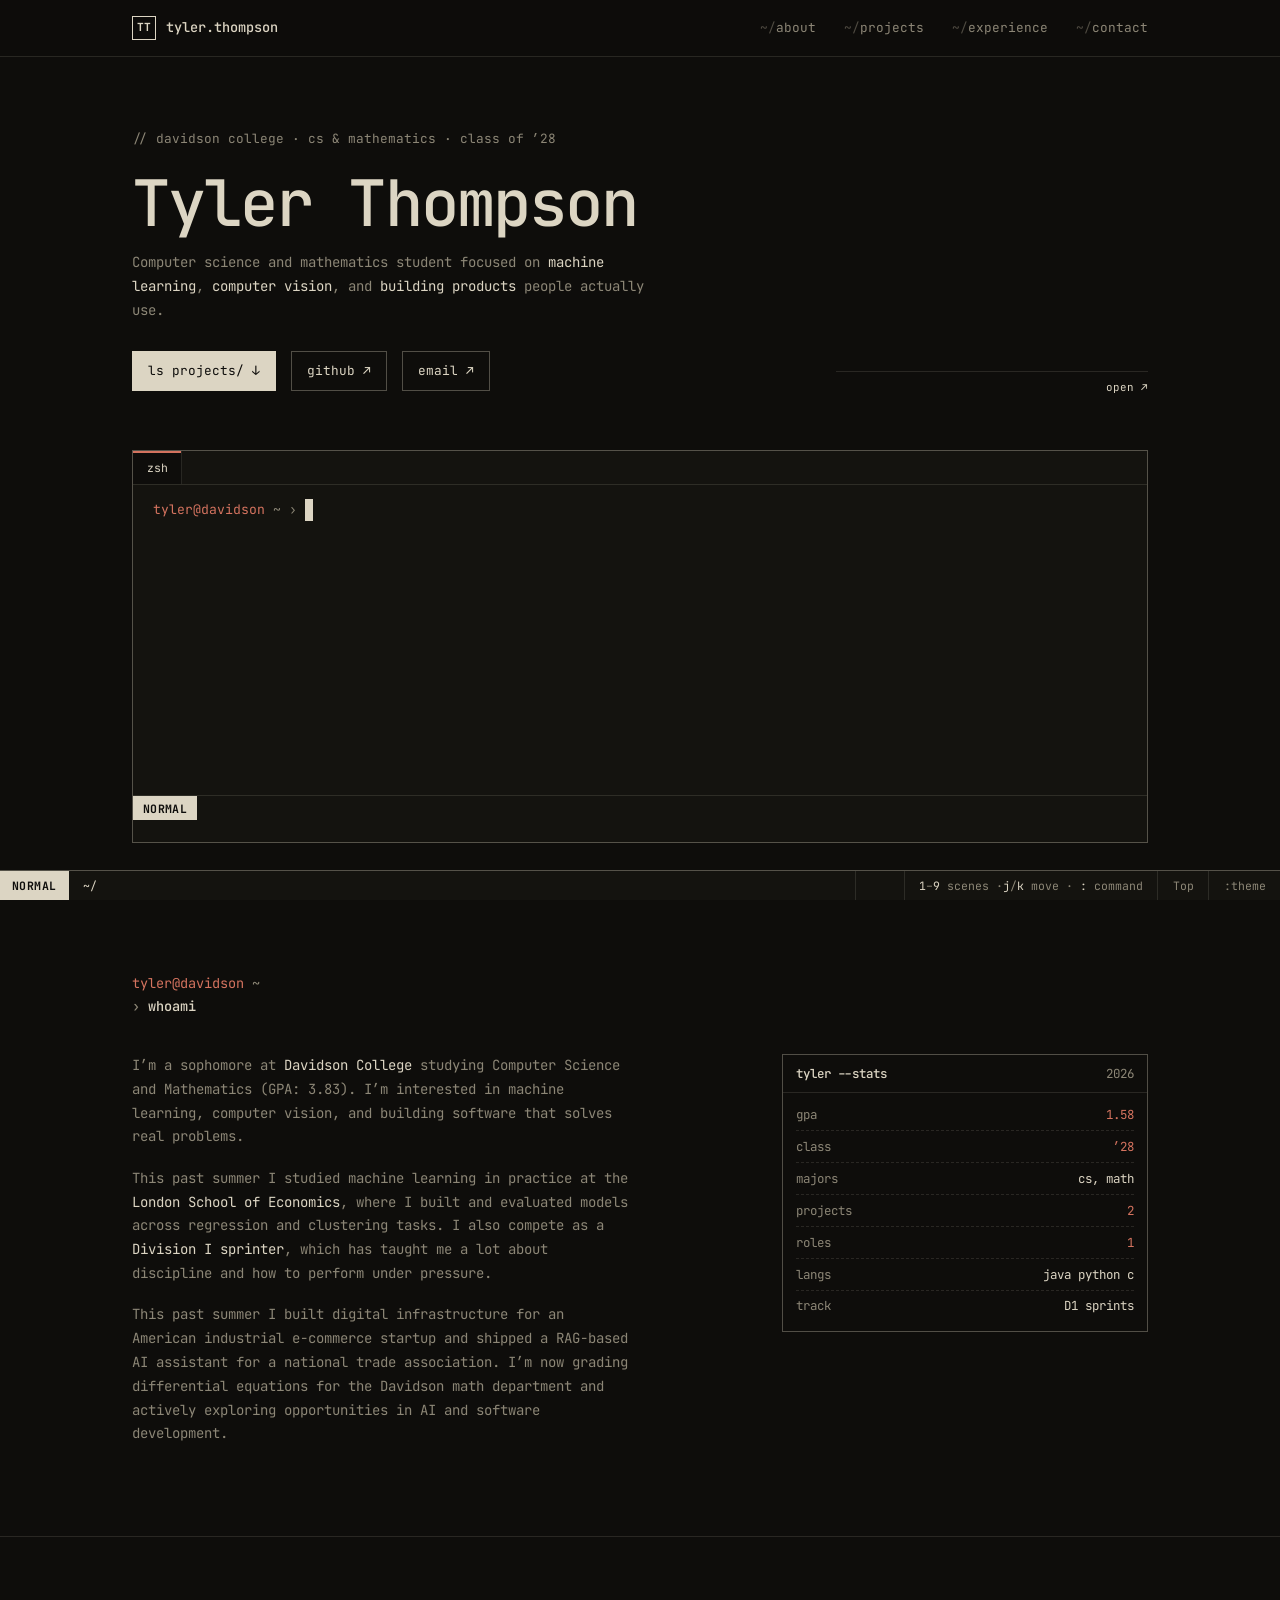
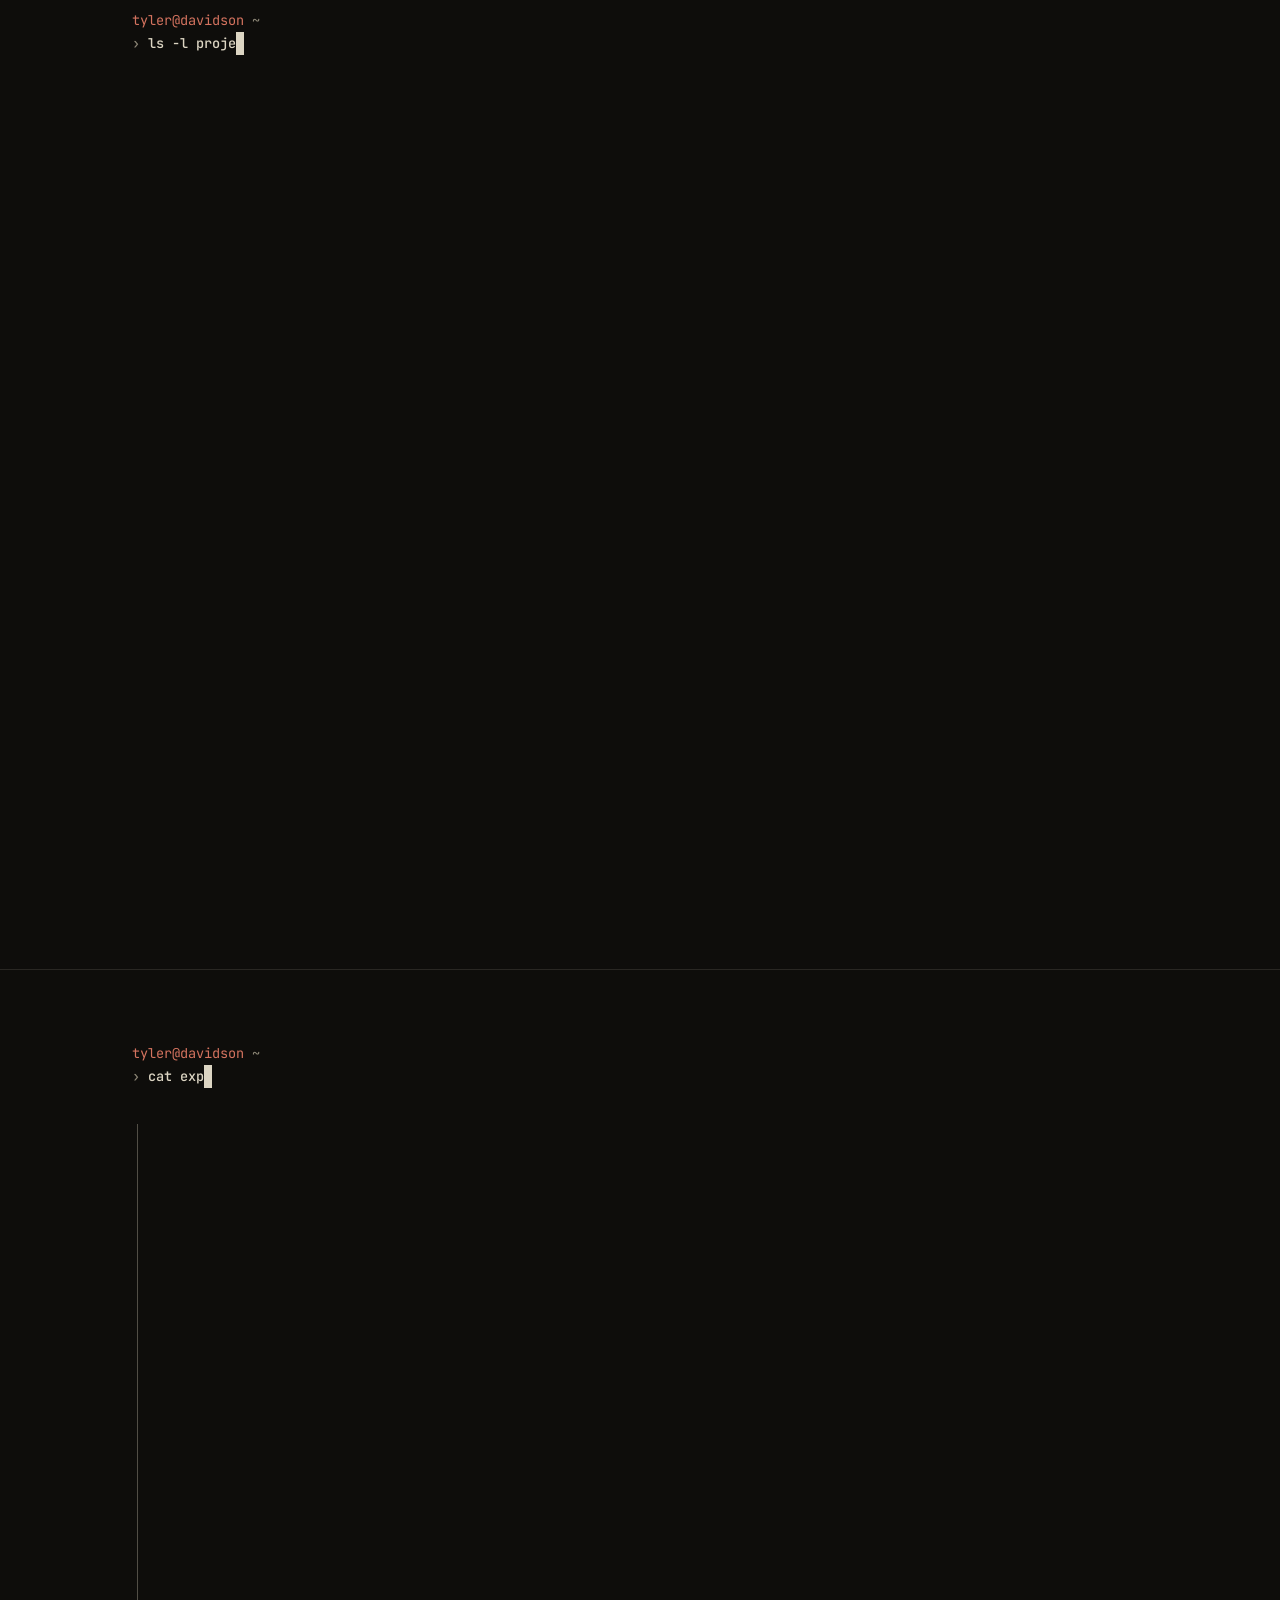
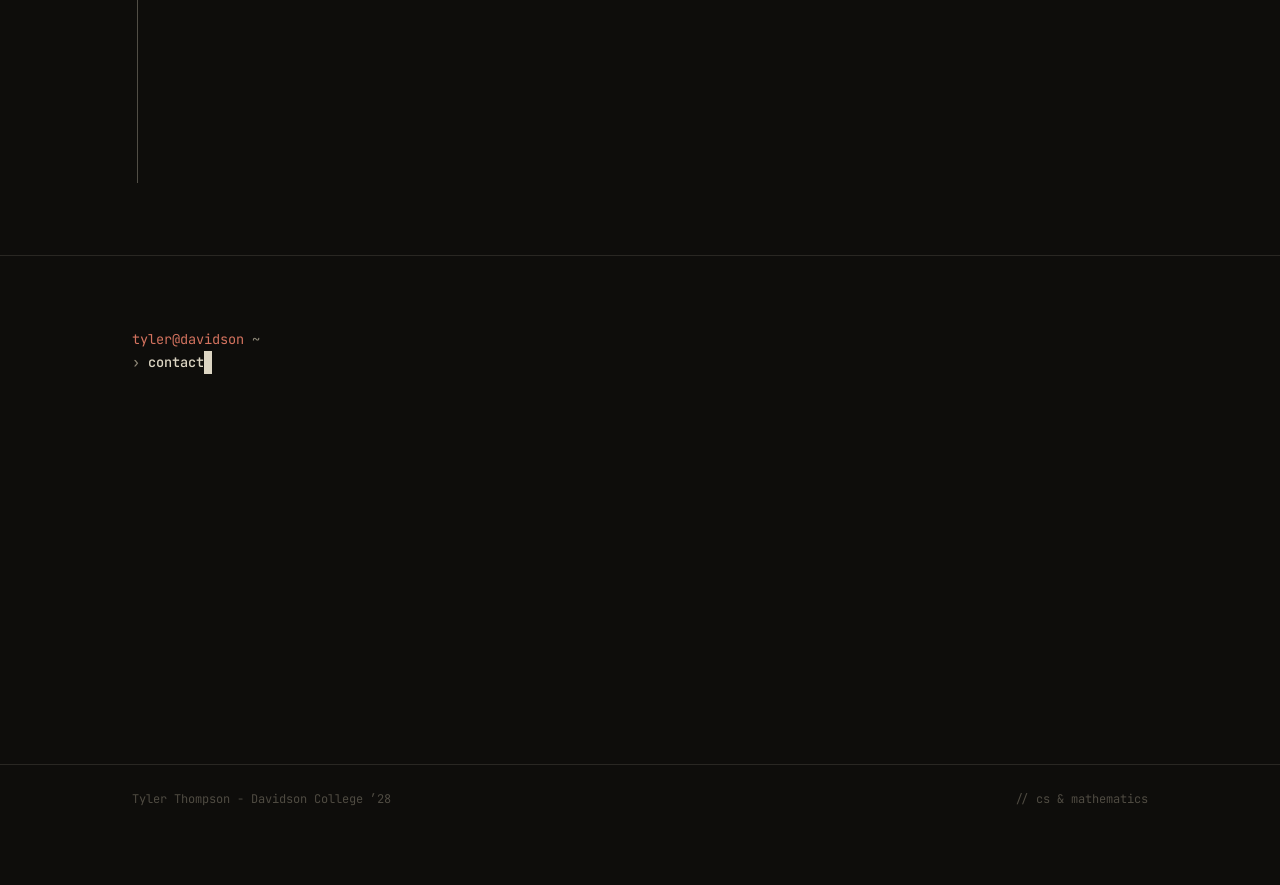
==== index.html @ cea3d59f "Add ASCII Cam: video/webcam to ASCII converter page and homepage scene" ====
<!DOCTYPE html>
<html lang="en">
<head>
<meta charset="UTF-8">
<meta name="viewport" content="width=device-width, initial-scale=1.0">
<title>Tyler Thompson</title>
<meta name="description" content="Tyler Thompson — CS & Mathematics at Davidson College. Machine learning, computer vision, and building products.">
<link rel="preconnect" href="https://fonts.googleapis.com">
<link rel="preconnect" href="https://fonts.gstatic.com" crossorigin>
<link href="https://fonts.googleapis.com/css2?family=JetBrains+Mono:ital,wght@0,300;0,400;0,500;0,700;1,400&display=swap" rel="stylesheet">
<script>
  document.documentElement.classList.add('js');
  // apply saved theme before paint to avoid a flash
  try { const t = localStorage.getItem('theme'); if (t) document.documentElement.dataset.theme = t; } catch (e) {}
</script>
<link rel="stylesheet" href="site.css">
<style>

  /* HERO */
  .hero { padding: 3rem 0 3.5rem; }
  .hero-top {
    display: grid; grid-template-columns: 1fr auto;
    gap: 2rem; align-items: center;
    margin-bottom: 2.25rem;
  }
  .hero-comment { color: var(--muted); font-size: 0.8rem; margin-bottom: 1.25rem; }
  .hero h1 {
    font-size: clamp(2.2rem, 6vw, 4rem);
    font-weight: 500;
    line-height: 1.05;
    letter-spacing: -0.03em;
    margin-bottom: 0.9rem;
    white-space: nowrap;
  }
  .hero h1 .cursor {
    display: inline-block; width: 0.55em; height: 0.9em;
    background: var(--accent); vertical-align: -0.05em; margin-left: 0.08em;
  }
  .hero h1 .cursor.gone { display: none; }
  .hero-sub { color: var(--muted); max-width: 520px; margin-bottom: 1.75rem; }
  .hero-sub b { color: var(--fg); font-weight: 400; }

  /* ASCII SCENE */
  .scene { margin: 0; width: max-content; user-select: none; }
  .scene pre {
    font-family: var(--mono);
    font-size: 10px; line-height: 10px; letter-spacing: 0;
    font-variant-ligatures: none;
    color: var(--faint);
    width: 52ch; height: 260px;
    cursor: crosshair;
  }
  .scene pre b { font-weight: 400; color: var(--muted); }
  .scene pre i { font-style: normal; color: var(--fg); }
  .scene pre u { text-decoration: none; color: var(--accent); }
  .scene figcaption {
    border-top: 1px solid var(--rule); padding-top: 0.4rem; margin-top: 0.4rem;
    font-size: 0.68rem; color: var(--muted); line-height: 1.6;
  }
  .scene .cap-top { display: flex; justify-content: space-between; gap: 1rem; }
  .scene #cap-tag { color: var(--accent); }
  .scene #cap-link { color: var(--fg); text-decoration: none; }
  .scene #cap-link:hover { color: var(--accent); }
  .scene #cap-read { color: var(--muted); white-space: pre; min-height: 1.6em; }

  /* EDITOR */
  .editor {
    border: 1px solid var(--rule-strong);
    background: var(--panel);
    font-size: 0.82rem;
    line-height: 1.65;
  }
  .editor-tabs {
    display: flex; overflow-x: auto; scrollbar-width: none;
    border-bottom: 1px solid var(--rule);
    font-size: 0.72rem; color: var(--muted);
  }
  .editor-tabs::-webkit-scrollbar { display: none; }
  .tab {
    font: inherit; color: var(--muted); background: none; border: 0;
    border-right: 1px solid var(--rule);
    padding: 0.45rem 0.85rem; white-space: nowrap; cursor: pointer;
    transition: color 0.15s;
  }
  .tab .ix { color: var(--faint); margin-right: 0.45rem; }
  .tab:hover { color: var(--fg); }
  .tab.active { color: var(--fg); background: var(--bg); box-shadow: inset 0 2px 0 var(--accent); }
  .tab.active .ix { color: var(--accent); }
  .editor-body { padding: 0.9rem 0; overflow-x: auto; min-height: calc(13 * 1.65em + 1.8rem); }
  .ln { display: flex; white-space: pre; }
  .ln .n { width: 3.5rem; flex: none; text-align: right; padding-right: 1.25rem; color: var(--faint); user-select: none; }
  .ln.cur { background: var(--sel); }
  .ln.cur .n { color: var(--fg); }
  .ln.hidden { visibility: hidden; }
  .ln.shell { padding-left: 1.25rem; }
  .ln.shell .who { color: var(--accent); }
  .ln.shell .path { color: var(--muted); }
  .c { color: var(--faint); font-style: italic; }
  .k { color: var(--kw); }
  .s { color: var(--str); }
  .d { color: var(--accent); }
  .statusline {
    display: flex; align-items: center; gap: 0.9rem;
    border-top: 1px solid var(--rule);
    font-size: 0.72rem; color: var(--muted);
  }
  .statusline.off { visibility: hidden; }
  .statusline .grow { flex: 1; overflow: hidden; text-overflow: ellipsis; white-space: nowrap; }
  .statusline .pos { padding-right: 0.9rem; }
  .cmdline { font-size: 0.72rem; color: var(--muted); padding: 0.2rem 0.6rem; min-height: 1.9em; white-space: pre; overflow: hidden; }


  /* SECTIONS */
  section.block { padding: 4.5rem 0; border-top: 1px solid var(--rule); }

  /* ABOUT */
  .about-grid { display: grid; grid-template-columns: 1.6fr 1fr; gap: 4rem; align-items: start; }
  .about-text p { color: var(--muted); margin-bottom: 1.1rem; max-width: 62ch; }
  .about-text p b { color: var(--fg); font-weight: 400; }


  /* PROJECTS */
  .projects-grid {
    display: grid;
    grid-template-columns: repeat(auto-fill, minmax(310px, 1fr));
    gap: 1.25rem;
  }
  .card {
    display: flex; flex-direction: column;
    border: 1px solid var(--rule-strong);
    text-decoration: none;
    transition: border-color 0.15s, background 0.15s;
  }
  .card-head {
    display: flex; justify-content: space-between; align-items: center;
    padding: 0.5rem 0.9rem;
    border-bottom: 1px solid var(--rule);
    font-size: 0.75rem; color: var(--muted);
  }
  .card-head .num { color: var(--accent); margin-right: 0.6rem; }
  .card-head .go { transition: transform 0.15s, color 0.15s; }
  .card-body { padding: 1.1rem 0.9rem 1.2rem; display: flex; flex-direction: column; flex: 1; }
  .card h3 { font-size: 1rem; font-weight: 500; margin-bottom: 0.6rem; letter-spacing: -0.01em; }
  .card p { color: var(--muted); font-size: 0.8rem; line-height: 1.7; flex: 1; margin-bottom: 1.1rem; }
  .card:hover { border-color: var(--fg); background: var(--panel); }
  .card:hover .card-head .dir { color: var(--fg); }
  .card:hover .go { color: var(--accent); transform: translate(2px, -2px); }
  .card:hover .tags { color: var(--fg); }

  /* EXPERIENCE */

  /* CONTACT */
  .contact-lead { font-size: clamp(1.5rem, 3.5vw, 2.25rem); font-weight: 500; letter-spacing: -0.02em; margin-bottom: 0.5rem; }
  .contact-lead em { font-style: normal; color: var(--accent); }
  .contact-sub { color: var(--muted); margin-bottom: 2rem; }
  .contact-table { display: grid; grid-template-columns: max-content 1fr; gap: 0.5rem 2rem; font-size: 0.85rem; max-width: 560px; }
  .contact-table dt { color: var(--muted); }
  .contact-table a { text-decoration: none; border-bottom: 1px solid var(--rule-strong); transition: color 0.15s, border-color 0.15s; }
  .contact-table a:hover { color: var(--accent); border-color: var(--accent); }
  .tail { margin-top: 3rem; font-size: 0.85rem; }
  .tail .who { color: var(--accent); }
  .tail .path { color: var(--muted); }
  .tail .caret { height: 1.1em; vertical-align: -0.2em; }



  @media (max-width: 900px) {
    .hero-top { grid-template-columns: 1fr; }
    .scene { justify-self: center; }
  }
  @media (max-width: 820px) {
    .hero { padding: 2.5rem 0 3rem; }
    .hero h1 { white-space: normal; }
    .scene pre { font-size: 7px; line-height: 7px; height: 182px; }
    .about-grid { grid-template-columns: 1fr; gap: 2.5rem; }
    .projects-grid { grid-template-columns: 1fr; }
    .editor { font-size: 0.72rem; }
    .ln .n { width: 2.4rem; padding-right: 0.8rem; }
  }
</style>
</head>
<body>

<nav>
  <div class="wrap">
    <a href="#top" class="brand" aria-label="Tyler Thompson, back to top">
      <span class="brand-mark">TT</span><span class="brand-name">tyler.thompson</span>
    </a>
    <ul class="nav-links">
      <li><a href="#about">about</a></li>
      <li><a href="#projects">projects</a></li>
      <li><a href="#experience">experience</a></li>
      <li><a href="#contact">contact</a></li>
    </ul>
  </div>
</nav>

<main id="top">

<!-- HERO -->
<header class="hero">
  <div class="wrap">
    <div class="hero-top">
      <div>
        <p class="hero-comment">// davidson college &middot; cs &amp; mathematics &middot; class of &rsquo;28</p>
        <h1 aria-label="Tyler Thompson"><span id="name" aria-hidden="true">Tyler Thompson</span><span class="cursor" id="name-cursor" aria-hidden="true"></span></h1>
        <p class="hero-sub">Computer science and mathematics student focused on <b>machine learning</b>, <b>computer vision</b>, and <b>building products</b> people actually use.</p>
        <div class="hero-actions">
          <a href="#projects" class="btn primary">ls projects/ &darr;</a>
          <a href="https://github.com/tylerthompson17" target="_blank" rel="noopener" class="btn">github &nearr;</a>
          <a href="mailto:tythompson@davidson.edu" class="btn">email &nearr;</a>
        </div>
      </div>
      <figure class="scene">
        <pre id="scene" aria-hidden="true"></pre>
        <figcaption>
          <div class="cap-top"><span id="cap-tag" aria-hidden="true"></span><a id="cap-link" href="#about">open &nearr;</a></div>
          <div id="cap-read" aria-hidden="true"></div>
        </figcaption>
      </figure>
    </div>

    <div class="editor" role="region" aria-label="Code editor with one file per project">
      <div class="editor-tabs" id="ed-tabs"></div>
      <div class="editor-body" id="editor-body" aria-hidden="true"></div>
      <div class="statusline" id="ed-status" aria-hidden="true">
        <span class="mode">NORMAL</span>
        <span class="grow" id="ed-path"></span>
        <span id="ed-lang"></span>
        <span class="pos" id="ed-pos"></span>
      </div>
      <div class="cmdline" id="ed-cmd" aria-hidden="true"></div>
    </div>
  </div>
</header>

<!-- ABOUT -->
<section class="block" id="about">
  <div class="wrap">
    <div class="prompt"><span class="who">tyler@davidson</span> <span class="path">~</span><span class="cmd">whoami</span></div>
    <div class="about-grid out">
      <div class="about-text">
        <p>I&rsquo;m a sophomore at <b>Davidson College</b> studying Computer Science and Mathematics (GPA: 3.83). I&rsquo;m interested in machine learning, computer vision, and building software that solves real problems.</p>
        <p>This past summer I studied machine learning in practice at the <b>London School of Economics</b>, where I built and evaluated models across regression and clustering tasks. I also compete as a <b>Division I sprinter</b>, which has taught me a lot about discipline and how to perform under pressure.</p>
        <p>This past summer I built digital infrastructure for an American industrial e-commerce startup and shipped a RAG-based AI assistant for a national trade association. I&rsquo;m now grading differential equations for the Davidson math department and actively exploring opportunities in AI and software development.</p>
      </div>
      <aside class="readout" aria-label="Quick facts">
        <div class="readout-head"><span>tyler --stats</span><span>2026</span></div>
        <dl>
          <div class="row"><dt>gpa</dt><dd data-count="3.83" data-decimals="2">3.83</dd></div>
          <div class="row"><dt>class</dt><dd>&rsquo;28</dd></div>
          <div class="row"><dt>majors</dt><dd class="plain">cs, math</dd></div>
          <div class="row"><dt>projects</dt><dd data-count="6">6</dd></div>
          <div class="row"><dt>roles</dt><dd data-count="3">3</dd></div>
          <div class="row"><dt>langs</dt><dd class="plain">java python c</dd></div>
          <div class="row"><dt>track</dt><dd class="plain">D1 sprints</dd></div>
        </dl>
      </aside>
    </div>
  </div>
</section>

<!-- PROJECTS -->
<section class="block" id="projects">
  <div class="wrap">
    <div class="prompt"><span class="who">tyler@davidson</span> <span class="path">~</span><span class="cmd">ls -l projects/</span></div>
    <div class="projects-grid stagger">

      <a class="card" href="https://askhmma.naamm.org" target="_blank" rel="noopener">
        <div class="card-head"><span><span class="num">01</span><span class="dir">hmma-direct/</span></span><span class="go">&nearr;</span></div>
        <div class="card-body">
          <h3>HMMA Direct</h3>
          <p>RAG-based AI assistant for the National Association of Architectural Metal Manufacturers&rsquo; technical library. Built the full ingestion pipeline - document chunking, Voyage AI embeddings, Supabase/pgvector retrieval - plus a Next.js front end on Vercel, hallucination-prevention safeguards, and a lead-capture flow. Sold under a signed MSA and delivered in production.</p>
          <div class="tags"><span>next.js</span><span>rag</span><span>supabase/pgvector</span><span>voyage-ai</span></div>
        </div>
      </a>

      <a class="card" href="https://github.com/tylerthompson17/Image-Processing-Blackjack-Card-Counting-Project-Public" target="_blank" rel="noopener">
        <div class="card-head"><span><span class="num">02</span><span class="dir">blackjack-vision/</span></span><span class="go">&nearr;</span></div>
        <div class="card-body">
          <h3>Blackjack Card Detection System</h3>
          <p>Full image processing pipeline to detect and classify playing cards using Canny edge detection, contour detection, and perspective transforms. Includes a Hi-Lo card counting algorithm for optimal player decisions. Presented at departmental symposium.</p>
          <div class="tags"><span>python</span><span>opencv</span><span>pil</span><span>computer-vision</span></div>
        </div>
      </a>

      <a class="card" href="https://github.com/tylerthompson17/ml-stock-market-analysis" target="_blank" rel="noopener">
        <div class="card-head"><span><span class="num">03</span><span class="dir">ml-stock-analysis/</span></span><span class="go">&nearr;</span></div>
        <div class="card-body">
          <h3>ML Stock Market Analysis</h3>
          <p>Built and evaluated 7 machine learning models on 750 Dow Jones observations. Applied hyperparameter tuning with grid search and cross-validation. Used Hierarchical, K-Means, and Gaussian Mixture clustering to group stocks by volatility and dividend behavior.</p>
          <div class="tags"><span>python</span><span>scikit-learn</span><span>regression</span><span>clustering</span></div>
        </div>
      </a>

      <a class="card" href="ds3.html">
        <div class="card-head"><span><span class="num">04</span><span class="dir">solar-system-vr/</span></span><span class="go">&rarr;</span></div>
        <div class="card-body">
          <h3>Solar System Explorer</h3>
          <p>VR game built in A-Frame where players navigate the solar system to find a lost alien dog. Features orbiting planets, proximity-based spatial audio, and mobile/PC versions demoed live with Google Cardboard.</p>
          <div class="tags"><span>a-frame</span><span>webvr</span><span>javascript</span><span>spatial-audio</span></div>
        </div>
      </a>

      <a class="card" href="ds2.html">
        <div class="card-head"><span><span class="num">05</span><span class="dir">flight-etiquette-viz/</span></span><span class="go">&rarr;</span></div>
        <div class="card-body">
          <h3>Flight Etiquette Data Viz</h3>
          <p>Analytical and persuasive visualizations of a FiveThirtyEight flight etiquette dataset - choropleth maps, diverging bar charts, and scatter plots arguing that perceptions of rudeness are culturally constructed and geographically distributed.</p>
          <div class="tags"><span>d3.js</span><span>data-viz</span><span>sas</span><span>collaborative</span></div>
        </div>
      </a>

      <a class="card" href="ascii-cam.html">
        <div class="card-head"><span><span class="num">06</span><span class="dir">ascii-cam/</span></span><span class="go">&rarr;</span></div>
        <div class="card-body">
          <h3>ASCII Cam</h3>
          <p>Turns any video, image, or webcam feed into live ASCII art in the browser, in the same glyph style as the scenes up top. Luminance and Sobel-edge modes, auto-levels, switchable glyph ramps, and recording straight to .webm. Nothing is uploaded.</p>
          <div class="tags"><span>javascript</span><span>canvas</span><span>mediarecorder</span><span>computer-vision</span></div>
        </div>
      </a>

    </div>
  </div>
</section>

<!-- EXPERIENCE -->
<section class="block" id="experience">
  <div class="wrap">
    <div class="prompt"><span class="who">tyler@davidson</span> <span class="path">~</span><span class="cmd">cat experience.log</span></div>
    <ol class="log stagger">

      <li>
        <div class="date">aug 2026 &rarr; present</div>
        <h4>Davidson College, Mathematics Department</h4>
        <div class="role">Math Grader, MAT 235 (Differential Equations) &middot; Davidson, NC</div>
        <p>Selected on faculty recommendation to grade problem sets and provide feedback for a differential equations course (10 hours/week).</p>
      </li>

      <li>
        <div class="date">summer 2026</div>
        <h4>National Association of Architectural Metal Manufacturers (HMMA Direct)</h4>
        <div class="role">Independent Contractor &middot; Remote</div>
        <p>Designed and built HMMA Direct, a RAG-based AI assistant for NAAMM&rsquo;s technical library (<a href="https://askhmma.naamm.org" target="_blank" rel="noopener">askhmma.naamm.org</a>). Built the RAG pipeline - document ingestion, chunking, Voyage AI embeddings, Supabase/pgvector - and the Next.js app on Vercel. Implemented hallucination-prevention safeguards, a lead-capture flow, and end-to-end DNS/SSL/domain configuration. Sold and delivered under a signed MSA ($7,000 build fee plus $300/month); negotiated technical handover at close.</p>
      </li>

      <li>
        <div class="date">summer 2026</div>
        <h4>American Industrial Solutions</h4>
        <div class="role">Digital Infrastructure Intern &middot; Remote</div>
        <p>Architected a B2B e-commerce storefront on Shopify for a US stainless steel manufacturer and built a custom Liquid theme. Structured a 14-SKU catalog, built automated order routing via Mechanic, configured Klaviyo flows, and set up SEO infrastructure. Met with prospective clients in Little Rock, AR to scope and architect e-commerce solutions for their businesses.</p>
      </li>

    </ol>
  </div>
</section>

<!-- CONTACT -->
<section class="block" id="contact">
  <div class="wrap">
    <div class="prompt"><span class="who">tyler@davidson</span> <span class="path">~</span><span class="cmd">contact --open</span></div>
    <div class="out">
      <p class="contact-lead">Let&rsquo;s <em>talk.</em></p>
      <p class="contact-sub">Open to internships, research, and interesting projects.</p>
      <dl class="contact-table">
        <dt>email</dt><dd><a href="mailto:tythompson@davidson.edu">tythompson@davidson.edu</a></dd>
        <dt>github</dt><dd><a href="https://github.com/tylerthompson17" target="_blank" rel="noopener">github.com/tylerthompson17</a></dd>
        <dt>linkedin</dt><dd><a href="https://www.linkedin.com/in/tyler-thompson-122634292/" target="_blank" rel="noopener">in/tyler-thompson</a></dd>
      </dl>
      <div class="tail" aria-hidden="true"><span class="who">tyler@davidson</span> <span class="path">~ &rsaquo;</span> <span class="caret">&nbsp;</span></div>
    </div>
  </div>
</section>

</main>

<footer>
  <div class="wrap">
    <span>Tyler Thompson - Davidson College &rsquo;28</span>
    <span>// cs &amp; mathematics</span>
  </div>
</footer>

<!-- STATUS BAR -->
<div class="bar" id="bar">
  <span class="mode" id="bar-mode">NORMAL</span>
  <span class="seg grow" id="bar-main"><span id="bar-path">~/</span></span>
  <span class="seg right" id="showcmd" aria-hidden="true"></span>
  <span class="seg right hint"><kbd>1</kbd>&ndash;<kbd>9</kbd>&nbsp;scenes &middot; <kbd>j</kbd>/<kbd>k</kbd>&nbsp;move &middot;&nbsp;<kbd>:</kbd>&nbsp;command</span>
  <span class="seg right pct" id="bar-pct">Top</span>
  <button type="button" id="theme-btn" aria-label="Toggle light and dark theme">:theme</button>
</div>

<!-- Editor files: one per scene. Plain text so nothing needs escaping. -->
<script type="text/plain" id="code-tyler">
# tyler.py

class Tyler(Student):
    school  = "Davidson College"
    majors  = ["Computer Science", "Mathematics"]
    gpa     = 3.83
    track   = "Division I sprinter"
    focus   = ["machine learning", "computer vision",
               "building products", "data analysis"]

    def reach_out(self):
        return "tythompson@davidson.edu"
    # open to internships, research & interesting projects
</script>
<script type="text/plain" id="code-hmma">
// ingest.ts: NAAMM technical library -> pgvector
import { VoyageAIClient } from "voyageai";
import { createClient } from "@supabase/supabase-js";

export async function ingest(doc: LibraryDoc) {
  const chunks = chunk(doc.text, CHUNK_OPTS);
  const { data } = await voyage.embed({ input: chunks, model: EMBED_MODEL });
  await supabase.from("chunks").insert(
    chunks.map((text, i) => ({ text, source: doc.id, embedding: data[i].embedding })),
  );
}
// every answer cites the pages it came from
</script>
<script type="text/plain" id="code-cards">
# detection.py: find cards in a frame
def detection(contours, gray_image):
    cards = []
    for contour in contours:
        # Ramer: simplify contour to corners; 4 corners ~ a card
        approx = cv.approxPolyDP(contour, 0.03 * cv.arcLength(contour, True), True)
        if len(approx) == 4:
            area = cv.contourArea(contour)
            if area > 400:
                cards.append(approx)

    warped_cards = [warp_card(gray_image, c) for c in cards]
    return template_matching(warped_cards), cards
</script>
<script type="text/plain" id="code-kmeans">
# kmeans.py: clustering Dow Jones stocks by dividend behavior
features = ['days_to_next_dividend', 'percent_return_next_dividend']
X_kmeans = X[features].copy()

# Perform K-means clustering with 3 clusters
kmeans_2d = KMeans(n_clusters = 3, random_state = 123, n_init='auto').fit(X_kmeans)

kmeans_labels_2d = kmeans_2d.labels_
kmeans_centers_2d = kmeans_2d.cluster_centers_

gmm = GaussianMixture(n_components=3, random_state=123)
gmm.fit(X_kmeans)
</script>
<script type="text/plain" id="code-solar">
<!-- scene.html: find gog, the lost alien dog -->
<a-scene>
  <a-sphere id="sun" radius="5" color="#FDB813"></a-sphere>
  <a-entity animation="property: rotation; to: 0 360 0; loop: true; dur: 36500">
    <a-sphere id="earth" position="20 0 0" radius="1"></a-sphere>
  </a-entity>
  <!-- gog spawns somewhere random and barks louder as you close in -->
  <a-image id="gog" src="#alien-dog" random-position></a-image>
  <a-sound src="#bark" autoplay="true" loop="true"
           distance-model="inverse" ref-distance="3"></a-sound>
  <a-camera wasd-controls="fly: true"></a-camera>
</a-scene>
</script>
<script type="text/plain" id="code-flight">
// map.js: is it rude? perceptions by census region
const projection = d3.geoAlbersUsa().fitSize([width, height], states);
const color = d3.scaleSequential(d3.interpolateOrRd).domain([0, 1]);

svg.selectAll("path")
  .data(states.features)
  .join("path")
    .attr("d", d3.geoPath(projection))
    .attr("fill", d => color(rudeShare.get(regionOf(d))))
  .append("title")
    .text(d => `${regionOf(d)}: ${pct(rudeShare.get(regionOf(d)))}`);
</script>
<script type="text/plain" id="code-slope">
# grade.py: MAT 235 slope field, sketched for feedback
import numpy as np

def f(x, y):
    return np.sin(x) - 0.4 * y     # y' = sin(x) - 0.4y

def euler(y0, h=0.05, steps=240):
    xs, ys = [0.0], [y0]
    for _ in range(steps):
        ys.append(ys[-1] + h * f(xs[-1], ys[-1]))
        xs.append(xs[-1] + h)
    return np.array(xs), np.array(ys)
</script>
<script type="text/plain" id="code-sprint">
# sprint.py: a toy 100m model (not my actual splits)
import math

V_MAX, TAU = 11.5, 1.3      # top speed m/s, time constant s

def velocity(t):
    return V_MAX * (1 - math.exp(-t / TAU))

def distance(t):
    return V_MAX * (t - TAU * (1 - math.exp(-t / TAU)))

t = 0.0
while distance(t) < 100: t += 0.01
print(f"100m in {t:.2f}s")
</script>

<script type="text/plain" id="code-cam">
// render.js: every frame becomes a grid of glyphs, all in-browser
const RAMP = " .,-~:;=!*#$@";

function frame(video, cols, rows) {
  ctx.drawImage(video, 0, 0, cols, rows);        // one pixel per cell
  const px = ctx.getImageData(0, 0, cols, rows).data;
  let out = "";
  for (let i = 0; i < cols * rows; i++) {
    const y = (0.2126 * px[i * 4] + 0.7152 * px[i * 4 + 1] + 0.0722 * px[i * 4 + 2]) / 255;
    out += RAMP[Math.round(y * (RAMP.length - 1))];
    if (i % cols === cols - 1) out += "\n";
  }
  return out;   // frames never leave the tab
}
</script>

<script src="ascii.js"></script>
<script>
const reduceMotion = window.matchMedia('(prefers-reduced-motion: reduce)').matches;
const sleep = ms => new Promise(r => setTimeout(r, ms));
const rand = s => s[Math.floor(Math.random() * s.length)];
const esc = s => s.replace(/&/g, '&amp;').replace(/</g, '&lt;');
const clamp = (v, a, b) => Math.max(a, Math.min(b, v));
const lerp = (a, b, k) => a + (b - a) * k;
const ease = k => k < 0.5 ? 2 * k * k : 1 - Math.pow(-2 * k + 2, 2) / 2;
const gauss = () => Math.sqrt(-2 * Math.log(1 - Math.random())) * Math.cos(2 * Math.PI * Math.random());
const GLYPHS = '░▒▓/\\<>+=*#%&@$0123456789ABCDEFGHIJKLMNOPQRSTUVWXYZ';

/* ---------- SCRAMBLE DECODE ----------
   Resolves text left-to-right through random glyphs.
   fill: unresolved chars are glyphs (vs. a short glyph band sweeping in). */
function decode(targets, ms, { band = 6, fill = false } = {}) {
  const total = targets.reduce((n, t) => n + t.text.length, 0);
  const span = total + (fill ? 0 : band);
  return new Promise(resolve => {
    const t0 = performance.now();
    (function tick() {
      const p = Math.min(1, (performance.now() - t0) / ms);
      const head = p * span;
      const done = fill ? head : head - band;
      let offset = 0;
      for (const t of targets) {
        let out = '';
        for (let i = 0; i < t.text.length; i++) {
          const g = offset + i, ch = t.text[i];
          if (ch === ' ' || g < done) out += ch;
          else if (fill || g < head) out += rand(GLYPHS);
          else out += ' ';
        }
        t.el.textContent = out;
        offset += t.text.length;
      }
      if (p < 1) setTimeout(tick, 40);
      else { targets.forEach(t => { t.el.textContent = t.text; }); resolve(); }
    })();
  });
}

function scrambleOnHover(el, ms = 320) {
  const text = el.textContent;
  let busy = false;
  el.closest('a').addEventListener('mouseenter', async () => {
    if (busy || reduceMotion) return;
    busy = true;
    await decode([{ el, text }], ms, { fill: true });
    busy = false;
  });
}
document.querySelectorAll('.card-head .dir, .nav-links a').forEach(el => scrambleOnHover(el));

/* ---------- ASCII GRID ----------
   tones: 0 faint, 1 muted, 2 fg, 3 accent */
const GW = 52, GH = 26;
const TAG = ['', 'b', 'i', 'u'];
function slopeChar(dx, dy) {
  // cells are ~6px wide and 10px tall
  const a = ((Math.atan2(-dy * 10, dx * 6) * 180 / Math.PI) % 180 + 180) % 180;
  return a < 22.5 || a >= 157.5 ? '-' : a < 67.5 ? '/' : a < 112.5 ? '|' : '\\';
}
const grid = {
  ch: new Array(GW * GH).fill(' '),
  tone: new Uint8Array(GW * GH),
  clear() { this.ch.fill(' '); this.tone.fill(0); },
  put(x, y, c, t = 1) {
    x = Math.round(x); y = Math.round(y);
    if (x < 0 || x >= GW || y < 0 || y >= GH) return;
    this.ch[x + GW * y] = c; this.tone[x + GW * y] = t;
  },
  empty(x, y) {
    x = Math.round(x); y = Math.round(y);
    return x >= 0 && x < GW && y >= 0 && y < GH && this.ch[x + GW * y] === ' ';
  },
  text(x, y, s, t = 1) { for (let i = 0; i < s.length; i++) this.put(x + i, y, s[i], t); },
  line(x0, y0, x1, y1, t = 1, c = null) {
    const ch = c || slopeChar(x1 - x0, y1 - y0);
    x0 = Math.round(x0); y0 = Math.round(y0); x1 = Math.round(x1); y1 = Math.round(y1);
    const dx = Math.abs(x1 - x0), dy = -Math.abs(y1 - y0);
    const sx = x0 < x1 ? 1 : -1, sy = y0 < y1 ? 1 : -1;
    let err = dx + dy;
    for (let i = 0; i < 200; i++) {
      this.put(x0, y0, ch, t);
      if (x0 === x1 && y0 === y1) break;
      const e2 = 2 * err;
      if (e2 >= dy) { err += dy; x0 += sx; }
      if (e2 <= dx) { err += dx; y0 += sy; }
    }
  },
  box(x0, y0, x1, y1, t = 1) {
    for (let x = x0 + 1; x < x1; x++) { this.put(x, y0, '─', t); this.put(x, y1, '─', t); }
    for (let y = y0 + 1; y < y1; y++) { this.put(x0, y, '│', t); this.put(x1, y, '│', t); }
    this.put(x0, y0, '┌', t); this.put(x1, y0, '┐', t); this.put(x0, y1, '└', t); this.put(x1, y1, '┘', t);
  },
  html() {
    let h = '';
    for (let r = 0; r < GH; r++) {
      let cur = 0;
      for (let c = 0; c < GW; c++) {
        const o = c + GW * r, t = this.tone[o], ch = this.ch[o];
        if (t !== cur) {
          if (cur) h += `</${TAG[cur]}>`;
          if (t) h += `<${TAG[t]}>`;
          cur = t;
        }
        h += ch === '<' ? '&lt;' : ch === '&' ? '&amp;' : ch;
      }
      if (cur) h += `</${TAG[cur]}>`;
      h += '\n';
    }
    return h;
  },
};

// pointer in grid cells (scenes) and normalized to the window (torus steering)
const ptr = { x: -99, y: -99, inside: false };
let gmx = 0, gmy = 0;

/* ---------- SCENES ---------- */

// 1. classic ASCII donut, steered by the mouse
function torusScene() {
  let A = 0.9, B = 0.3, vA = 0.04, vB = 0.02, spin = 0;
  const RAMP = '.,-~:;=!*#$@';
  const zbuf = new Float32Array(GW * GH);
  return {
    tag: 'torus',
    poke() { spin += 0.35; },
    frame(t, dt) {
      const f = dt * 30;
      vA += ((0.03 + gmy * 0.05) - vA) * 0.05;
      vB += ((0.015 + gmx * 0.05) - vB) * 0.05;
      spin *= Math.pow(0.94, f);
      A += (vA + spin) * f; B += (vB + spin * 0.5) * f;
      zbuf.fill(0);
      const cA = Math.cos(A), sA = Math.sin(A), cB = Math.cos(B), sB = Math.sin(B);
      const R1 = 1, R2 = 2, K2 = 5, K1 = GW * K2 * 3 / (8 * (R1 + R2));
      for (let th = 0; th < 6.283; th += 0.08) {
        const ct = Math.cos(th), st = Math.sin(th);
        for (let ph = 0; ph < 6.283; ph += 0.025) {
          const cp = Math.cos(ph), sp = Math.sin(ph);
          const cx = R2 + R1 * ct, cy = R1 * st;
          const x = cx * (cB * cp + sA * sB * sp) - cy * cA * sB;
          const y = cx * (sB * cp - sA * cB * sp) + cy * cA * cB;
          const ooz = 1 / (K2 + cA * cx * sp + cy * sA);
          const xp = Math.floor(GW / 2 + K1 * ooz * x);
          const yp = Math.floor(GH / 2 - K1 * ooz * y * 0.5);
          const L = cp * ct * sB - cA * ct * sp - sA * st + cB * (cA * st - ct * sA * sp);
          if (L > 0 && xp >= 0 && xp < GW && yp >= 0 && yp < GH) {
            const o = xp + GW * yp;
            if (ooz > zbuf[o]) {
              zbuf[o] = ooz;
              const lvl = Math.min(11, Math.floor(L * 8));
              grid.ch[o] = RAMP[lvl];
              grid.tone[o] = lvl >= 10 ? 3 : lvl >= 7 ? 2 : lvl >= 4 ? 1 : 0;
            }
          }
        }
      }
      const tau = Math.PI * 2, m = v => ((v % tau) + tau) % tau;
      this.readout = `θ ${m(A).toFixed(4)}  φ ${m(B).toFixed(4)}  · click to spin`;
    },
  };
}

// 2. RAG: library pages chunk off, embed into clusters, a query retrieves top-3
function ragScene() {
  const CL = [{ x: 37, y: 6, name: 'frames' }, { x: 45, y: 14, name: 'hardware' }, { x: 34, y: 19, name: 'doors' }];
  const N = 36, CYCLE = 9;
  let pts = [], cycle = -1;
  function reset() {
    pts = [];
    for (let k = 0; k < N; k++) {
      const c = CL[k % 3];
      pts.push({
        sx: 15, sy: 7 + (k * 5) % 12,
        tx: clamp(c.x + gauss() * 2.6, 19, 50), ty: clamp(c.y + gauss() * 1.3, 2, 22),
        born: 0.4 + k * 0.12,
      });
    }
  }
  return {
    tag: 'rag',
    frame(t) {
      const n = Math.floor(t / CYCLE), T = t % CYCLE;
      if (n !== cycle) { cycle = n; reset(); }
      grid.box(2, 5, 14, 20, 1);
      grid.text(3, 4, 'library.pdf', 1);
      for (let r = 7; r <= 18; r++) grid.text(4, r, '─'.repeat(4 + (r * 7) % 6), 0);
      if (T < 5) grid.put(3, 7 + Math.floor(T * 6) % 12, '▸', 3);
      let landed = 0;
      const done = [];
      const q = { x: 42, y: 11 };
      for (const p of pts) {
        const age = T - p.born;
        if (age < 0) continue;
        const k = Math.min(1, age / 0.9), e = ease(k);
        if (k < 1) grid.put(lerp(p.sx, p.tx, e), lerp(p.sy, p.ty, e) - Math.sin(k * Math.PI) * 3, '▪', 2);
        else { landed++; done.push(p); }
      }
      let near = [];
      if (T > 5.5) {
        near = done.map(p => ({ p, d: Math.hypot((p.tx - q.x) * 0.6, p.ty - q.y) })).sort((a, b) => a.d - b.d).slice(0, 3).map(o => o.p);
        near.forEach(p => grid.line(q.x, q.y, p.tx, p.ty, 3, '·'));
      }
      done.forEach(p => grid.put(p.tx, p.ty, near.includes(p) ? '●' : '•', near.includes(p) ? 3 : 1));
      if (T > 2) CL.forEach(c => grid.text(Math.round(c.x - c.name.length / 2), c.y + (c.y > 12 ? 4 : -4), c.name, 0));
      if (T > 5.5) { grid.put(q.x, q.y, '◆', 3); grid.text(q.x + 2, q.y, 'query', 2); }
      if (T > 7) grid.text(17, 24, '→ grounded answer + citations', 2);
      this.readout = T < 5.5 ? `chunk → embed → pgvector  ${landed}/${N}` : 'retrieve top-3 → answer w/ sources';
    },
  };
}

// 3. blackjack: frame → canny edges → 4 corners → warp → template match → hi-lo
function cardScene() {
  const DECK = ['KS', '5H', '9D', '2C', 'AS', '6H', '10D', 'QC', '3S', '8H', 'JD', '4C'];
  const SUIT = { S: 'spades', H: 'hearts', D: 'diamonds', C: 'clubs' };
  const hilo = c => { const r = c.slice(0, -1); return '23456'.includes(r) ? 1 : ['10', 'J', 'Q', 'K', 'A'].includes(r) ? -1 : 0; };
  const fmt = v => (v > 0 ? '+' : '') + v;
  const X0 = 5, Y0 = 6, X1 = 18, Y1 = 17, L = 6.5;
  const perim = [];
  for (let x = X0; x <= X1; x++) perim.push([x, Y0]);
  for (let y = Y0 + 1; y <= Y1; y++) perim.push([X1, y]);
  for (let x = X1 - 1; x >= X0; x--) perim.push([x, Y1]);
  for (let y = Y1 - 1; y > Y0; y--) perim.push([X0, y]);
  let idx = -1, cyc = -1, count = 0, counted = false;
  const hist = [];
  return {
    tag: 'cv.detect',
    frame(t) {
      const n = Math.floor(t / L), T = t % L;
      if (n !== cyc) { cyc = n; idx = (idx + 1) % DECK.length; counted = false; }
      const card = DECK[idx], rank = card.slice(0, -1), suit = card.slice(-1);
      grid.text(0, 0, '┌ cam0', 0); grid.put(GW - 1, 0, '┐', 0); grid.put(0, 22, '└', 0); grid.put(GW - 1, 22, '┘', 0);
      let stage;
      if (T < 1.4) {
        stage = 'raw frame';
        for (let k = 0; k < 160; k++) grid.put(Math.random() * GW, 1 + Math.random() * 20, rand('.:░'), 0);
        for (let y = Y0; y <= Y1; y++) for (let x = X0; x <= X1; x++) grid.put(x, y, '▒', 0);
      } else if (T < 2.8) {
        stage = 'canny edges';
        for (let k = 0; k < 40; k++) grid.put(Math.random() * GW, 1 + Math.random() * 20, '.', 0);
        const upto = Math.floor((T - 1.4) / 1.4 * perim.length);
        perim.slice(0, upto).forEach(([x, y]) => grid.put(x, y, '#', 2));
        if (perim[upto]) grid.put(perim[upto][0], perim[upto][1], '#', 3);
      } else {
        grid.box(X0, Y0, X1, Y1, 2);
        if (T < 3.8) {
          stage = 'approxPolyDP';
          [[X0, Y0], [X1, Y0], [X0, Y1], [X1, Y1]].forEach(([x, y]) => grid.put(x, y, '◆', 3));
          grid.text(22, 9, 'len(approx) == 4', 1);
          grid.text(22, 10, '→ likely a card', 2);
        } else {
          grid.text(X0 + 1, Y0 + 1, rank, 2);
          grid.text(X1 - rank.length, Y1 - 1, rank, 2);
          grid.text(Math.round((X0 + X1) / 2 - rank.length / 2), 11, rank, 3);
          grid.text(Math.round((X0 + X1) / 2 - SUIT[suit].length / 2), 12, SUIT[suit], 1);
          if (T < 4.8) {
            stage = 'warp_card';
            const sy = Y0 + 1 + Math.floor((T - 3.8) * 10) % (Y1 - Y0 - 1);
            for (let x = X0 + 1; x < X1; x++) grid.put(x, sy, '─', 3);
            grid.text(22, 9, 'warpPerspective', 1);
            grid.text(22, 10, '→ 200 × 300 flat', 2);
          } else {
            stage = 'template match';
            const d = hilo(card);
            if (!counted && T > 5.2) { counted = true; count += d; hist.push(`${card} ${fmt(d)}`); if (hist.length > 4) hist.shift(); }
            grid.text(22, 8, 'template_matching', 1);
            grid.text(22, 10, `→ ${card}`, 2);
            if (T > 5.2) grid.text(22, 12, `hi-lo ${fmt(d)}`, 3);
          }
        }
      }
      grid.text(1, 24, hist.join('   '), 1);
      grid.text(GW - 13, 20, `count ${fmt(count)}`.padStart(12), 3);
      this.readout = `${stage}  · running count ${fmt(count)}`;
    },
  };
}

// 4. k-means on dividend features, iteration by iteration
function kmeansScene() {
  const PX0 = 6, PX1 = 49, PY0 = 2, PY1 = 20, K = 3, GLY = ['•', '+', 'x'];
  let pts, cents, targ, iter, next, done, holdUntil, inertia;
  function reset(t) {
    const centers = Array.from({ length: K }, () => ({ x: lerp(PX0 + 6, PX1 - 6, Math.random()), y: lerp(PY0 + 3, PY1 - 3, Math.random()) }));
    pts = Array.from({ length: 66 }, (_, i) => {
      const c = centers[i % K];
      return { x: clamp(c.x + gauss() * 3.4, PX0, PX1), y: clamp(c.y + gauss() * 1.9, PY0, PY1), l: -1 };
    });
    cents = Array.from({ length: K }, () => { const p = rand(pts); return { x: p.x, y: p.y }; });
    targ = cents.map(c => ({ ...c }));
    iter = 0; next = t + 0.9; done = false; holdUntil = Infinity; inertia = 0;
  }
  const d2 = (a, b) => ((a.x - b.x) * 0.6) ** 2 + (a.y - b.y) ** 2;
  return {
    tag: 'kmeans k=3',
    frame(t, dt) {
      if (!pts) reset(t);
      if (!done && t >= next) {
        inertia = 0;
        pts.forEach(p => {
          let best = 0;
          for (let k = 1; k < K; k++) if (d2(p, targ[k]) < d2(p, targ[best])) best = k;
          p.l = best; inertia += d2(p, targ[best]);
        });
        let moved = 0;
        targ = targ.map((c, k) => {
          const mine = pts.filter(p => p.l === k);
          if (!mine.length) return c;
          const nc = { x: mine.reduce((s, p) => s + p.x, 0) / mine.length, y: mine.reduce((s, p) => s + p.y, 0) / mine.length };
          moved = Math.max(moved, Math.hypot(nc.x - c.x, nc.y - c.y));
          return nc;
        });
        iter++; next = t + 0.9;
        if (moved < 0.05 || iter >= 10) { done = true; holdUntil = t + 2.6; }
      }
      if (done && t > holdUntil) reset(t);
      cents.forEach((c, k) => { c.x = lerp(c.x, targ[k].x, Math.min(1, dt * 6)); c.y = lerp(c.y, targ[k].y, Math.min(1, dt * 6)); });
      for (let y = PY0 - 1; y <= PY1 + 1; y++) grid.put(PX0 - 2, y, '│', 0);
      for (let x = PX0 - 1; x <= PX1 + 1; x++) grid.put(x, PY1 + 2, '─', 0);
      grid.put(PX0 - 2, PY1 + 2, '└', 0);
      grid.text(PX0 - 2, 0, 'pct_return ↑', 0);
      grid.text(PX1 - 22, PY1 + 3, 'days_to_next_dividend →', 0);
      pts.forEach(p => grid.put(p.x, p.y, p.l < 0 ? '·' : GLY[p.l], 1));
      cents.forEach(c => grid.put(c.x, c.y, '@', 3));
      this.readout = iter ? `iter ${iter}  · inertia ${inertia.toFixed(1)}${done ? '  · converged' : ''}` : 'random init';
    },
  };
}

// 5. solar system: steer a ship with the mouse and follow the barking to find gog
function solarScene() {
  const C = { x: 26, y: 12 };
  const PL = [[3.5, '·'], [5, 'o'], [6.8, 'o'], [8.6, 'o'], [12, 'O'], [15.5, 'O'], [19, 'o'], [22.5, 'o']]
    .map(([r, g], i) => ({ r, g, a: i * 2.1, w: 6 / Math.pow(r, 1.5) }));
  const pos = (r, a) => ({ x: C.x + r * Math.cos(a), y: C.y + r * Math.sin(a) * 0.45 });
  const px = (a, b) => Math.hypot((a.x - b.x) * 6, (a.y - b.y) * 10) / 10;
  let dog, ship = { x: 8, y: 20, vx: 0, vy: 0 }, foundAt = -1, found = 0, burnAt = -9;
  const spawn = () => { dog = pos(9 + Math.random() * 13, Math.random() * 6.283); };
  spawn();
  return {
    tag: 'find gog',
    frame(t, dt) {
      PL.forEach(p => { for (let a = 0; a < 6.283; a += 6.283 / (p.r * 2.6)) { const q = pos(p.r, a); if (grid.empty(q.x, q.y)) grid.put(q.x, q.y, '·', 0); } });
      for (let dy = -1; dy <= 1; dy++) for (let dx = -2; dx <= 2; dx++) if (Math.abs(dx) + Math.abs(dy) < 3) grid.put(C.x + dx, C.y + dy, '*', 3);
      grid.put(C.x, C.y, '@', 3);
      PL.forEach((p, i) => { const q = pos(p.r, p.a + p.w * t); grid.put(q.x, q.y, p.g, i === 2 ? 2 : 1); });

      const tx = ptr.inside ? ptr.x : C.x + 21 * Math.cos(t * 0.23), ty = ptr.inside ? ptr.y : C.y + 9 * Math.sin(t * 0.37);
      const k = Math.min(1, dt * (ptr.inside ? 5 : 1.5));
      ship.vx = (tx - ship.x) * k; ship.vy = (ty - ship.y) * k;
      ship.x += ship.vx; ship.y += ship.vy;
      if (px(ship, C) < 3) { burnAt = t; const a = Math.atan2(ship.y - C.y, ship.x - C.x); ship.x = C.x + Math.cos(a) * 9; ship.y = C.y + Math.sin(a) * 4; }

      const d = px(ship, dog), vol = clamp(1 - d / 22, 0, 1);
      if (foundAt < 0 && d < 2.2) { foundAt = t; found++; }
      if (foundAt >= 0) {
        grid.text(dog.x - 2, dog.y, 'U•w•U', 3);
        grid.text(dog.x - 4, dog.y - 1, 'found gog!', 2);
        if (t - foundAt > 2.5) { foundAt = -1; spawn(); }
      } else if (vol > 0.45) {
        // sonar: bark rings around gog, visible only near the ship
        const R = ((t * 7) % 6) + 1;
        for (let a = 0; a < 6.283; a += 0.15) {
          const q = { x: dog.x + R * Math.cos(a) * 1.67, y: dog.y + R * Math.sin(a) };
          if (px(q, ship) < 9 && grid.empty(q.x, q.y)) grid.put(q.x, q.y, '·', 3);
        }
      }
      const sg = Math.abs(ship.vx) > Math.abs(ship.vy) * 1.67 ? (ship.vx > 0 ? '>' : '<') : (ship.vy > 0 ? 'v' : '^');
      grid.put(ship.x, ship.y, sg, 2);
      if (t - burnAt < 1.2) grid.text(14, 24, 'too close to the sun!', 3);
      const bars = Math.round(vol * 8);
      this.readout = `bark ${'█'.repeat(bars)}${'░'.repeat(8 - bars)} ${String(Math.round(vol * 100)).padStart(3)}%  · found ${found}${ptr.inside ? '' : '  · hover to steer'}`;
    },
  };
}

// 6. flight etiquette: census-region choropleth sweeps in, a flight arcs SEA → NYC
function flightScene() {
  const US = [[-124.7, 48.4], [-123, 49], [-95, 49], [-89.5, 48], [-84.5, 46.5], [-82.5, 45.3], [-82.4, 43], [-79, 43.4], [-76, 44], [-75, 45], [-71.5, 45], [-70, 47.4], [-67.8, 47.1], [-67, 44.8], [-70.6, 43], [-70, 41.7], [-73.7, 40.6], [-74.5, 39.5], [-75.5, 38.5], [-76, 37], [-75.7, 35.2], [-77.9, 33.9], [-80.8, 32], [-81.4, 30.3], [-80, 26.8], [-80.4, 25.2], [-81.8, 26.1], [-82.8, 27.9], [-84.3, 30], [-86.5, 30.4], [-89.6, 30.2], [-90, 29.1], [-93.8, 29.7], [-97.2, 27.7], [-97.4, 25.9], [-99.2, 26.6], [-101.4, 29.8], [-103.3, 29], [-104.7, 29.9], [-106.6, 31.8], [-111, 31.3], [-114.8, 32.5], [-117.1, 32.5], [-118.5, 34], [-120.6, 34.6], [-122.4, 37.2], [-123.8, 39.5], [-124.2, 42], [-124, 46.3]];
  const inside = (x, y) => { let c = false; for (let i = 0, j = US.length - 1; i < US.length; j = i++) { const [xi, yi] = US[i], [xj, yj] = US[j]; if ((yi > y) !== (yj > y) && x < (xj - xi) * (y - yi) / (yj - yi) + xi) c = !c; } return c; };
  const col = lon => 1 + (lon + 125) / 58.5 * 49, row = lat => 3 + (49.5 - lat) / 25 * 16;
  const region = (lon, lat) =>
    lon < -114 ? 'pacific' : lon < -103 ? 'mountain' :
    lon < -89.5 ? (lat > 36.5 ? 'w-n-central' : 'w-s-central') :
    lon > -73.5 && lat > 41 ? 'new-england' :
    lon > -80.5 && lat > 39.5 ? 'mid-atlantic' :
    lon > -84 && lat < 39.5 ? 'south-atlantic' :
    lat > 37 ? 'e-n-central' : 'e-s-central';
  const cells = [];
  for (let r = 3; r <= 19; r++) for (let c = 1; c <= 50; c++) {
    const lon = -125 + (c - 1) / 49 * 58.5, lat = 49.5 - (r - 3) / 16 * 25;
    if (inside(lon, lat)) cells.push({ c, r, reg: region(lon, lat), n: Math.random() * 0.15 });
  }
  const REGIONS = [...new Set(cells.map(x => x.reg))];
  const Q = ['is it rude to recline your seat?', 'is it rude to take both armrests?', 'is it rude to bring a baby aboard?', 'is it rude to wake someone to pee?'];
  const L = 6, SHADE = [['·', 0], ['░', 1], ['▒', 1], ['▓', 2], ['█', 3]];
  const vals = q => Object.fromEntries(REGIONS.map((g, i) => [g, (Math.sin(q * 12.9898 + i * 78.233) * 43758.5453 % 1 + 1) % 1]));
  const A = { x: col(-122.3), y: row(47.6) }, B = { x: col(-74), y: row(40.7) };
  return {
    tag: 'd3 choropleth',
    frame(t) {
      const q = Math.floor(t / L), T = t % L;
      const now = vals(q % Q.length), prev = vals((q + Q.length - 1) % Q.length);
      const sweep = T / 1.4 * 52;
      for (const x of cells) {
        const v = clamp((x.c < sweep ? now : prev)[x.reg] + x.n, 0, 0.999);
        const [ch, tone] = SHADE[Math.floor(v * SHADE.length)];
        grid.put(x.c, x.r, ch, tone);
      }
      grid.text(A.x - 1, A.y - 1, 'SEA', 2); grid.text(B.x - 1, B.y - 1, 'NYC', 2);
      let reg = '';
      if (T > 1 && T < 5.2) {
        const k = (T - 1) / 4.2;
        const at = s => ({ x: lerp(lerp(A.x, (A.x + B.x) / 2, s), lerp((A.x + B.x) / 2, B.x, s), s), y: lerp(lerp(A.y, 0, s), lerp(0, B.y, s), s) });
        for (let s = Math.max(0, k - 0.35); s < k; s += 0.012) { const p = at(s); grid.put(p.x, p.y, '·', 3); }
        const p = at(k); grid.put(p.x, p.y, '>', 3);
        reg = region(-125 + (p.x - 1) / 49 * 58.5, 40);
      }
      grid.text(Math.round(GW / 2 - Q[q % Q.length].length / 2 - 1), 22, `"${Q[q % Q.length]}"`, 2);
      grid.text(10, 24, 'darker = ruder · demo shading', 0);
      this.readout = `q ${(q % Q.length) + 1}/${Q.length}  · 9 census regions${reg ? '  · over ' + reg : ''}`;
    },
  };
}

// 7. slope field for y' = sin(x) - k·y, with Euler solution curves (hover seeds new ones)
function slopeScene() {
  const X0 = 1, X1 = 50, Y0 = 1, Y1 = 22;
  const toC = x => X0 + x / 12 * (X1 - X0), toR = y => Y0 + (3 - y) / 6 * (Y1 - Y0);
  const fromC = c => (c - X0) / (X1 - X0) * 12, fromR = r => 3 - (r - Y0) / (Y1 - Y0) * 6;
  let curves = [], lastAuto = -9, lastHover = -9, k = 0.4;
  const f = (x, y) => Math.sin(x) - k * y;
  function seed(x0, y0, t) {
    const pts = [[x0, y0]];
    let x = x0, y = y0;
    while (x < 12 && Math.abs(y) < 3.3 && pts.length < 400) { y += 0.05 * f(x, y); x += 0.05; pts.push([x, y]); }
    curves.push({ pts, born: t, y0: y0, x0: x0 });
    if (curves.length > 5) curves.shift();
  }
  let now = 0;
  return {
    tag: "y' = f(x, y)",
    poke() { if (ptr.inside) seed(fromC(ptr.x), fromR(ptr.y), now); },
    frame(t) {
      now = t;
      k = 0.4 + 0.15 * Math.sin(t * 0.25);
      if (ptr.inside && t - lastHover > 0.8) { lastHover = t; seed(fromC(ptr.x), fromR(ptr.y), t); }
      else if (!ptr.inside && t - lastAuto > 2.2) { lastAuto = t; seed(0, -2.6 + Math.random() * 5.2, t); }
      for (let r = Y0 + 1; r < Y1; r += 2) for (let c = X0 + 1; c < X1; c += 3) {
        // rows per column the solution moves here
        const s = f(fromC(c), fromR(r)) * ((Y1 - Y0) / 6) / ((X1 - X0) / 12);
        grid.put(c, r, slopeChar(1, -s), 0);
      }
      grid.text(X1 - 1, toR(0), 'x', 1);
      curves.forEach((cv, i) => {
        const upto = Math.min(cv.pts.length - 1, Math.floor((t - cv.born) / 2 * cv.pts.length));
        const tone = i === curves.length - 1 ? 2 : 1;
        for (let j = 1; j <= upto; j++) {
          const [xa, ya] = cv.pts[j - 1], [xb, yb] = cv.pts[j];
          grid.put(toC(xb), toR(yb), slopeChar(toC(xb) - toC(xa), toR(yb) - toR(ya)), tone);
        }
        const [hx, hy] = cv.pts[upto];
        if (upto < cv.pts.length - 1) grid.put(toC(hx), toR(hy), '●', 3);
      });
      const last = curves[curves.length - 1];
      this.readout = `y' = sin(x) − ${k.toFixed(2)}·y` + (last ? `  · y(${last.x0.toFixed(1)}) = ${last.y0.toFixed(2)}` : '') + (ptr.inside ? '' : '  · hover to seed');
    },
  };
}

// 8. sprinter: procedural stick figure driven by a toy 100m velocity model
function sprintScene() {
  const V = 11.5, TAU = 1.3, RX = 16, GROUND = 20, S = 1.67;
  const dist = s => V * (s - TAU * (1 - Math.exp(-s / TAU)));
  const vel = s => V * (1 - Math.exp(-s / TAU));
  let start = null, phase = 0, finish = null, finishWall = 0;
  return {
    tag: 'sprint.sim',
    frame(t, dt) {
      if (start === null) start = t;
      let s = Math.max(0, t - start - 0.6);
      if (finish !== null) { s = finish; if (t - finishWall > 2.6) { start = t; finish = null; phase = 0; s = 0; } }
      const d = dist(s), v = finish !== null ? 0 : vel(s);
      if (finish === null && d >= 100) { finish = s; finishWall = t; }
      phase += dt * (v / 4.4) * 2 * Math.PI;

      for (let x = 0; x < GW; x++) grid.put(x, GROUND + 1, '─', 1);
      for (let x = 0; x < GW; x++) if (((x - RX + Math.floor(d * 2)) % 4 + 4) % 4 < 2) grid.put(x, GROUND + 3, '-', 0);
      for (let m = 0; m <= 100; m += 10) {
        const mx = Math.round(RX + (m - d) * 2);
        if (mx >= 0 && mx < GW) {
          grid.put(mx, GROUND + 2, '|', 1);
          if (m < 100) grid.text(mx - 1, GROUND + 4, m + 'm', 0);
          else { for (let y = 5; y <= GROUND; y++) grid.put(mx, y, '┊', 3); grid.text(mx - 3, 4, 'FINISH', 3); }
        }
      }

      // angles are from straight down, forward positive; x is stretched because cells are tall
      const P = (o, len, a) => ({ x: o.x + Math.sin(a) * len * S, y: o.y + Math.cos(a) * len });
      const bob = 0.4 * Math.abs(Math.cos(phase));
      const hip = { x: RX, y: GROUND - 6.6 - bob };
      const lean = 0.35;
      const sh = { x: hip.x + Math.sin(lean) * 5 * S, y: hip.y - Math.cos(lean) * 5 };
      const head = { x: sh.x + Math.sin(lean) * 1.5 * S, y: sh.y - 1.5 };
      const limbs = [1, 0].map(i => {
        const ph = phase + i * Math.PI;
        const a = 0.2 + 0.75 * Math.sin(ph);                                          // knee drive ↔ push-off
        const bend = 0.2 + 1.5 * Math.max(0, Math.cos(ph)) + 0.6 * Math.max(0, Math.sin(ph)); // heel kicks up on recovery
        const knee = P(hip, 3.4, a), foot = P(knee, 3.4, a - bend);
        foot.y = Math.min(foot.y, GROUND);
        const c = -0.9 * Math.sin(ph);                                                // arm opposite its leg
        const elbow = P(sh, 2.2, c), hand = P(elbow, 1.9, c + 1.3);
        return { i, knee, foot, elbow, hand };
      });
      limbs.forEach(({ i, knee, foot, elbow, hand }) => {
        const tone = i === 0 ? 2 : 1;
        grid.line(hip.x, hip.y, knee.x, knee.y, tone); grid.line(knee.x, knee.y, foot.x, foot.y, tone);
        grid.line(sh.x, sh.y, elbow.x, elbow.y, tone); grid.line(elbow.x, elbow.y, hand.x, hand.y, tone);
      });
      grid.line(hip.x, hip.y, sh.x, sh.y, 2);
      grid.put(head.x, head.y, 'O', 2);
      if (v > 8) for (let k = 0; k < 4; k++) grid.text(RX - 9 - k * 2 - Math.floor(phase) % 2, 9 + k * 2, '--', 0);

      this.readout = finish !== null
        ? `100m in ${finish.toFixed(2)}s  · toy model, not my PR`
        : `t ${s.toFixed(2)}s  · ${Math.min(d, 100).toFixed(1)}m  · ${v.toFixed(1)} m/s`;
    },
  };
}

// 9. ascii-cam: click to run the webcam through the same glyph ramp, live
function camScene() {
  const sampler = AsciiCam.createSampler();
  let video = null, stream = null, state = 'idle';
  return {
    tag: 'ascii.cam',
    poke() {
      if (state === 'asking' || state === 'live') return;
      if (!navigator.mediaDevices || !navigator.mediaDevices.getUserMedia) { state = 'denied'; return; }
      state = 'asking';
      navigator.mediaDevices.getUserMedia({ video: { width: 320, height: 240 }, audio: false }).then(s => {
        if (active !== this) { s.getTracks().forEach(t => t.stop()); return; }
        stream = s;
        video = document.createElement('video');
        video.muted = true; video.playsInline = true; video.srcObject = s;
        video.play();
        state = 'live';
        dissolve = 0.35;
      }).catch(() => { state = 'denied'; });
    },
    stop() {
      if (stream) stream.getTracks().forEach(t => t.stop());
      stream = null; video = null; state = 'idle';
    },
    frame(t) {
      if (state === 'live' && video.readyState >= 2) {
        sampler.sample(video, video.videoWidth, video.videoHeight, GW, GH, grid, {
          cellAspect: 0.6, mirror: true, invert: document.documentElement.dataset.theme === 'light',
        });
        this.readout = `${GW}×${GH} live  · frames never leave this tab`;
        return;
      }
      // idle: a camera body with a lens that slowly looks around
      const cx = 26, cy = 11;
      grid.box(13, 5, 39, 17, 1);
      grid.box(16, 3, 22, 5, 1);
      grid.put(16, 5, '┴', 1); grid.put(22, 5, '┴', 1);
      grid.put(35, 7, '○', 0);
      for (let a = 0; a < 6.283; a += 0.12) {
        const x = cx + Math.cos(a) * 7.5, y = cy + Math.sin(a) * 4.5;
        grid.put(x, y, slopeChar(-Math.sin(a) * 7.5, Math.cos(a) * 4.5), 2);
      }
      const gx = cx + Math.cos(t * 0.9) * 2.5, gy = cy + Math.sin(t * 1.3) * 1.2;
      grid.text(gx - 1, gy, '(@)', 2);
      grid.put(gx - 3, gy - 2, '\'', 3);
      const msg = state === 'denied' ? 'camera blocked or unavailable'
        : state === 'asking' ? 'waiting for permission...'
        : reduceMotion ? 'open ascii-cam to try it' : 'click to start your webcam';
      grid.text(Math.round((GW - msg.length) / 2), 20, msg, state === 'denied' ? 3 : 2);
      grid.text(Math.round((GW - 26) / 2), 22, 'or open \u2197 for video files', 0);
      this.readout = 'nothing is uploaded  · runs in your browser';
    },
  };
}

/* ---------- FILES: editor buffer + scene ---------- */
const FILES = [
  { tab: 'tyler.py', path: '~/tyler/tyler.py', lang: 'python', code: 'tyler', make: torusScene, link: '#about' },
  { tab: 'ingest.ts', path: '~/projects/hmma-direct/ingest.ts', lang: 'ts', code: 'hmma', make: ragScene, link: 'https://askhmma.naamm.org' },
  { tab: 'detection.py', path: '~/projects/blackjack/detection.py', lang: 'python', code: 'cards', make: cardScene, link: 'https://github.com/tylerthompson17/Image-Processing-Blackjack-Card-Counting-Project-Public' },
  { tab: 'kmeans.py', path: '~/projects/ml-stocks/kmeans.py', lang: 'python', code: 'kmeans', make: kmeansScene, link: 'https://github.com/tylerthompson17/ml-stock-market-analysis' },
  { tab: 'scene.html', path: '~/projects/solar-vr/scene.html', lang: 'html', code: 'solar', make: solarScene, link: 'ds3.html' },
  { tab: 'map.js', path: '~/projects/flight-viz/map.js', lang: 'js', code: 'flight', make: flightScene, link: 'ds2.html' },
  { tab: 'grade.py', path: '~/davidson/mat235/grade.py', lang: 'python', code: 'slope', make: slopeScene, link: '#experience' },
  { tab: 'sprint.py', path: '~/track/sprint.py', lang: 'python', code: 'sprint', make: sprintScene, link: '#about' },
  { tab: 'render.js', path: '~/projects/ascii-cam/render.js', lang: 'js', code: 'cam', make: camScene, link: 'ascii-cam.html' },
];

const KEYWORDS = {
  python: 'def return for in if import from as while class not and or None True False lambda with print',
  ts: 'import from export async function const let await return new type interface',
  js: 'const let return new function import from export await',
};
function tokenize(line, lang) {
  const out = [];
  const push = (cls, txt) => {
    const last = out[out.length - 1];
    if (last && last[0] === cls) last[1] += txt; else out.push([cls, txt]);
  };
  if (lang === 'html') {
    const re = /(<!--.*?-->)|("[^"]*")|(<\/?[\w-]+)|([^<"]+|.)/g;
    let m;
    while ((m = re.exec(line))) push(m[1] ? 'c' : m[2] ? 's' : m[3] ? 'k' : '', m[0]);
    return out;
  }
  const kw = new Set(KEYWORDS[lang].split(' '));
  const comment = lang === 'python' ? '#.*$' : '\\/\\/.*$';
  const re = new RegExp(`(${comment})|("(?:[^"\\\\]|\\\\.)*"|'(?:[^'\\\\]|\\\\.)*'|\`[^\`]*\`)|(\\b\\d+(?:\\.\\d+)?\\b)|([A-Za-z_]\\w*)|(\\s+|.)`, 'g');
  let m;
  while ((m = re.exec(line))) push(m[1] ? 'c' : m[2] ? 's' : m[3] ? 'd' : m[4] && kw.has(m[4]) ? 'k' : '', m[0]);
  return out;
}
FILES.forEach(f => {
  const src = document.getElementById('code-' + f.code).textContent.replace(/^\n/, '').replace(/\s+$/, '');
  f.lines = src.split('\n').map(l => tokenize(l, f.lang));
});

/* ---------- SCENE ENGINE ---------- */
const sceneEl = document.getElementById('scene');
const capTag = document.getElementById('cap-tag');
const capRead = document.getElementById('cap-read');
const capLink = document.getElementById('cap-link');
let active = null, sceneT = 0, dissolve = 0, sceneVisible = true, lastFrame = 0;

function setScene(i) {
  const f = FILES[i];
  if (active && active.stop) active.stop();
  active = f.make();
  sceneT = 0;
  dissolve = reduceMotion ? 0 : 0.35;
  capTag.textContent = `['${active.tag}']`;
  capLink.href = f.link;
  const external = f.link.startsWith('http');
  capLink.target = external ? '_blank' : '';
  capLink.rel = external ? 'noopener' : '';
  // reduced motion: settle the simulation offscreen and show one still frame
  const settle = reduceMotion ? 150 : 1;
  for (let k = 0; k < settle; k++) { grid.clear(); active.frame(k / 30, 1 / 30); }
  drawScene();
}
function drawScene() {
  if (dissolve > 0) {
    for (let o = 0; o < grid.ch.length; o++) {
      if ((grid.ch[o] !== ' ' || Math.random() < 0.25) && Math.random() < dissolve * 2.5) { grid.ch[o] = rand(GLYPHS); grid.tone[o] = 0; }
    }
  }
  sceneEl.innerHTML = grid.html();
  capRead.textContent = active.readout || '';
}
function sceneLoop(now) {
  requestAnimationFrame(sceneLoop);
  if (!active || !sceneVisible || document.hidden || now - lastFrame < 33) return;
  const dt = Math.min(0.1, (now - lastFrame) / 1000);
  lastFrame = now;
  sceneT += dt;
  dissolve = Math.max(0, dissolve - dt);
  grid.clear();
  active.frame(sceneT, dt);
  drawScene();
}
if (!reduceMotion) {
  requestAnimationFrame(sceneLoop);
  new IntersectionObserver(([e]) => { sceneVisible = e.isIntersecting; }).observe(sceneEl);
  window.addEventListener('mousemove', e => {
    gmx = e.clientX / window.innerWidth * 2 - 1;
    gmy = e.clientY / window.innerHeight * 2 - 1;
  }, { passive: true });
  sceneEl.addEventListener('mousemove', e => {
    const r = sceneEl.getBoundingClientRect();
    ptr.x = (e.clientX - r.left) / r.width * GW;
    ptr.y = (e.clientY - r.top) / r.height * GH;
    ptr.inside = true;
  });
  sceneEl.addEventListener('mouseleave', () => { ptr.inside = false; });
  sceneEl.addEventListener('click', () => active && active.poke && active.poke());
}

/* ---------- EDITOR ---------- */
const nameEl = document.getElementById('name');
const nameCursor = document.getElementById('name-cursor');
const body = document.getElementById('editor-body');
const tabsEl = document.getElementById('ed-tabs');
const edStatus = document.getElementById('ed-status');
const edPath = document.getElementById('ed-path');
const edLang = document.getElementById('ed-lang');
const edPos = document.getElementById('ed-pos');
const edCmd = document.getElementById('ed-cmd');

const caret = document.createElement('span');
caret.className = 'caret';
caret.innerHTML = '&nbsp;';

function renderTabs(activeIdx) {
  tabsEl.innerHTML = FILES.map((f, i) =>
    `<button type="button" class="tab${i === activeIdx ? ' active' : ''}" data-i="${i}" aria-pressed="${i === activeIdx}"><span class="ix">${i + 1}</span>${f.tab}</button>`
  ).join('');
}
tabsEl.addEventListener('click', e => {
  const b = e.target.closest('.tab[data-i]');
  if (b) openScene(+b.dataset.i);
});

function buildRows(lines) {
  body.innerHTML = '';
  return lines.map((tokens, i) => {
    const el = document.createElement('div');
    el.className = 'ln';
    el.innerHTML = `<span class="n">${i + 1}</span><span class="t">${
      tokens.map(([cls, txt]) => `<span${cls ? ` class="${cls}"` : ''}>${esc(txt)}</span>`).join('')
    }</span>`;
    body.appendChild(el);
    return el;
  });
}
const lineLen = tokens => tokens.reduce((n, [, t]) => n + t.length, 0);
function placeCursor(rows, i) {
  rows.forEach(r => r.classList.remove('cur'));
  rows[i].classList.add('cur');
  rows[i].querySelector('.t').appendChild(caret);
}

let openToken = 0, currentIdx = -1;
async function openScene(i, { boot = false } = {}) {
  const my = ++openToken;
  const f = FILES[i];
  const alive = () => my === openToken;
  if (!boot && !reduceMotion) {
    caret.classList.add('solid');
    const typed = document.createElement('span');
    edCmd.textContent = '';
    edCmd.append(typed, caret);
    for (const ch of `:e ${f.path.slice(2)}`) {
      if (!alive()) return;
      typed.textContent += ch;
      await sleep(12 + Math.random() * 14);
    }
    await sleep(110);
    if (!alive()) return;
  }
  currentIdx = i;
  renderTabs(i);
  edStatus.classList.remove('off');
  edPath.textContent = f.path;
  edLang.textContent = f.lang;
  setScene(i);
  edCmd.textContent = '';
  const rows = buildRows(f.lines);
  const last = rows.length - 1;
  const hint = `-- ${i + 1}/${FILES.length} -- click a tab or press 1–${FILES.length}`;
  if (reduceMotion) {
    placeCursor(rows, last);
    edPos.textContent = `${rows.length}:${lineLen(f.lines[last]) + 1} All`;
    edCmd.textContent = hint;
    return;
  }
  caret.classList.add('solid');
  rows.forEach(r => r.classList.add('hidden'));
  await Promise.all(rows.map((row, j) => sleep(j * (boot ? 70 : 40)).then(() => {
    if (!alive()) return;
    row.classList.remove('hidden');
    placeCursor(rows, j);
    edPos.textContent = `${j + 1}:1 ${Math.round((j + 1) / rows.length * 100)}%`;
    const spans = [...row.querySelectorAll('.t > span')];
    return decode(spans.map(el => ({ el, text: el.textContent })), (boot ? 240 : 160) + lineLen(f.lines[j]) * 3);
  })));
  if (!alive()) return;
  placeCursor(rows, last);
  edPos.textContent = `${rows.length}:${lineLen(f.lines[last]) + 1} All`;
  edCmd.textContent = hint;
  caret.classList.remove('solid');
}

/* ---------- BOOT ---------- */
const first = Math.floor(Math.random() * FILES.length);

async function boot() {
  // 1. name resolves out of noise; the block cursor rides along, then hands off
  await decode([{ el: nameEl, text: 'Tyler Thompson' }], 900, { fill: true });
  await sleep(250);
  nameCursor.classList.add('gone');

  // 2. a shell inside the editor frame types the command that opens today's file
  tabsEl.innerHTML = '<span class="tab active">zsh</span>';
  edStatus.classList.add('off');
  body.innerHTML = '<div class="ln shell"><span><span class="who">tyler@davidson</span> <span class="path">~ ›</span> <span id="sh"></span></span></div>';
  const sh = document.getElementById('sh');
  sh.after(caret);
  await sleep(450);
  caret.classList.add('solid');
  for (const ch of `nvim ${FILES[first].path.slice(2)}`) {
    sh.textContent += ch;
    await sleep(35 + Math.random() * 55);
  }
  await sleep(220);

  // 3. vim opens the file and its scene comes alive
  await openScene(first, { boot: true });
}

if (reduceMotion) {
  nameCursor.classList.add('gone');
  openScene(first);
} else {
  boot();
}

/* ---------- SECTIONS: type the command, then show its output ---------- */
function countUp(el) {
  const target = parseFloat(el.dataset.count);
  const dec = parseInt(el.dataset.decimals || '0', 10);
  const t0 = performance.now();
  (function tick() {
    const p = Math.min(1, (performance.now() - t0) / 900);
    el.textContent = (target * (1 - Math.pow(1 - p, 3))).toFixed(dec);
    if (p < 1) requestAnimationFrame(tick);
  })();
}

async function runSection(section) {
  const cmd = section.querySelector('.cmd');
  const text = cmd.dataset.text;
  const typing = document.createElement('span');
  const c = document.createElement('span');
  c.className = 'caret solid';
  c.innerHTML = '&nbsp;';
  cmd.append(typing, c);
  await sleep(150);
  for (const ch of text) {
    typing.textContent += ch;
    await sleep(30 + Math.random() * 45);
  }
  await sleep(160);
  c.remove();
  section.classList.add('ran');
  section.querySelectorAll('[data-count]').forEach(countUp);
}

const sections = [...document.querySelectorAll('section[id]')];
if (reduceMotion) {
  sections.forEach(s => s.classList.add('ran'));
} else {
  sections.forEach(s => {
    const cmd = s.querySelector('.cmd');
    cmd.dataset.text = cmd.textContent;
    cmd.textContent = '';
    s.querySelectorAll('[data-count]').forEach(el => { el.textContent = (0).toFixed(parseInt(el.dataset.decimals || '0', 10)); });
  });
  const io = new IntersectionObserver(entries => {
    entries.forEach(e => {
      if (e.isIntersecting) { io.unobserve(e.target); runSection(e.target); }
    });
  }, { threshold: 0.2 });
  sections.forEach(s => io.observe(s));
}

/* ---------- STATUS BAR + ACTIVE NAV ---------- */
const navLinks = document.querySelectorAll('.nav-links a');
const barPath = document.getElementById('bar-path');
const barPct = document.getElementById('bar-pct');

function currentSection() {
  if (window.innerHeight + window.scrollY >= document.documentElement.scrollHeight - 8) return 'contact';
  let cur = '';
  sections.forEach(s => { if (window.scrollY >= s.offsetTop - 200) cur = s.id; });
  return cur;
}
function onScroll() {
  const cur = currentSection();
  navLinks.forEach(a => a.classList.toggle('active', a.getAttribute('href') === '#' + cur));
  barPath.textContent = '~/' + cur;
  const max = document.documentElement.scrollHeight - window.innerHeight;
  const pct = max > 0 ? Math.round(window.scrollY / max * 100) : 0;
  barPct.textContent = pct <= 0 ? 'Top' : pct >= 100 ? 'Bot' : pct + '%';
}
window.addEventListener('scroll', onScroll, { passive: true });
onScroll();

/* ---------- THEME ---------- */
function toggleTheme() {
  const root = document.documentElement;
  const next = root.dataset.theme === 'light' ? 'dark' : 'light';
  root.dataset.theme = next;
  try { localStorage.setItem('theme', next); } catch (e) {}
  return next;
}
document.getElementById('theme-btn').addEventListener('click', toggleTheme);

/* ---------- KEYBOARD: 1–9 scenes, j/k sections, g/G, and :commands ---------- */
const bar = document.getElementById('bar');
const barMode = document.getElementById('bar-mode');
const barMain = document.getElementById('bar-main');
const showcmd = document.getElementById('showcmd');
const order = ['top', ...sections.map(s => s.id)];

function goTo(id) {
  if (id === 'top') window.scrollTo({ top: 0 });
  else document.getElementById(id).scrollIntoView();
}
function stepSection(dir) {
  const cur = currentSection() || 'top';
  const idx = Math.max(0, Math.min(order.length - 1, order.indexOf(cur) + dir));
  goTo(order[idx]);
}
function stepScene(dir) {
  openScene(((currentIdx < 0 ? first : currentIdx) + dir + FILES.length) % FILES.length);
}
function flash(text) {
  barMain.innerHTML = `<span class="msg">${esc(text)}</span>`;
  clearTimeout(flash.t);
  flash.t = setTimeout(restoreBar, 2200);
}
function restoreBar() {
  barMain.innerHTML = '';
  barMain.appendChild(barPath);
  bar.classList.remove('cmd-mode');
  barMode.textContent = 'NORMAL';
}

const COMMANDS = {
  theme: () => flash(`theme → ${toggleTheme()}`),
  about: () => goTo('about'), projects: () => goTo('projects'),
  experience: () => goTo('experience'), contact: () => goTo('contact'),
  top: () => goTo('top'), q: () => flash('nice try. there is no escape from vim.'),
  next: () => { goTo('top'); stepScene(1); },
  prev: () => { goTo('top'); stepScene(-1); },
  random: () => { goTo('top'); openScene(Math.floor(Math.random() * FILES.length)); },
  github: () => window.open('https://github.com/tylerthompson17', '_blank', 'noopener'),
  email: () => { location.href = 'mailto:tythompson@davidson.edu'; },
  help: () => flash('try: next prev random about projects experience contact github email theme'),
};

function openCommand() {
  bar.classList.add('cmd-mode');
  barMode.textContent = 'COMMAND';
  barMain.innerHTML = ':<input id="cmd" autocomplete="off" spellcheck="false" aria-label="Command">';
  const input = document.getElementById('cmd');
  input.focus();
  input.addEventListener('keydown', e => {
    if (e.key === 'Escape') { restoreBar(); }
    if (e.key === 'Enter') {
      const name = input.value.trim().toLowerCase();
      restoreBar();
      if (!name) return;
      (COMMANDS[name] || (() => flash(`E492: Not an editor command: ${name}`)))();
    }
    e.stopPropagation();
  });
  input.addEventListener('blur', () => setTimeout(() => { if (bar.classList.contains('cmd-mode')) restoreBar(); }, 100));
}

let showBuf = '';
document.addEventListener('keydown', e => {
  if (e.metaKey || e.ctrlKey || e.altKey) return;
  if (/^(INPUT|TEXTAREA|SELECT)$/.test(document.activeElement.tagName)) return;
  const key = e.code === 'Semicolon' && e.shiftKey ? ':' : e.key;
  if (key.length === 1) {
    showBuf = (showBuf + key).slice(-6);
    showcmd.textContent = showBuf;
    clearTimeout(showcmd._t);
    showcmd._t = setTimeout(() => { showBuf = ''; showcmd.textContent = ''; }, 1200);
  }
  if (/^[1-9]$/.test(key)) { openScene(+key - 1); return; }
  switch (key) {
    case ']': stepScene(1); break;
    case '[': stepScene(-1); break;
    case 'j': stepSection(1); break;
    case 'k': stepSection(-1); break;
    case 'g': goTo('top'); break;
    case 'G': goTo('contact'); break;
    case ':': e.preventDefault(); openCommand(); break;
  }
});
</script>
</body>
</html>
---- site.css ----
/* Shared foundation for every page: tokens, base, nav, buttons, prompt, panels, status bar. */
*, *::before, *::after { box-sizing: border-box; margin: 0; padding: 0; }

:root {
  --bg: #0e0d0b;
  --panel: #14130f;
  --fg: #dcd5c3;
  --muted: #8c8676;
  --faint: #4f4b42;
  --rule: rgba(220,213,195,0.13);
  --rule-strong: rgba(220,213,195,0.32);
  --accent: #d4735f;
  --kw: #c9a66b;
  --str: #a3b07c;
  --sel: rgba(212,115,95,0.16);
  --mono: 'JetBrains Mono', ui-monospace, SFMono-Regular, Menlo, monospace;
  color-scheme: dark;
}
:root[data-theme="light"] {
  --bg: #f2eee4;
  --panel: #ebe6da;
  --fg: #1d1b16;
  --muted: #6b665a;
  --faint: #aaa494;
  --rule: rgba(29,27,22,0.12);
  --rule-strong: rgba(29,27,22,0.35);
  --accent: #b04a39;
  --kw: #8a6420;
  --str: #5c6e2e;
  --sel: rgba(176,74,57,0.12);
  color-scheme: light;
}

html { scroll-behavior: smooth; scroll-padding-top: 72px; }

body {
  background: var(--bg);
  color: var(--fg);
  font-family: var(--mono);
  font-size: 14px;
  font-weight: 400;
  line-height: 1.7;
  -webkit-font-smoothing: antialiased;
  padding-bottom: 44px; /* room for status bar */
  transition: background 0.25s, color 0.25s;
}
::selection { background: var(--accent); color: var(--bg); }

a { color: inherit; }
.wrap { max-width: 1080px; margin: 0 auto; padding: 0 2rem; }

@keyframes blink { 50% { opacity: 0; } }
.caret { display: inline-block; width: 0.6em; background: var(--fg); animation: blink 1.1s steps(1) infinite; }
.caret.solid { animation: none; }

/* NAV */
nav {
  position: sticky; top: 0; z-index: 50;
  background: color-mix(in srgb, var(--bg) 88%, transparent);
  backdrop-filter: blur(10px);
  border-bottom: 1px solid var(--rule);
}
nav .wrap {
  display: flex; align-items: center; justify-content: space-between;
  height: 56px;
}
.brand {
  display: flex; align-items: center; gap: 0.6rem;
  text-decoration: none; font-weight: 500; font-size: 0.85rem;
}
.brand-mark {
  display: grid; place-items: center;
  width: 24px; height: 24px;
  border: 1px solid var(--fg);
  font-size: 0.7rem; font-weight: 700; letter-spacing: -0.04em;
}
.nav-links { display: flex; gap: 1.75rem; list-style: none; font-size: 0.8rem; }
.nav-links a { text-decoration: none; color: var(--muted); transition: color 0.15s; }
.nav-links a::before { content: '~/'; color: var(--faint); }
.nav-links a:hover, .nav-links a.active { color: var(--fg); }
.nav-links a.active::before { color: var(--accent); }

.hero-actions { display: flex; gap: 0.9rem; flex-wrap: wrap; }
.btn {
  display: inline-flex; align-items: center; gap: 0.5rem;
  font: inherit; font-size: 0.8rem;
  padding: 0.5rem 0.95rem;
  text-decoration: none;
  border: 1px solid var(--rule-strong);
  color: var(--fg); background: transparent;
  cursor: pointer;
  transition: background 0.15s, color 0.15s, border-color 0.15s;
}
.btn:hover { border-color: var(--fg); background: var(--fg); color: var(--bg); }
.btn.primary { background: var(--fg); color: var(--bg); border-color: var(--fg); }
.btn.primary:hover { background: var(--accent); border-color: var(--accent); }

/* PROMPT */
.prompt { margin-bottom: 2.25rem; font-size: 0.85rem; }
.prompt .who { color: var(--accent); }
.prompt .path { color: var(--muted); }
.prompt .cmd { display: block; color: var(--fg); font-weight: 500; min-height: 1.7em; }
.prompt .cmd::before { content: '› '; color: var(--muted); }

/* output appears after the command "runs" */
.js .out { opacity: 0; transform: translateY(10px); transition: opacity 0.5s ease, transform 0.5s ease; }
.js .ran .out { opacity: 1; transform: none; }
.js .stagger > * { opacity: 0; transform: translateY(10px); transition: opacity 0.45s ease, transform 0.45s ease; }
.js .ran .stagger > * { opacity: 1; transform: none; }
.js .ran .stagger > *:nth-child(2) { transition-delay: 0.08s; }
.js .ran .stagger > *:nth-child(3) { transition-delay: 0.16s; }
.js .ran .stagger > *:nth-child(4) { transition-delay: 0.24s; }
.js .ran .stagger > *:nth-child(5) { transition-delay: 0.32s; }

/* PANELS */
.readout { border: 1px solid var(--rule-strong); font-size: 0.78rem; }
.readout-head {
  display: flex; justify-content: space-between;
  padding: 0.5rem 0.8rem; border-bottom: 1px solid var(--rule);
  color: var(--fg); font-weight: 500;
}
.readout-head span:last-child { color: var(--muted); font-weight: 400; }
.readout dl { padding: 0.4rem 0.8rem 0.6rem; }
.readout .row {
  display: flex; justify-content: space-between; gap: 1rem;
  padding: 0.3rem 0; border-bottom: 1px dashed var(--rule);
}
.readout .row:last-child { border-bottom: 0; }
.readout dt { color: var(--muted); }
.readout dd { color: var(--accent); text-align: right; font-variant-numeric: tabular-nums; }
.readout dd.plain { color: var(--fg); }

.tags { display: flex; flex-wrap: wrap; gap: 0.35rem 0.9rem; font-size: 0.72rem; color: var(--muted); }
.tags span::before { content: '#'; color: var(--faint); }

/* TIMELINE */
.log { list-style: none; border-left: 1px solid var(--rule-strong); margin-left: 0.3rem; }
.log li { position: relative; padding: 0 0 2.5rem 2rem; }
.log li:last-child { padding-bottom: 0.25rem; }
.log li::before {
  content: ''; position: absolute; left: -5px; top: 0.55em;
  width: 9px; height: 9px; background: var(--bg); border: 1px solid var(--fg);
}
.log li:first-child::before { background: var(--accent); border-color: var(--accent); }
.log .date { font-size: 0.75rem; color: var(--accent); margin-bottom: 0.2rem; }
.log h4 { font-size: 0.95rem; font-weight: 500; }
.log .role { font-size: 0.78rem; color: var(--muted); margin-bottom: 0.6rem; }
.log p { color: var(--muted); font-size: 0.82rem; max-width: 72ch; }
.log p a { color: var(--fg); text-decoration-color: var(--accent); text-underline-offset: 3px; }
.log p a:hover { color: var(--accent); }

footer { border-top: 1px solid var(--rule); padding: 1.5rem 0 2rem; font-size: 0.75rem; color: var(--faint); }
footer .wrap { display: flex; justify-content: space-between; gap: 1rem; flex-wrap: wrap; }

/* BOTTOM STATUS BAR */
.mode {
  background: var(--fg); color: var(--bg);
  padding: 0.15rem 0.6rem; font-weight: 700; letter-spacing: 0.04em;
}
.bar {
  position: fixed; left: 0; right: 0; bottom: 0; z-index: 60;
  display: flex; align-items: stretch;
  height: 30px; font-size: 0.72rem;
  background: var(--panel);
  border-top: 1px solid var(--rule-strong);
  color: var(--muted);
}
.bar .mode { display: flex; align-items: center; padding: 0 0.75rem; transition: background 0.15s; }
.bar.cmd-mode .mode { background: var(--accent); }
.bar .seg { display: flex; align-items: center; padding: 0 0.9rem; border-right: 1px solid var(--rule); white-space: nowrap; }
.bar .seg.grow { flex: 1; border-right: 0; min-width: 0; }
.bar .seg.right { border-right: 0; border-left: 1px solid var(--rule); }
.bar #bar-path { color: var(--fg); min-width: 0; overflow: hidden; text-overflow: ellipsis; white-space: nowrap; }
.bar #showcmd { color: var(--accent); min-width: 7ch; justify-content: flex-end; }
.bar input {
  flex: 1; min-width: 0; font: inherit; color: var(--fg);
  background: transparent; border: 0; outline: 0;
}
.bar button {
  font: inherit; color: var(--muted); background: none; border: 0; cursor: pointer;
  padding: 0 0.9rem; border-left: 1px solid var(--rule);
}
.bar button:hover { color: var(--fg); }
.bar .hint kbd { font: inherit; color: var(--fg); }
.bar .msg { color: var(--fg); }

@media (prefers-reduced-motion: reduce) {
  html { scroll-behavior: auto; }
  .js .out, .js .stagger > * { opacity: 1; transform: none; transition: none; }
  .caret { animation: none; }
}

@media (max-width: 820px) {
  .wrap { padding: 0 1rem; }
  .nav-links { gap: 1rem; font-size: 0.72rem; }
  .nav-links a::before { content: ''; }
  .bar .hint, .bar .pct, .bar #showcmd { display: none; }
}
@media (max-width: 480px) {
  .brand-name { display: none; }
}

/* WRITE-UPS (project pages) */
.wu-head {
  display: grid; grid-template-columns: minmax(0, 1fr) 300px;
  gap: 1.75rem 3rem; align-items: start;
  padding: 3rem 0 2.75rem;
}
.wu-head .prompt { grid-column: 1 / -1; margin-bottom: 0.5rem; }
.wu-comment { color: var(--muted); font-size: 0.8rem; margin-bottom: 1rem; }
.wu-title {
  font-size: clamp(1.9rem, 5vw, 3.2rem); font-weight: 500;
  line-height: 1.08; letter-spacing: -0.03em; margin-bottom: 1.1rem;
}
.wu-title .cursor {
  display: inline-block; width: 0.55em; height: 0.9em;
  background: var(--accent); vertical-align: -0.05em; margin-left: 0.08em;
}
.wu-title .cursor.gone { display: none; }
.wu-lede { color: var(--muted); border-left: 2px solid var(--accent); padding-left: 1rem; max-width: 60ch; margin-bottom: 1.75rem; }
.wu-head .readout dd { color: var(--fg); }

.wu-body {
  display: grid; grid-template-columns: 180px minmax(0, 72ch);
  gap: 3.5rem; padding: 2.5rem 0 4rem;
  border-top: 1px solid var(--rule);
}
.outline {
  position: sticky; top: 80px; align-self: start;
  max-height: calc(100vh - 130px); overflow-y: auto;
  font-size: 0.75rem;
}
.outline-head { font-weight: 500; padding-bottom: 0.4rem; margin-bottom: 0.5rem; border-bottom: 1px solid var(--rule); }
.outline ol { list-style: none; }
.outline a {
  display: block; padding: 0.22rem 0 0.22rem 0.8rem; line-height: 1.45;
  color: var(--muted); text-decoration: none;
  border-left: 1px solid var(--rule);
  transition: color 0.15s, border-color 0.15s;
}
.outline a:hover { color: var(--fg); }
.outline a.active { color: var(--fg); border-left-color: var(--accent); }

.prose > .tags { margin-bottom: 2.5rem; }
.prose h2 { font-size: 1.15rem; font-weight: 500; letter-spacing: -0.01em; margin: 3rem 0 1rem; scroll-margin-top: 80px; }
.prose h2::before { content: '## '; color: var(--accent); }
.prose h3 { font-size: 0.95rem; font-weight: 500; margin: 2.25rem 0 0.75rem; }
.prose h3::before { content: '### '; color: var(--faint); }
.prose h4 { font-size: 0.8rem; font-weight: 500; color: var(--accent); margin: 1.75rem 0 0.5rem; }
.prose h4::before { content: '// '; color: var(--faint); }
.prose p { color: var(--muted); margin-bottom: 1.1rem; }
.prose strong { color: var(--fg); font-weight: 500; }
.prose a { color: var(--fg); text-decoration-color: var(--accent); text-underline-offset: 3px; }
.prose a:hover { color: var(--accent); }
.prose ul { list-style: none; margin: 0 0 1.25rem; }
.prose ul li { position: relative; padding-left: 1.4rem; margin-bottom: 0.45rem; color: var(--muted); }
.prose ul li::before { content: '-'; position: absolute; left: 0.3rem; color: var(--accent); }
.prose hr { border: 0; border-top: 1px dashed var(--rule-strong); margin: 3rem 0; }
.prose .log { margin: 1.5rem 0 2rem 0.3rem; }
.prose .log h4 { color: var(--fg); margin: 0 0 0.3rem; font-size: 0.9rem; }
.prose .log h4::before { content: none; }
.prose .log p { margin: 0; }

.shot { margin: 1.5rem 0; border: 1px solid var(--rule-strong); background: var(--panel); }
.shot.narrow { max-width: 422px; margin-left: auto; margin-right: auto; }
.shot-bar {
  display: flex; justify-content: space-between; gap: 1rem;
  padding: 0.35rem 0.7rem; border-bottom: 1px solid var(--rule);
  font-size: 0.7rem; color: var(--muted);
}
.shot-bar span:first-child { color: var(--accent); }
.shot-bar span:last-child { overflow: hidden; text-overflow: ellipsis; white-space: nowrap; }
.shot img { display: block; width: 100%; height: auto; }
:root:not([data-theme="light"]) .shot img { filter: brightness(0.88); }
.shot figcaption { padding: 0.45rem 0.7rem; border-top: 1px solid var(--rule); font-size: 0.72rem; color: var(--faint); }
.shot figcaption a { color: var(--muted); }
.shot.video { position: relative; aspect-ratio: 16 / 9; }
.shot.video iframe { position: absolute; inset: 0; width: 100%; height: 100%; border: 0; }

@media (max-width: 1000px) {
  .wu-head { grid-template-columns: minmax(0, 1fr); }
  .wu-body { grid-template-columns: minmax(0, 1fr); }
  .outline { display: none; }
}
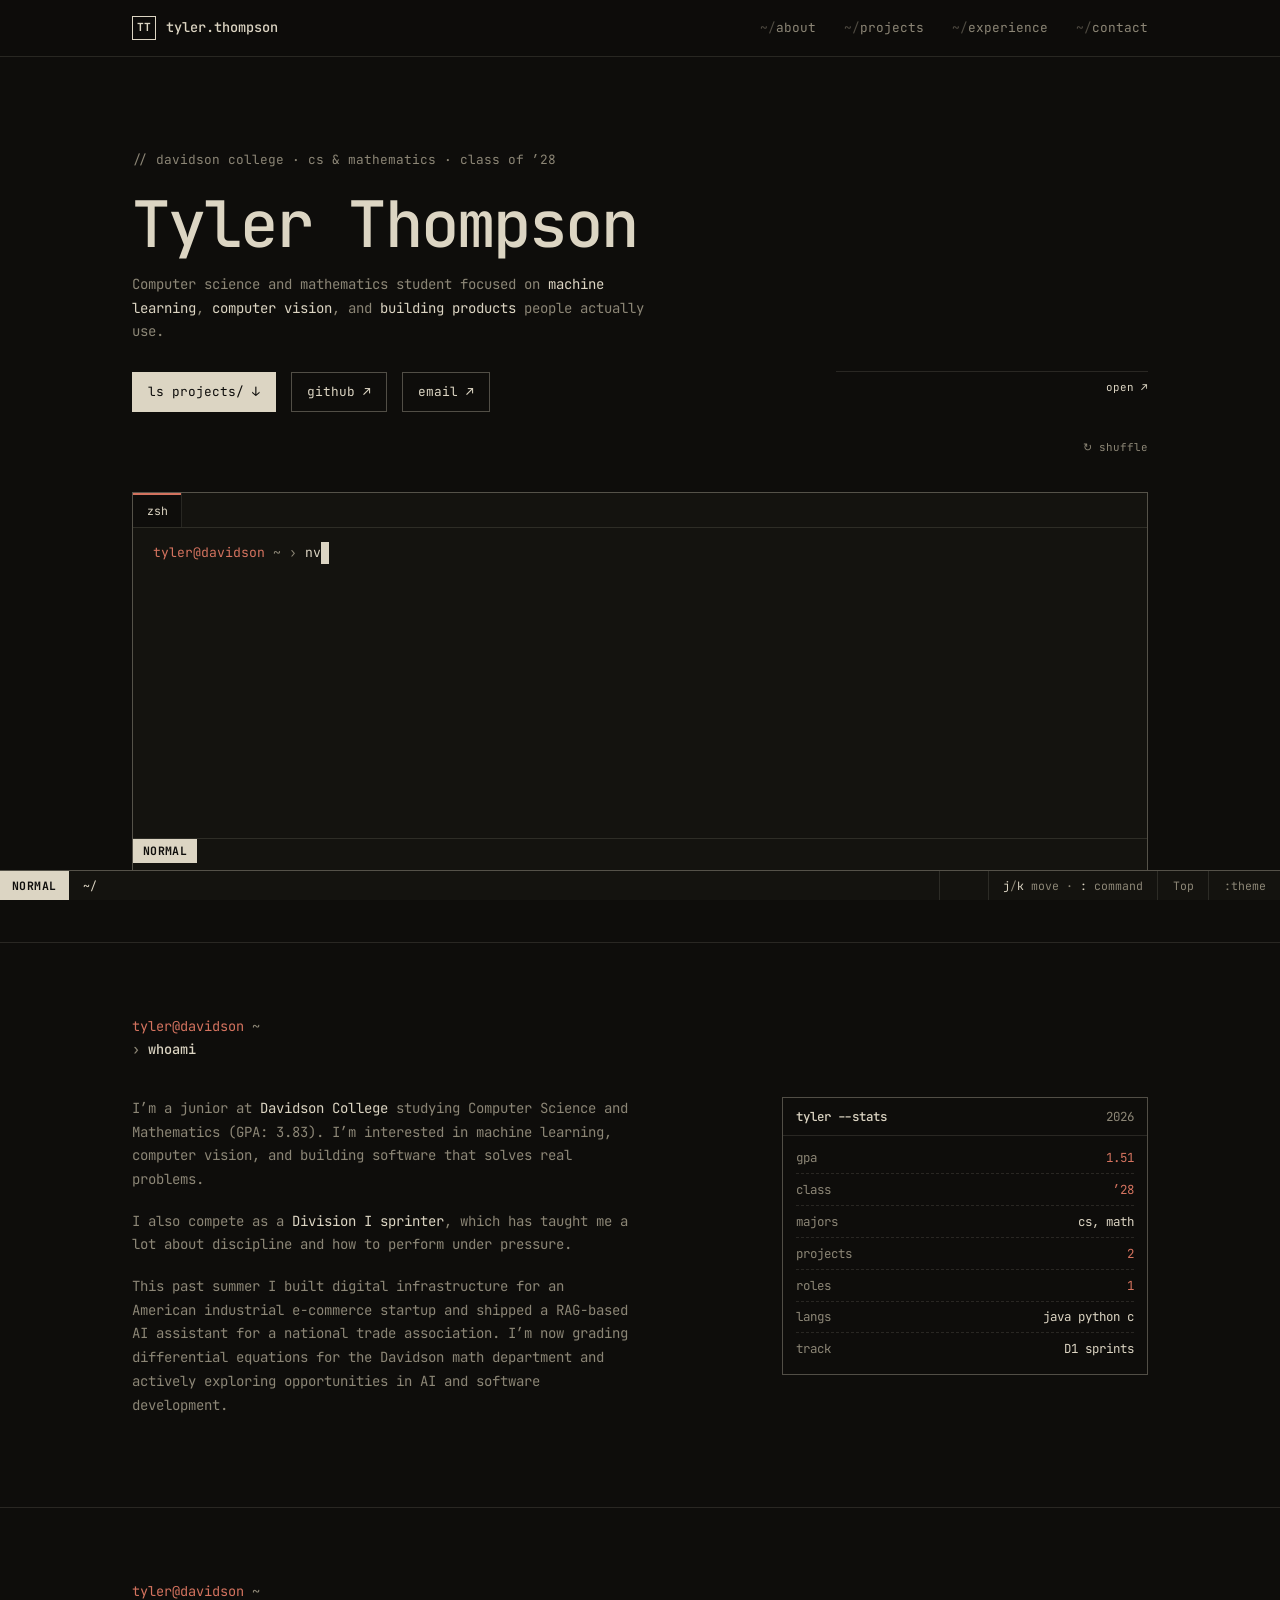
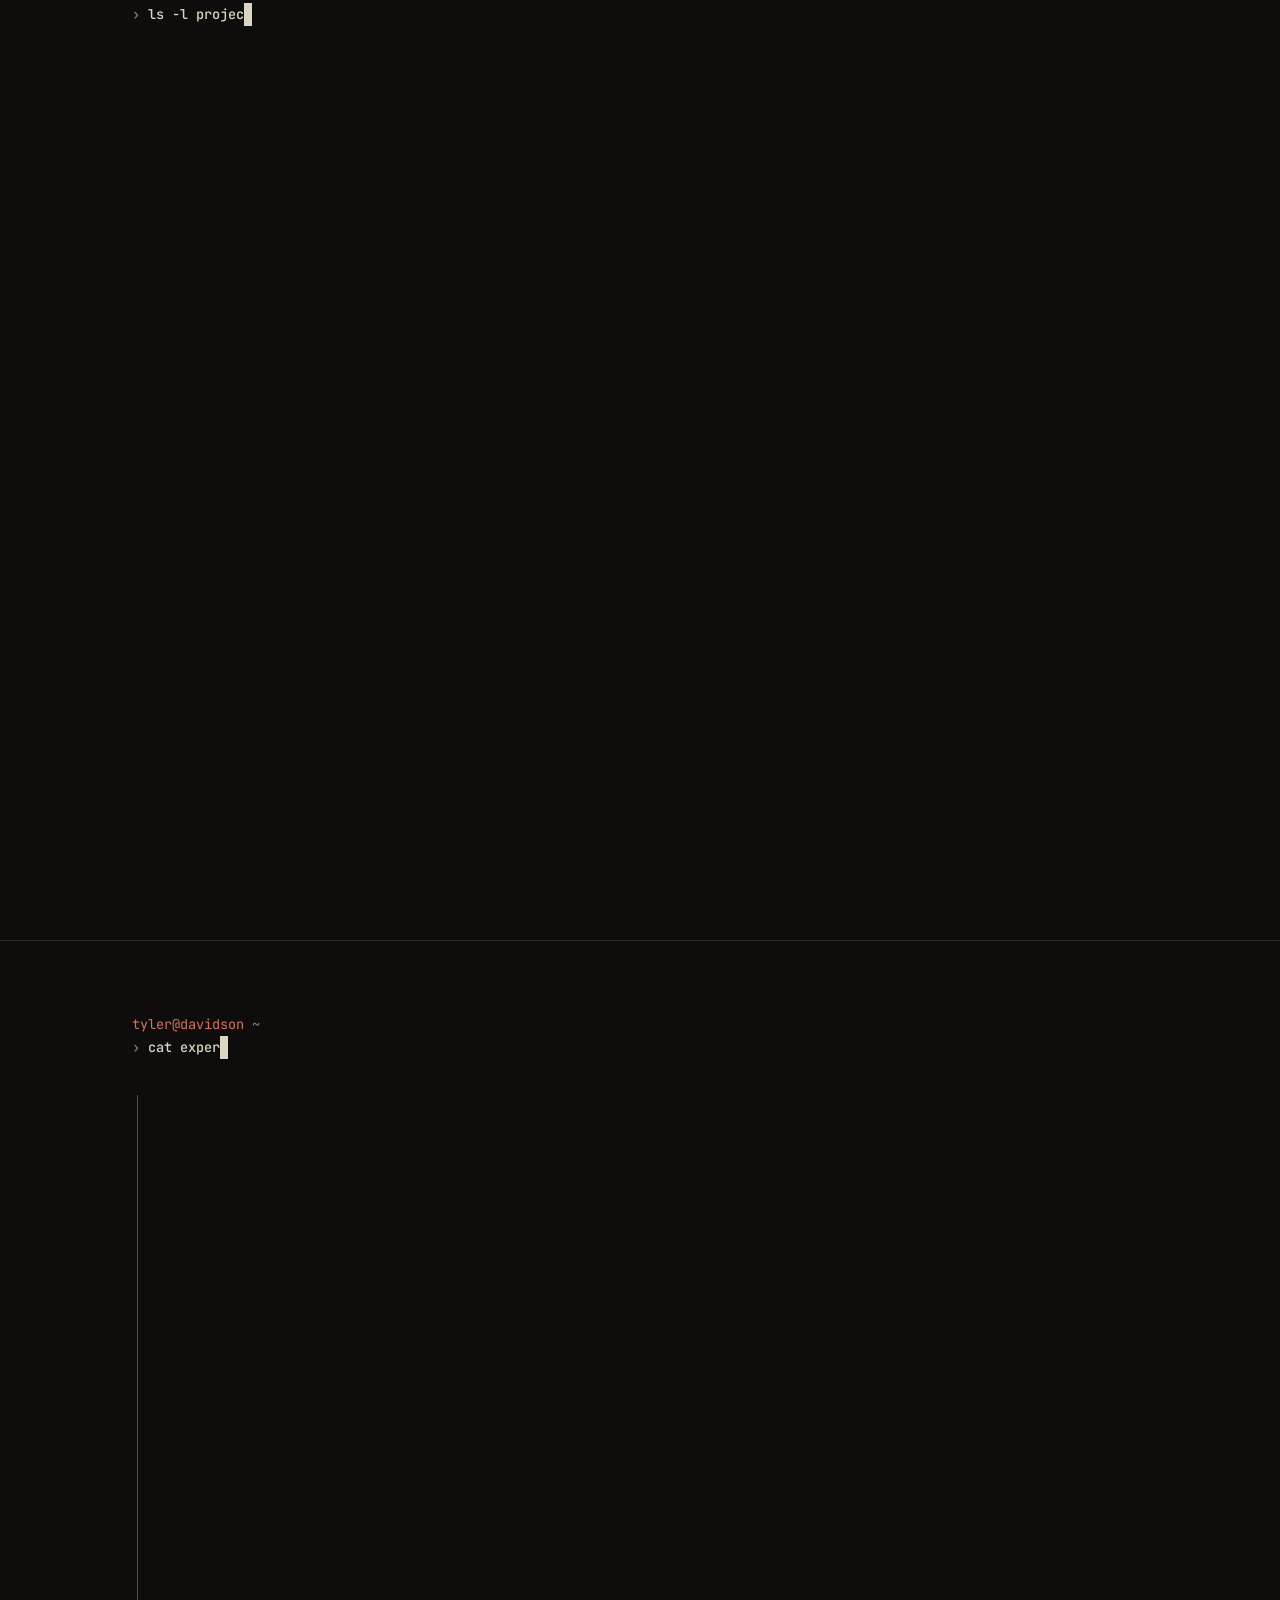
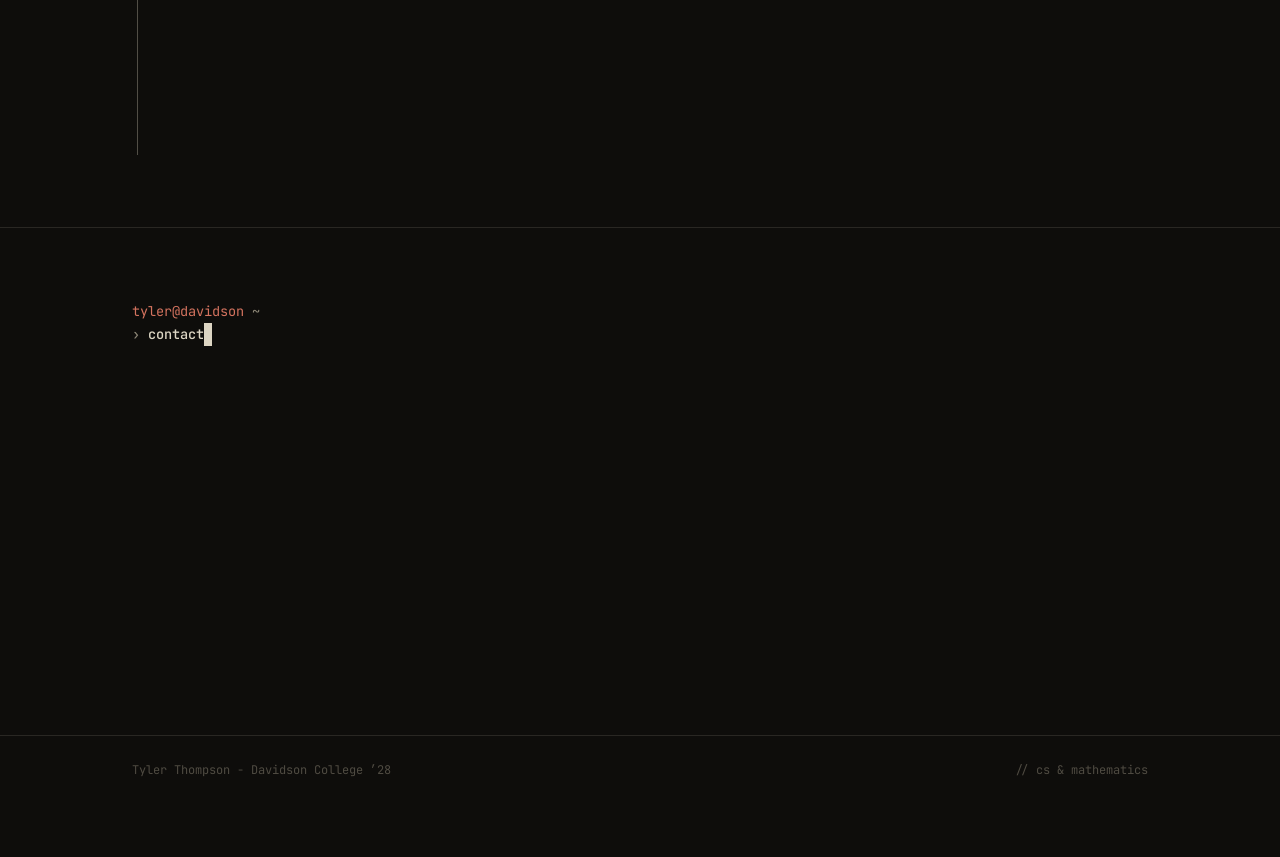
==== commit 4605d091: "Single tyler.py editor; random captioned scene on load with shuffle; update bio" ====
--- a/index.html
+++ b/index.html
@@ -58,10 +58,17 @@
     font-size: 0.68rem; color: var(--muted); line-height: 1.6;
   }
   .scene .cap-top { display: flex; justify-content: space-between; gap: 1rem; }
-  .scene #cap-tag { color: var(--accent); }
-  .scene #cap-link { color: var(--fg); text-decoration: none; }
+  .scene #cap-title { color: var(--accent); }
+  .scene #cap-link { color: var(--fg); text-decoration: none; white-space: nowrap; }
   .scene #cap-link:hover { color: var(--accent); }
-  .scene #cap-read { color: var(--muted); white-space: pre; min-height: 1.6em; }
+  .scene #cap-desc { width: 0; min-width: 100%; margin: 0.15rem 0 0.35rem; color: var(--muted); min-height: 3.2em; }
+  .scene .cap-bot { display: flex; justify-content: space-between; gap: 1rem; }
+  .scene #cap-read { color: var(--faint); white-space: pre; min-height: 1.6em; overflow: hidden; text-overflow: ellipsis; }
+  .scene #cap-shuffle {
+    font: inherit; color: var(--muted); background: none; border: 0; padding: 0;
+    cursor: pointer; white-space: nowrap;
+  }
+  .scene #cap-shuffle:hover { color: var(--accent); }
 
   /* EDITOR */
   .editor {
@@ -214,13 +221,14 @@
       <figure class="scene">
         <pre id="scene" aria-hidden="true"></pre>
         <figcaption>
-          <div class="cap-top"><span id="cap-tag" aria-hidden="true"></span><a id="cap-link" href="#about">open &nearr;</a></div>
-          <div id="cap-read" aria-hidden="true"></div>
+          <div class="cap-top"><span id="cap-title"></span><a id="cap-link" href="#about">open &nearr;</a></div>
+          <p id="cap-desc"></p>
+          <div class="cap-bot"><span id="cap-read" aria-hidden="true"></span><button type="button" id="cap-shuffle" aria-label="Show another scene">&#x21bb; shuffle</button></div>
         </figcaption>
       </figure>
     </div>
 
-    <div class="editor" role="region" aria-label="Code editor with one file per project">
+    <div class="editor" role="region" aria-label="Code editor">
       <div class="editor-tabs" id="ed-tabs"></div>
       <div class="editor-body" id="editor-body" aria-hidden="true"></div>
       <div class="statusline" id="ed-status" aria-hidden="true">
@@ -240,8 +248,8 @@
     <div class="prompt"><span class="who">tyler@davidson</span> <span class="path">~</span><span class="cmd">whoami</span></div>
     <div class="about-grid out">
       <div class="about-text">
-        <p>I&rsquo;m a sophomore at <b>Davidson College</b> studying Computer Science and Mathematics (GPA: 3.83). I&rsquo;m interested in machine learning, computer vision, and building software that solves real problems.</p>
-        <p>This past summer I studied machine learning in practice at the <b>London School of Economics</b>, where I built and evaluated models across regression and clustering tasks. I also compete as a <b>Division I sprinter</b>, which has taught me a lot about discipline and how to perform under pressure.</p>
+        <p>I&rsquo;m a junior at <b>Davidson College</b> studying Computer Science and Mathematics (GPA: 3.83). I&rsquo;m interested in machine learning, computer vision, and building software that solves real problems.</p>
+        <p>I also compete as a <b>Division I sprinter</b>, which has taught me a lot about discipline and how to perform under pressure.</p>
         <p>This past summer I built digital infrastructure for an American industrial e-commerce startup and shipped a RAG-based AI assistant for a national trade association. I&rsquo;m now grading differential equations for the Davidson math department and actively exploring opportunities in AI and software development.</p>
       </div>
       <aside class="readout" aria-label="Quick facts">
@@ -386,12 +394,12 @@
   <span class="mode" id="bar-mode">NORMAL</span>
   <span class="seg grow" id="bar-main"><span id="bar-path">~/</span></span>
   <span class="seg right" id="showcmd" aria-hidden="true"></span>
-  <span class="seg right hint"><kbd>1</kbd>&ndash;<kbd>9</kbd>&nbsp;scenes &middot; <kbd>j</kbd>/<kbd>k</kbd>&nbsp;move &middot;&nbsp;<kbd>:</kbd>&nbsp;command</span>
+  <span class="seg right hint"><kbd>j</kbd>/<kbd>k</kbd>&nbsp;move &middot;&nbsp;<kbd>:</kbd>&nbsp;command</span>
   <span class="seg right pct" id="bar-pct">Top</span>
   <button type="button" id="theme-btn" aria-label="Toggle light and dark theme">:theme</button>
 </div>
 
-<!-- Editor files: one per scene. Plain text so nothing needs escaping. -->
+<!-- Editor file. Plain text so nothing needs escaping. -->
 <script type="text/plain" id="code-tyler">
 # tyler.py
 
@@ -407,124 +415,6 @@
         return "tythompson@davidson.edu"
     # open to internships, research & interesting projects
 </script>
-<script type="text/plain" id="code-hmma">
-// ingest.ts: NAAMM technical library -> pgvector
-import { VoyageAIClient } from "voyageai";
-import { createClient } from "@supabase/supabase-js";
-
-export async function ingest(doc: LibraryDoc) {
-  const chunks = chunk(doc.text, CHUNK_OPTS);
-  const { data } = await voyage.embed({ input: chunks, model: EMBED_MODEL });
-  await supabase.from("chunks").insert(
-    chunks.map((text, i) => ({ text, source: doc.id, embedding: data[i].embedding })),
-  );
-}
-// every answer cites the pages it came from
-</script>
-<script type="text/plain" id="code-cards">
-# detection.py: find cards in a frame
-def detection(contours, gray_image):
-    cards = []
-    for contour in contours:
-        # Ramer: simplify contour to corners; 4 corners ~ a card
-        approx = cv.approxPolyDP(contour, 0.03 * cv.arcLength(contour, True), True)
-        if len(approx) == 4:
-            area = cv.contourArea(contour)
-            if area > 400:
-                cards.append(approx)
-
-    warped_cards = [warp_card(gray_image, c) for c in cards]
-    return template_matching(warped_cards), cards
-</script>
-<script type="text/plain" id="code-kmeans">
-# kmeans.py: clustering Dow Jones stocks by dividend behavior
-features = ['days_to_next_dividend', 'percent_return_next_dividend']
-X_kmeans = X[features].copy()
-
-# Perform K-means clustering with 3 clusters
-kmeans_2d = KMeans(n_clusters = 3, random_state = 123, n_init='auto').fit(X_kmeans)
-
-kmeans_labels_2d = kmeans_2d.labels_
-kmeans_centers_2d = kmeans_2d.cluster_centers_
-
-gmm = GaussianMixture(n_components=3, random_state=123)
-gmm.fit(X_kmeans)
-</script>
-<script type="text/plain" id="code-solar">
-<!-- scene.html: find gog, the lost alien dog -->
-<a-scene>
-  <a-sphere id="sun" radius="5" color="#FDB813"></a-sphere>
-  <a-entity animation="property: rotation; to: 0 360 0; loop: true; dur: 36500">
-    <a-sphere id="earth" position="20 0 0" radius="1"></a-sphere>
-  </a-entity>
-  <!-- gog spawns somewhere random and barks louder as you close in -->
-  <a-image id="gog" src="#alien-dog" random-position></a-image>
-  <a-sound src="#bark" autoplay="true" loop="true"
-           distance-model="inverse" ref-distance="3"></a-sound>
-  <a-camera wasd-controls="fly: true"></a-camera>
-</a-scene>
-</script>
-<script type="text/plain" id="code-flight">
-// map.js: is it rude? perceptions by census region
-const projection = d3.geoAlbersUsa().fitSize([width, height], states);
-const color = d3.scaleSequential(d3.interpolateOrRd).domain([0, 1]);
-
-svg.selectAll("path")
-  .data(states.features)
-  .join("path")
-    .attr("d", d3.geoPath(projection))
-    .attr("fill", d => color(rudeShare.get(regionOf(d))))
-  .append("title")
-    .text(d => `${regionOf(d)}: ${pct(rudeShare.get(regionOf(d)))}`);
-</script>
-<script type="text/plain" id="code-slope">
-# grade.py: MAT 235 slope field, sketched for feedback
-import numpy as np
-
-def f(x, y):
-    return np.sin(x) - 0.4 * y     # y' = sin(x) - 0.4y
-
-def euler(y0, h=0.05, steps=240):
-    xs, ys = [0.0], [y0]
-    for _ in range(steps):
-        ys.append(ys[-1] + h * f(xs[-1], ys[-1]))
-        xs.append(xs[-1] + h)
-    return np.array(xs), np.array(ys)
-</script>
-<script type="text/plain" id="code-sprint">
-# sprint.py: a toy 100m model (not my actual splits)
-import math
-
-V_MAX, TAU = 11.5, 1.3      # top speed m/s, time constant s
-
-def velocity(t):
-    return V_MAX * (1 - math.exp(-t / TAU))
-
-def distance(t):
-    return V_MAX * (t - TAU * (1 - math.exp(-t / TAU)))
-
-t = 0.0
-while distance(t) < 100: t += 0.01
-print(f"100m in {t:.2f}s")
-</script>
-
-<script type="text/plain" id="code-cam">
-// render.js: every frame becomes a grid of glyphs, all in-browser
-const RAMP = " .,-~:;=!*#$@";
-
-function frame(video, cols, rows) {
-  ctx.drawImage(video, 0, 0, cols, rows);        // one pixel per cell
-  const px = ctx.getImageData(0, 0, cols, rows).data;
-  let out = "";
-  for (let i = 0; i < cols * rows; i++) {
-    const y = (0.2126 * px[i * 4] + 0.7152 * px[i * 4 + 1] + 0.0722 * px[i * 4 + 2]) / 255;
-    out += RAMP[Math.round(y * (RAMP.length - 1))];
-    if (i % cols === cols - 1) out += "\n";
-  }
-  return out;   // frames never leave the tab
-}
-</script>
-
 <script src="ascii.js"></script>
 <script>
 const reduceMotion = window.matchMedia('(prefers-reduced-motion: reduce)').matches;
@@ -1115,17 +1005,32 @@
   };
 }
 
-/* ---------- FILES: editor buffer + scene ---------- */
+
+/* ---------- FILE: editor buffer ---------- */
 const FILES = [
-  { tab: 'tyler.py', path: '~/tyler/tyler.py', lang: 'python', code: 'tyler', make: torusScene, link: '#about' },
-  { tab: 'ingest.ts', path: '~/projects/hmma-direct/ingest.ts', lang: 'ts', code: 'hmma', make: ragScene, link: 'https://askhmma.naamm.org' },
-  { tab: 'detection.py', path: '~/projects/blackjack/detection.py', lang: 'python', code: 'cards', make: cardScene, link: 'https://github.com/tylerthompson17/Image-Processing-Blackjack-Card-Counting-Project-Public' },
-  { tab: 'kmeans.py', path: '~/projects/ml-stocks/kmeans.py', lang: 'python', code: 'kmeans', make: kmeansScene, link: 'https://github.com/tylerthompson17/ml-stock-market-analysis' },
-  { tab: 'scene.html', path: '~/projects/solar-vr/scene.html', lang: 'html', code: 'solar', make: solarScene, link: 'ds3.html' },
-  { tab: 'map.js', path: '~/projects/flight-viz/map.js', lang: 'js', code: 'flight', make: flightScene, link: 'ds2.html' },
-  { tab: 'grade.py', path: '~/davidson/mat235/grade.py', lang: 'python', code: 'slope', make: slopeScene, link: '#experience' },
-  { tab: 'sprint.py', path: '~/track/sprint.py', lang: 'python', code: 'sprint', make: sprintScene, link: '#about' },
-  { tab: 'render.js', path: '~/projects/ascii-cam/render.js', lang: 'js', code: 'cam', make: camScene, link: 'ascii-cam.html' },
+  { tab: 'tyler.py', path: '~/tyler/tyler.py', lang: 'python', code: 'tyler' },
+];
+
+/* ---------- SCENES: one is picked at random on load ---------- */
+const SCENES = [
+  { make: torusScene, link: '#about', title: 'ASCII Torus',
+    desc: 'The classic spinning donut, drawn in text. Move your mouse to steer it.' },
+  { make: ragScene, link: 'https://askhmma.naamm.org', title: 'HMMA Direct',
+    desc: 'RAG assistant for a trade association: the top 3 matching pages answer each question.' },
+  { make: cardScene, link: 'https://github.com/tylerthompson17/Image-Processing-Blackjack-Card-Counting-Project-Public', title: 'Blackjack Card Detection',
+    desc: 'Detects and classifies playing cards with OpenCV, then keeps a Hi-Lo count.' },
+  { make: kmeansScene, link: 'https://github.com/tylerthompson17/ml-stock-market-analysis', title: 'ML Stock Market Analysis',
+    desc: 'Clusters Dow Jones stocks by volatility and dividend behavior.' },
+  { make: solarScene, link: 'ds3.html', title: 'Solar System Explorer',
+    desc: 'A-Frame VR game: fly through the solar system to find gog, the lost alien dog.' },
+  { make: flightScene, link: 'ds2.html', title: 'Flight Etiquette Data Viz',
+    desc: 'FiveThirtyEight\u2019s flight etiquette survey, mapped by US census region in D3.' },
+  { make: slopeScene, link: '#experience', title: 'Differential Equations',
+    desc: 'Slope fields from the Davidson math course I grade for.' },
+  { make: sprintScene, link: '#about', title: 'Division I Sprinting',
+    desc: 'A 100m race, simulated from a sprinter\u2019s velocity curve.' },
+  { make: camScene, link: 'ascii-cam.html', title: 'ASCII Cam',
+    desc: 'Turns your webcam into live ASCII art, right in the browser.' },
 ];
 
 const KEYWORDS = {
@@ -1159,18 +1064,21 @@
 
 /* ---------- SCENE ENGINE ---------- */
 const sceneEl = document.getElementById('scene');
-const capTag = document.getElementById('cap-tag');
+const capTitle = document.getElementById('cap-title');
+const capDesc = document.getElementById('cap-desc');
 const capRead = document.getElementById('cap-read');
 const capLink = document.getElementById('cap-link');
-let active = null, sceneT = 0, dissolve = 0, sceneVisible = true, lastFrame = 0;
+let sceneIdx = -1, active = null, sceneT = 0, dissolve = 0, sceneVisible = true, lastFrame = 0;
 
 function setScene(i) {
-  const f = FILES[i];
+  const f = SCENES[i];
+  sceneIdx = i;
   if (active && active.stop) active.stop();
   active = f.make();
   sceneT = 0;
   dissolve = reduceMotion ? 0 : 0.35;
-  capTag.textContent = `['${active.tag}']`;
+  capTitle.textContent = f.title;
+  capDesc.textContent = f.desc;
   capLink.href = f.link;
   const external = f.link.startsWith('http');
   capLink.target = external ? '_blank' : '';
@@ -1216,6 +1124,13 @@
   sceneEl.addEventListener('mouseleave', () => { ptr.inside = false; });
   sceneEl.addEventListener('click', () => active && active.poke && active.poke());
 }
+
+function shuffleScene() {
+  let i;
+  do i = Math.floor(Math.random() * SCENES.length); while (i === sceneIdx);
+  setScene(i);
+}
+document.getElementById('cap-shuffle').addEventListener('click', shuffleScene);
 
 /* ---------- EDITOR ---------- */
 const nameEl = document.getElementById('name');
@@ -1284,11 +1199,11 @@
   edStatus.classList.remove('off');
   edPath.textContent = f.path;
   edLang.textContent = f.lang;
-  setScene(i);
+  if (!active) shuffleScene();
   edCmd.textContent = '';
   const rows = buildRows(f.lines);
   const last = rows.length - 1;
-  const hint = `-- ${i + 1}/${FILES.length} -- click a tab or press 1–${FILES.length}`;
+  const hint = `"${f.tab}" ${rows.length}L written`;
   if (reduceMotion) {
     placeCursor(rows, last);
     edPos.textContent = `${rows.length}:${lineLen(f.lines[last]) + 1} All`;
@@ -1313,7 +1228,7 @@
 }
 
 /* ---------- BOOT ---------- */
-const first = Math.floor(Math.random() * FILES.length);
+const first = 0;
 
 async function boot() {
   // 1. name resolves out of noise; the block cursor rides along, then hands off
@@ -1427,7 +1342,7 @@
 }
 document.getElementById('theme-btn').addEventListener('click', toggleTheme);
 
-/* ---------- KEYBOARD: 1–9 scenes, j/k sections, g/G, and :commands ---------- */
+/* ---------- KEYBOARD: j/k sections, g/G, and :commands ---------- */
 const bar = document.getElementById('bar');
 const barMode = document.getElementById('bar-mode');
 const barMain = document.getElementById('bar-main');
@@ -1443,9 +1358,6 @@
   const idx = Math.max(0, Math.min(order.length - 1, order.indexOf(cur) + dir));
   goTo(order[idx]);
 }
-function stepScene(dir) {
-  openScene(((currentIdx < 0 ? first : currentIdx) + dir + FILES.length) % FILES.length);
-}
 function flash(text) {
   barMain.innerHTML = `<span class="msg">${esc(text)}</span>`;
   clearTimeout(flash.t);
@@ -1463,12 +1375,10 @@
   about: () => goTo('about'), projects: () => goTo('projects'),
   experience: () => goTo('experience'), contact: () => goTo('contact'),
   top: () => goTo('top'), q: () => flash('nice try. there is no escape from vim.'),
-  next: () => { goTo('top'); stepScene(1); },
-  prev: () => { goTo('top'); stepScene(-1); },
-  random: () => { goTo('top'); openScene(Math.floor(Math.random() * FILES.length)); },
+  shuffle: () => { goTo('top'); shuffleScene(); },
   github: () => window.open('https://github.com/tylerthompson17', '_blank', 'noopener'),
   email: () => { location.href = 'mailto:tythompson@davidson.edu'; },
-  help: () => flash('try: next prev random about projects experience contact github email theme'),
+  help: () => flash('try: shuffle about projects experience contact github email theme'),
 };
 
 function openCommand() {
@@ -1501,10 +1411,7 @@
     clearTimeout(showcmd._t);
     showcmd._t = setTimeout(() => { showBuf = ''; showcmd.textContent = ''; }, 1200);
   }
-  if (/^[1-9]$/.test(key)) { openScene(+key - 1); return; }
   switch (key) {
-    case ']': stepScene(1); break;
-    case '[': stepScene(-1); break;
     case 'j': stepSection(1); break;
     case 'k': stepSection(-1); break;
     case 'g': goTo('top'); break;
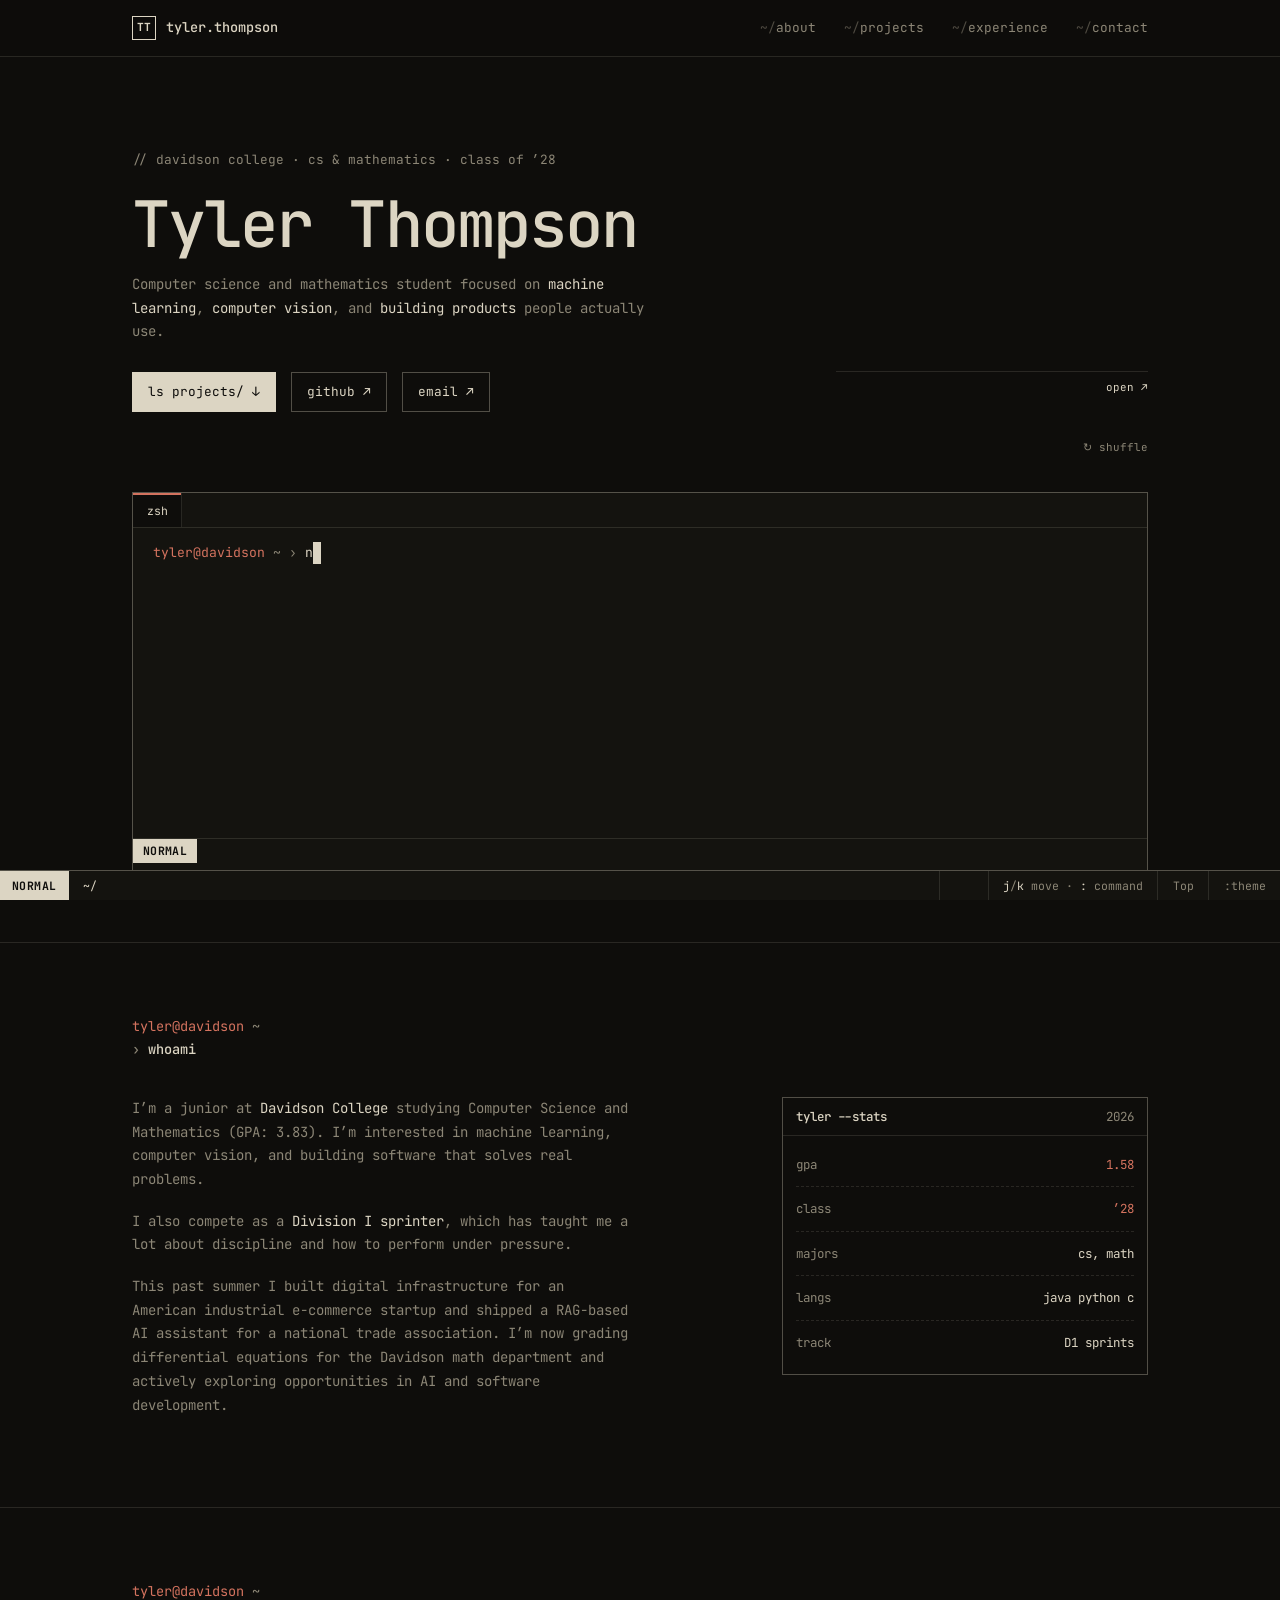
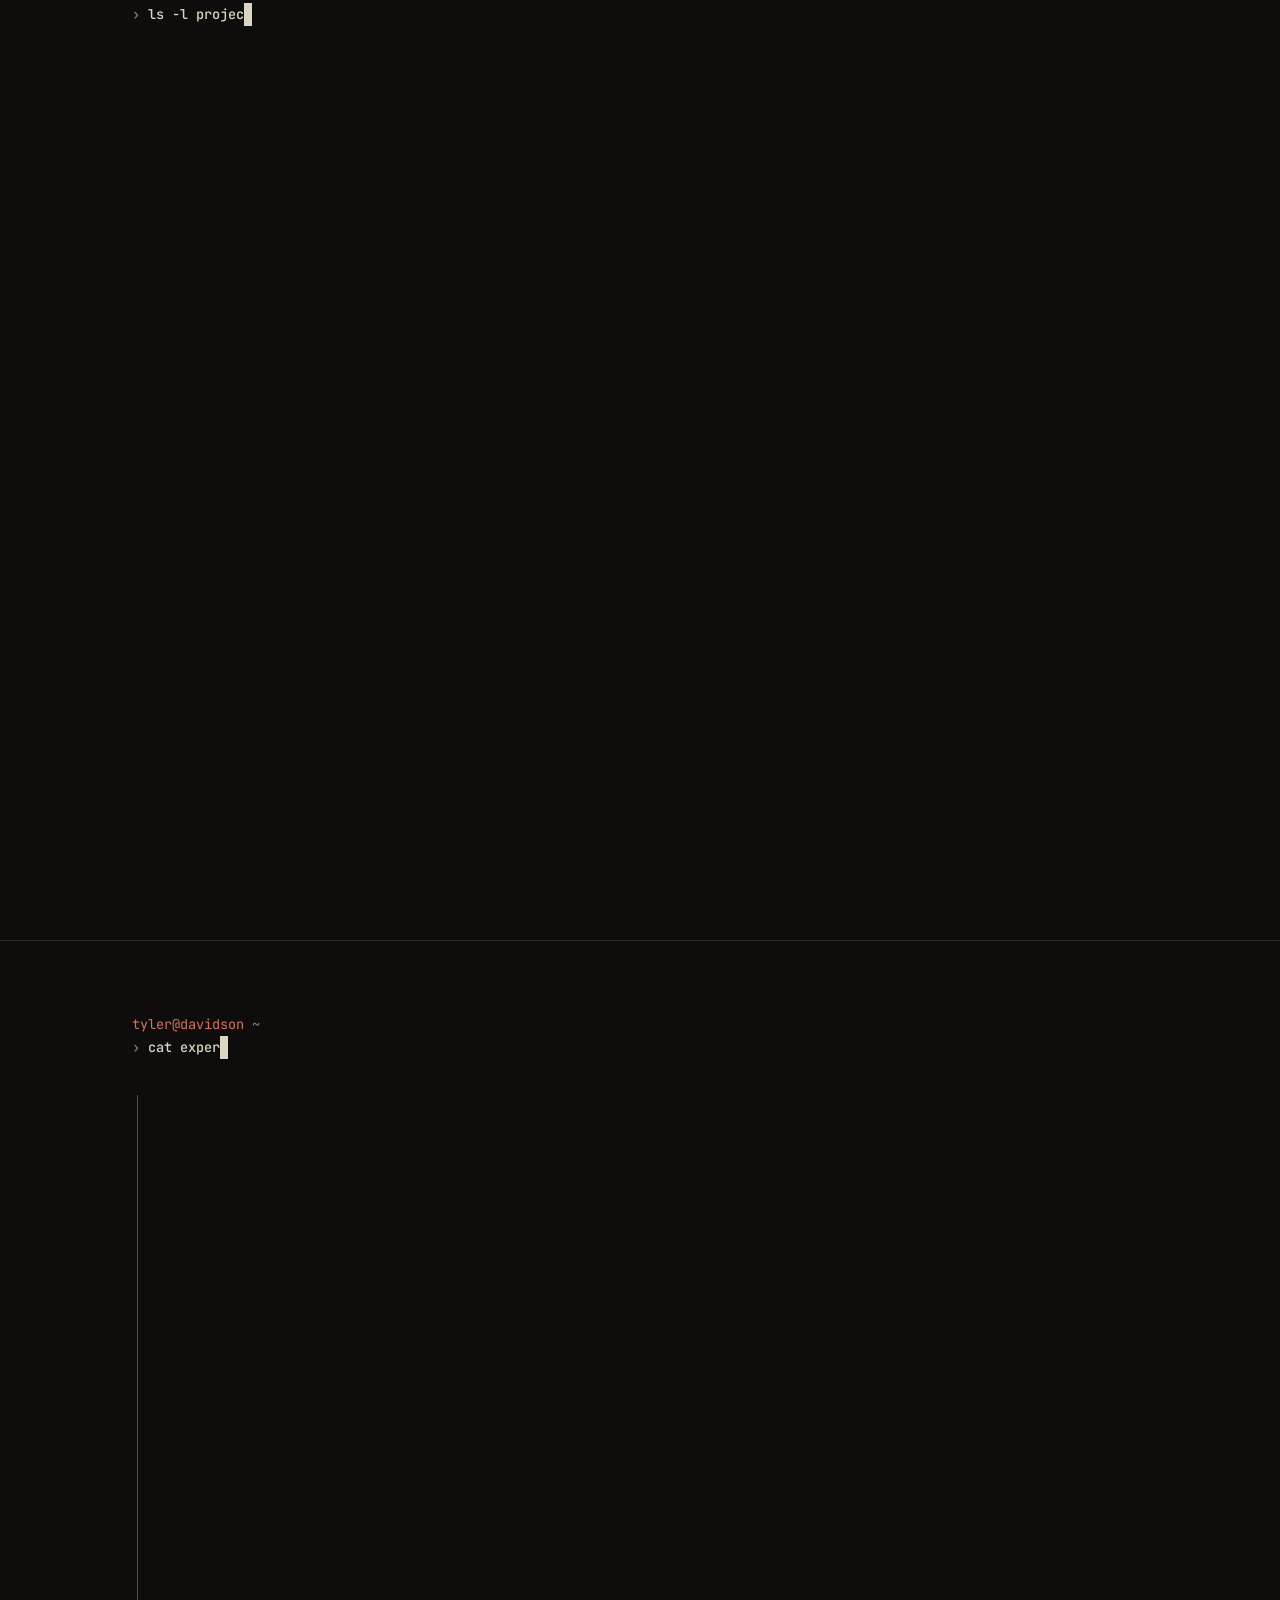
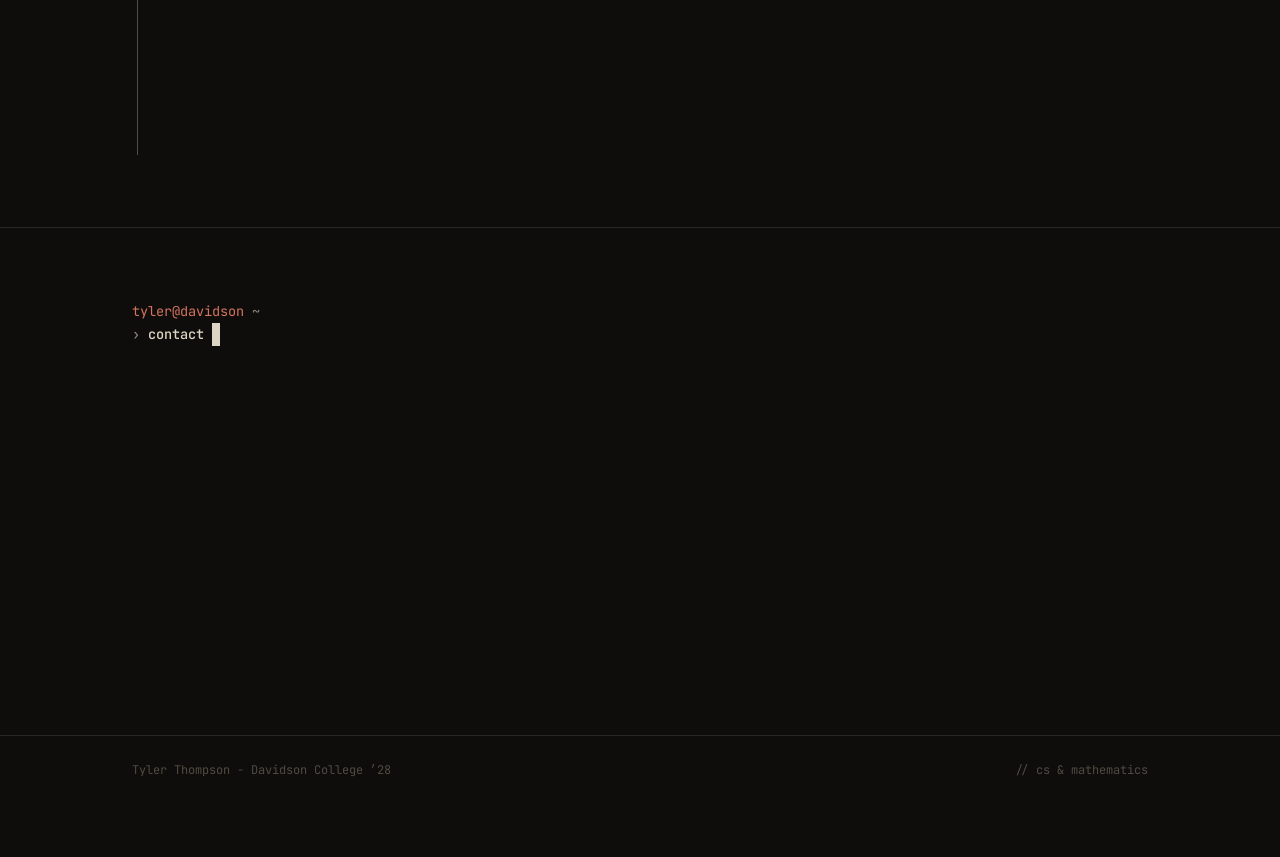
==== commit 53536e63: "Drop projects and roles from stats box, keep its height" ====
--- a/index.html
+++ b/index.html
@@ -121,6 +121,8 @@
   section.block { padding: 4.5rem 0; border-top: 1px solid var(--rule); }
 
   /* ABOUT */
+  /* 5 rows spaced to fill the same height the box had with 7 */
+  #about .readout .row { padding: 0.7rem 0; }
   .about-grid { display: grid; grid-template-columns: 1.6fr 1fr; gap: 4rem; align-items: start; }
   .about-text p { color: var(--muted); margin-bottom: 1.1rem; max-width: 62ch; }
   .about-text p b { color: var(--fg); font-weight: 400; }
@@ -258,8 +260,6 @@
           <div class="row"><dt>gpa</dt><dd data-count="3.83" data-decimals="2">3.83</dd></div>
           <div class="row"><dt>class</dt><dd>&rsquo;28</dd></div>
           <div class="row"><dt>majors</dt><dd class="plain">cs, math</dd></div>
-          <div class="row"><dt>projects</dt><dd data-count="6">6</dd></div>
-          <div class="row"><dt>roles</dt><dd data-count="3">3</dd></div>
           <div class="row"><dt>langs</dt><dd class="plain">java python c</dd></div>
           <div class="row"><dt>track</dt><dd class="plain">D1 sprints</dd></div>
         </dl>
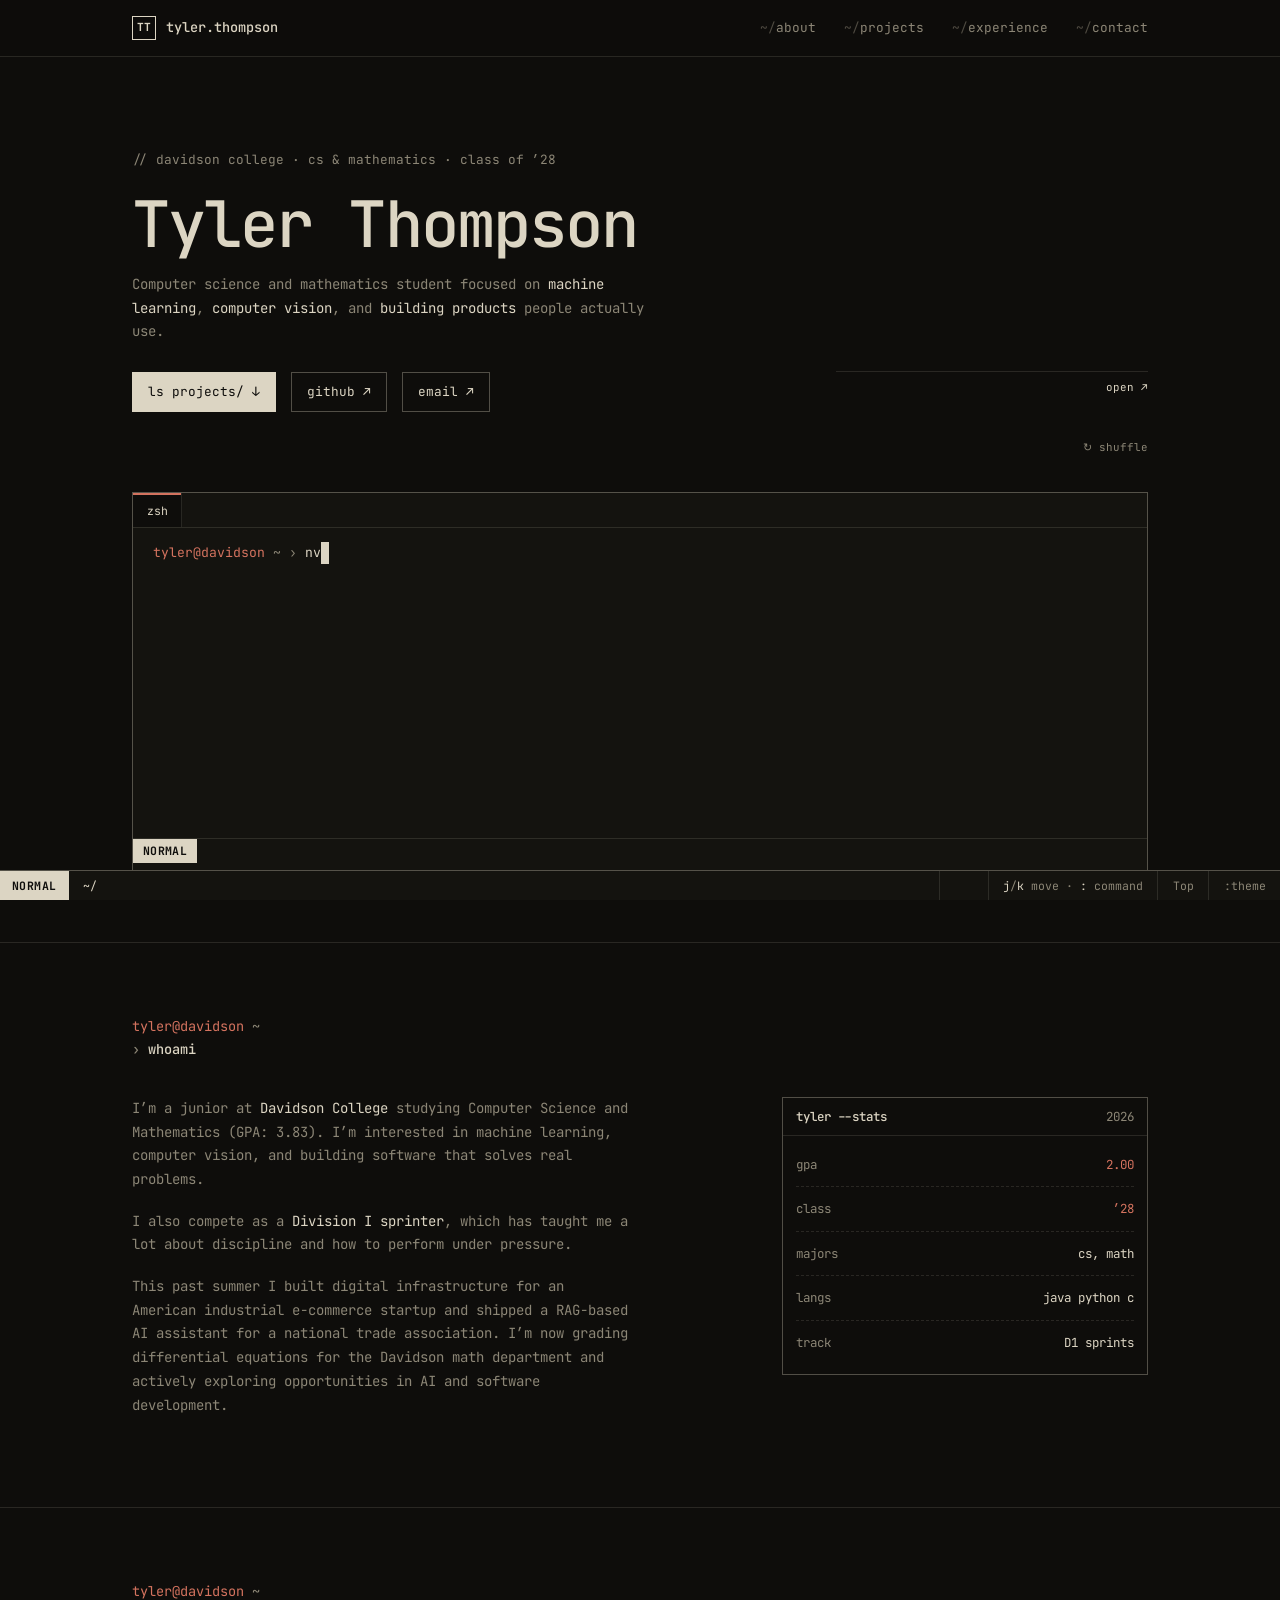
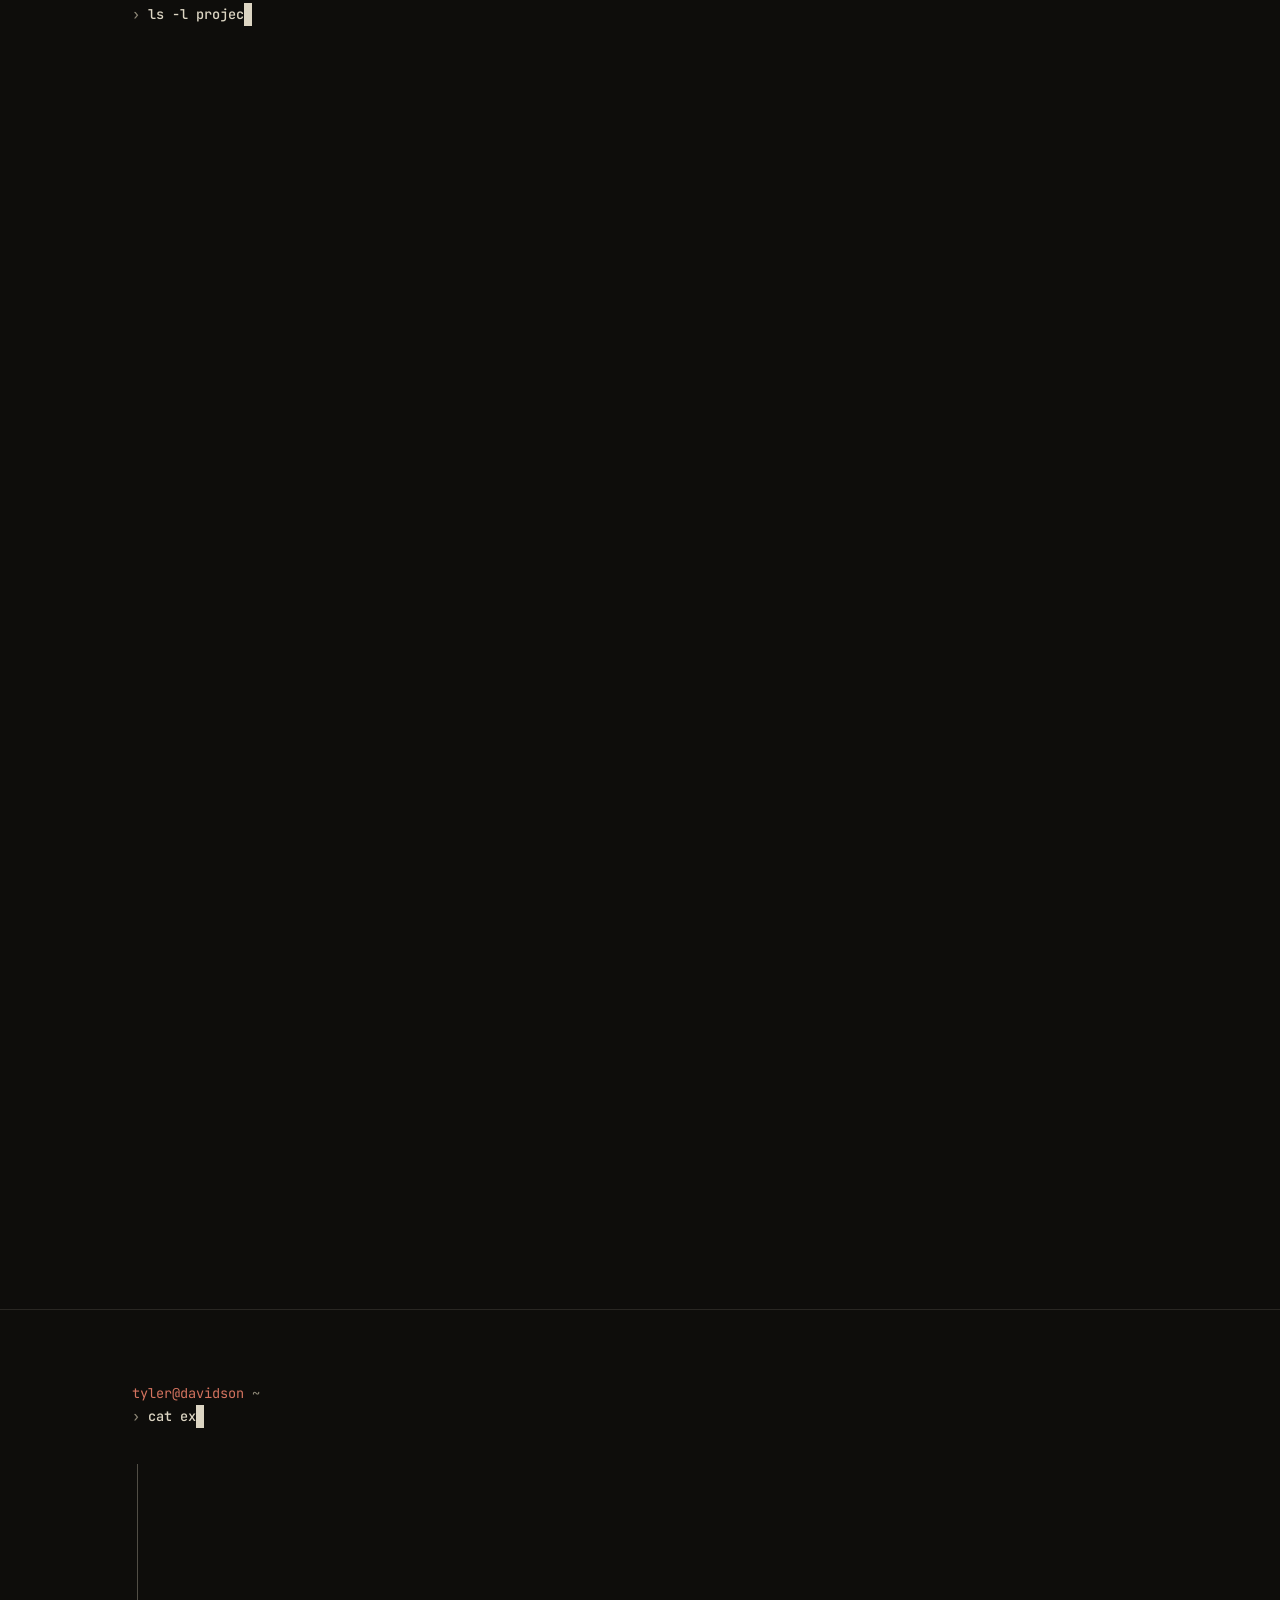
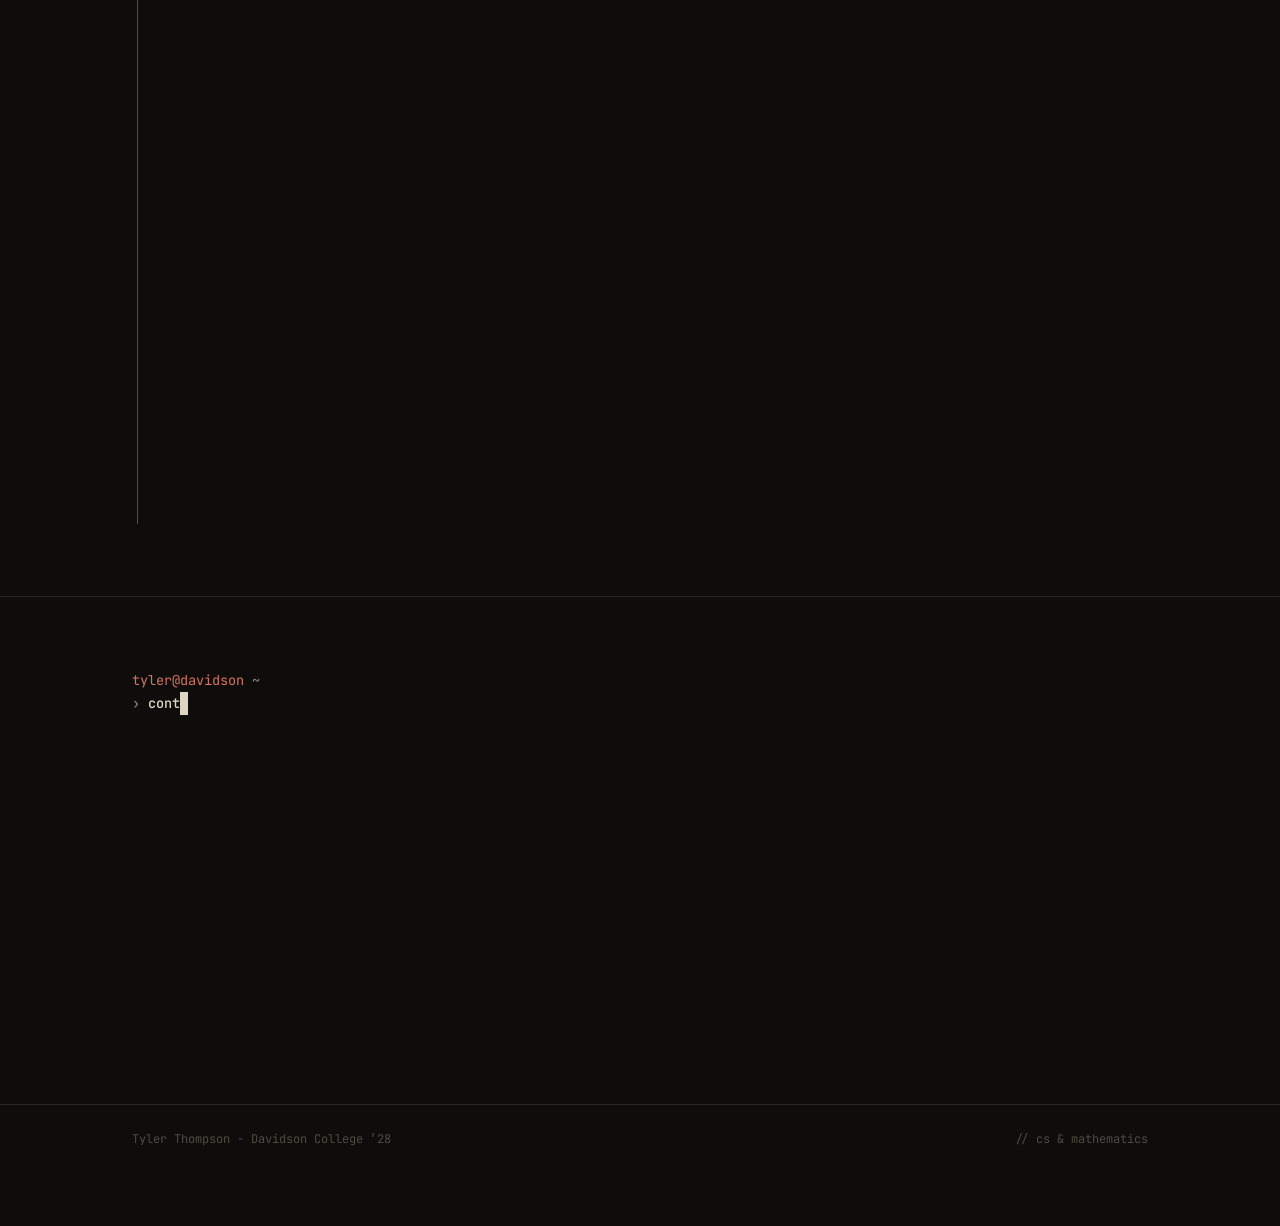
==== commit a916ba9f: "Add Tyler NFL project with retro drip-down transition into Retro Replay" ====
--- a/index.html
+++ b/index.html
@@ -328,6 +328,15 @@
         </div>
       </a>
 
+      <a class="card" href="https://tylerthompson17.github.io/tylernfl/replays/2017_MIN_2018011401_4497/" data-retro data-retro-title="Retro Replay" data-retro-sub="NO at MIN 2017">
+        <div class="card-head"><span><span class="num">07</span><span class="dir">tyler-nfl/</span></span><span class="go">&rarr;</span></div>
+        <div class="card-body">
+          <h3>Tyler NFL &amp; Retro Replay</h3>
+          <p>An NFL analytics site: live win probability charts, 4th down decision grades for every coach, weekly excitement rankings, and Retro Replay, which redraws famous plays as pixel art from Next Gen Stats player tracking. Click through to watch the Minneapolis Miracle.</p>
+          <div class="tags"><span>javascript</span><span>nflverse</span><span>next-gen-stats</span><span>pixel-art</span></div>
+        </div>
+      </a>
+
     </div>
   </div>
 </section>
@@ -416,6 +425,7 @@
     # open to internships, research & interesting projects
 </script>
 <script src="ascii.js"></script>
+<script src="retro.js"></script>
 <script>
 const reduceMotion = window.matchMedia('(prefers-reduced-motion: reduce)').matches;
 const sleep = ms => new Promise(r => setTimeout(r, ms));
@@ -1005,6 +1015,68 @@
   };
 }
 
+// 10. retro replay: the Minneapolis Miracle, redrawn from the broadcast angle in glyphs
+function replayScene() {
+  const GL = 4, GR = 47, TOP = 3, BOT = 21, L = 7.5;
+  const col = yd => GL + yd * (GR - GL) / 100;
+  const spot = c => { const yd = Math.round((c - GL) / (GR - GL) * 100); return yd >= 100 ? 'end zone' : yd <= 50 ? `MIN ${yd}` : `NO ${100 - yd}`; };
+  const at = (a, b, k) => ({ x: lerp(a.x, b.x, k), y: lerp(a.y, b.y, k) });
+  const LOS = col(39), CATCH = { x: col(66), y: 20 }, QB0 = { x: LOS - 4, y: 12 }, QB1 = { x: LOS - 6, y: 12 };
+  return {
+    tag: 'retro.replay',
+    frame(t) {
+      const T = t % L;
+      // field: sidelines, end zones, yard lines and numbers
+      for (let x = 0; x < GW; x++) { grid.put(x, TOP - 1, '─', 1); grid.put(x, BOT + 1, '─', 1); }
+      for (let y = TOP; y <= BOT; y++) for (let x = 0; x < GW; x++) if (x < GL || x > GR) grid.put(x, y, (x + y) % 3 ? ' ' : '/', 0);
+      for (let yd = 0; yd <= 100; yd += 10) {
+        const x = Math.round(col(yd));
+        for (let y = TOP; y <= BOT; y++) grid.put(x, y, yd === 0 || yd === 100 ? '│' : '¦', 0);
+        const n = String(50 - Math.abs(50 - yd));
+        if (yd && yd < 100) { grid.text(x - (n.length > 1 ? 1 : 0), TOP, n, 0); grid.text(x - (n.length > 1 ? 1 : 0), BOT, n, 0); }
+      }
+      const snap = 0.7, throwAt = 1.5, catchAt = 2.4, tdAt = 4.2;
+      const k = (a, b) => ease(clamp((T - a) / (b - a), 0, 1));
+
+      // linemen hold their ground, a few routes stretch the defense
+      for (let y = 10; y <= 14; y++) grid.put(LOS - 1, y, 'o', 1);
+      for (let y = 10; y <= 13; y++) grid.put(LOS + 1 + (T > snap ? 0.5 : 0), y + 0.5, 'x', 1);
+      [[LOS - 1, 5, LOS + 10, 4], [LOS - 1, 15, LOS + 6, 9]].forEach(([x0, y0, x1, y1]) => { const p = at({ x: x0, y: y0 }, { x: x1, y: y1 }, k(snap, 2.6)); grid.put(p.x, p.y, 'o', 1); });
+      [[LOS + 2, 5, LOS + 11, 5], [LOS + 5, 9, LOS + 4, 12], [LOS + 5, 15, LOS + 7, 12], [col(72), 8, col(70), 11]].forEach(([x0, y0, x1, y1]) => { const p = at({ x: x0, y: y0 }, { x: x1, y: y1 }, k(snap, 2.6)); grid.put(p.x, p.y, 'x', 1); });
+      const qb = at(QB0, QB1, k(snap, throwAt));
+
+      // Diggs up the right sideline, the safety dives and misses, then nobody is left
+      let wr = at({ x: LOS - 1, y: 19 }, CATCH, k(snap, catchAt));
+      if (T > catchAt) wr = at(CATCH, { x: col(104), y: 19 }, k(catchAt + 0.1, tdAt));
+      grid.put(wr.x, wr.y, '@', 2);
+      const cb = at({ x: LOS + 2, y: 19 }, { x: CATCH.x - 2, y: 19 }, k(snap, catchAt + 0.4));
+      grid.put(cb.x, cb.y, 'x', 1);
+      if (T < catchAt) { const s = at({ x: col(76), y: 15 }, { x: CATCH.x + 1, y: 19 }, k(snap, catchAt)); grid.put(s.x, s.y, 'x', 1); }
+      else { grid.text(CATCH.x - 1, 20, '_x', 1); if (T < tdAt) grid.text(CATCH.x - 3, 18, 'whiff', 0); }
+
+      // the ball: thrown on an arc with its shadow on the turf
+      if (T < throwAt) grid.put(qb.x + 1, qb.y, '•', 3);
+      else if (T < catchAt) {
+        const s = (T - throwAt) / (catchAt - throwAt);
+        const g = at(QB1, CATCH, s);
+        for (let j = 0; j < s; j += 0.06) { const p = at(QB1, CATCH, j); grid.put(p.x, p.y - Math.sin(j * Math.PI) * 6, '·', 3); }
+        grid.put(g.x, g.y, '.', 0);
+        grid.put(g.x, g.y - Math.sin(s * Math.PI) * 6, '•', 3);
+      }
+      grid.put(qb.x, qb.y, 'o', 2);
+
+      const clock = Math.max(0, Math.ceil(10 - Math.max(0, T - snap) * 10 / 3.5));
+      if (T > tdAt) {
+        const msg = 'T O U C H D O W N';
+        grid.text(Math.round((GW - msg.length) / 2), 24, msg, Math.floor(T * 4) % 2 ? 3 : 2);
+      } else grid.text(1, 24, `NO 24  MIN 23   Q4 0:${String(clock).padStart(2, '0')}`, 1);
+      this.readout = T < snap ? '3rd & 10 at MIN 39  · 0:10 left  · down 24–23'
+        : T < tdAt ? `0:${String(clock).padStart(2, '0')}  · ball at ${spot(T < catchAt ? LOS : wr.x)}`
+        : '61 yd TD as time expires  · MIN 29, NO 24';
+    },
+  };
+}
+
 
 /* ---------- FILE: editor buffer ---------- */
 const FILES = [
@@ -1031,6 +1103,9 @@
     desc: 'A 100m race, simulated from a sprinter\u2019s velocity curve.' },
   { make: camScene, link: 'ascii-cam.html', title: 'ASCII Cam',
     desc: 'Turns your webcam into live ASCII art, right in the browser.' },
+  { make: replayScene, link: 'https://tylerthompson17.github.io/tylernfl/replays/2017_MIN_2018011401_4497/', title: 'Tyler NFL Retro Replay',
+    desc: 'Famous NFL plays redrawn as pixel art from player tracking data. This one is the Minneapolis Miracle.',
+    retro: { title: 'Retro Replay', sub: 'NO at MIN 2017' } },
 ];
 
 const KEYWORDS = {
@@ -1083,6 +1158,13 @@
   const external = f.link.startsWith('http');
   capLink.target = external ? '_blank' : '';
   capLink.rel = external ? 'noopener' : '';
+  // retro scenes open in place behind the drip transition (retro.js) instead of a new tab
+  if (f.retro) {
+    capLink.target = ''; capLink.rel = '';
+    Object.assign(capLink.dataset, { retro: '', retroTitle: f.retro.title, retroSub: f.retro.sub });
+  } else {
+    delete capLink.dataset.retro; delete capLink.dataset.retroTitle; delete capLink.dataset.retroSub;
+  }
   // reduced motion: settle the simulation offscreen and show one still frame
   const settle = reduceMotion ? 150 : 1;
   for (let k = 0; k < settle; k++) { grid.clear(); active.frame(k / 30, 1 / 30); }
--- a/site.css
+++ b/site.css
@@ -282,3 +282,13 @@
   .wu-body { grid-template-columns: minmax(0, 1fr); }
   .outline { display: none; }
 }
+
+/* RETRO TRANSITION (retro.js) */
+.retro-overlay { position: fixed; inset: 0; z-index: 1000; pointer-events: all; }
+.retro-overlay canvas { width: 100%; height: 100%; image-rendering: pixelated; display: block; }
+.retro-overlay::after {
+  content: ''; position: absolute; inset: 0; pointer-events: none;
+  background:
+    repeating-linear-gradient(to bottom, rgba(0,0,0,0.16) 0 1px, transparent 1px 3px),
+    radial-gradient(ellipse at center, transparent 60%, rgba(0,0,0,0.35));
+}
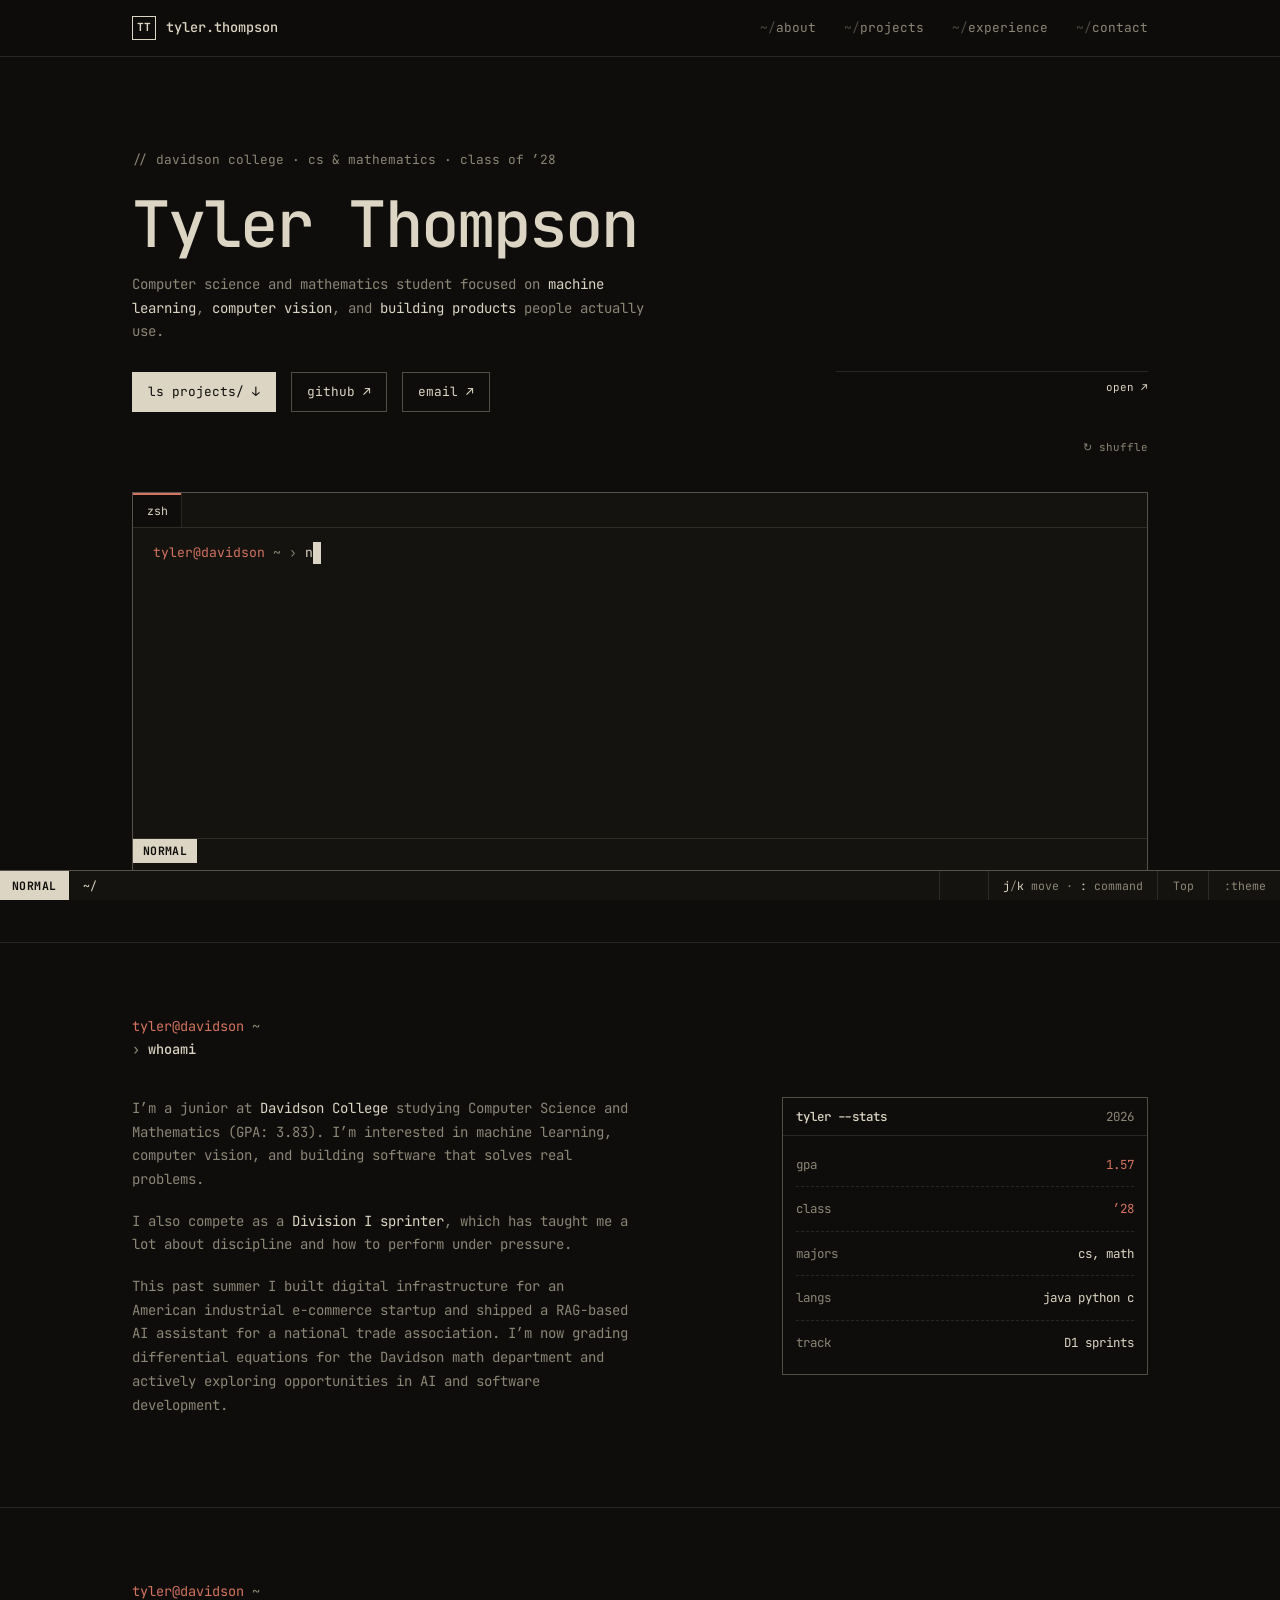
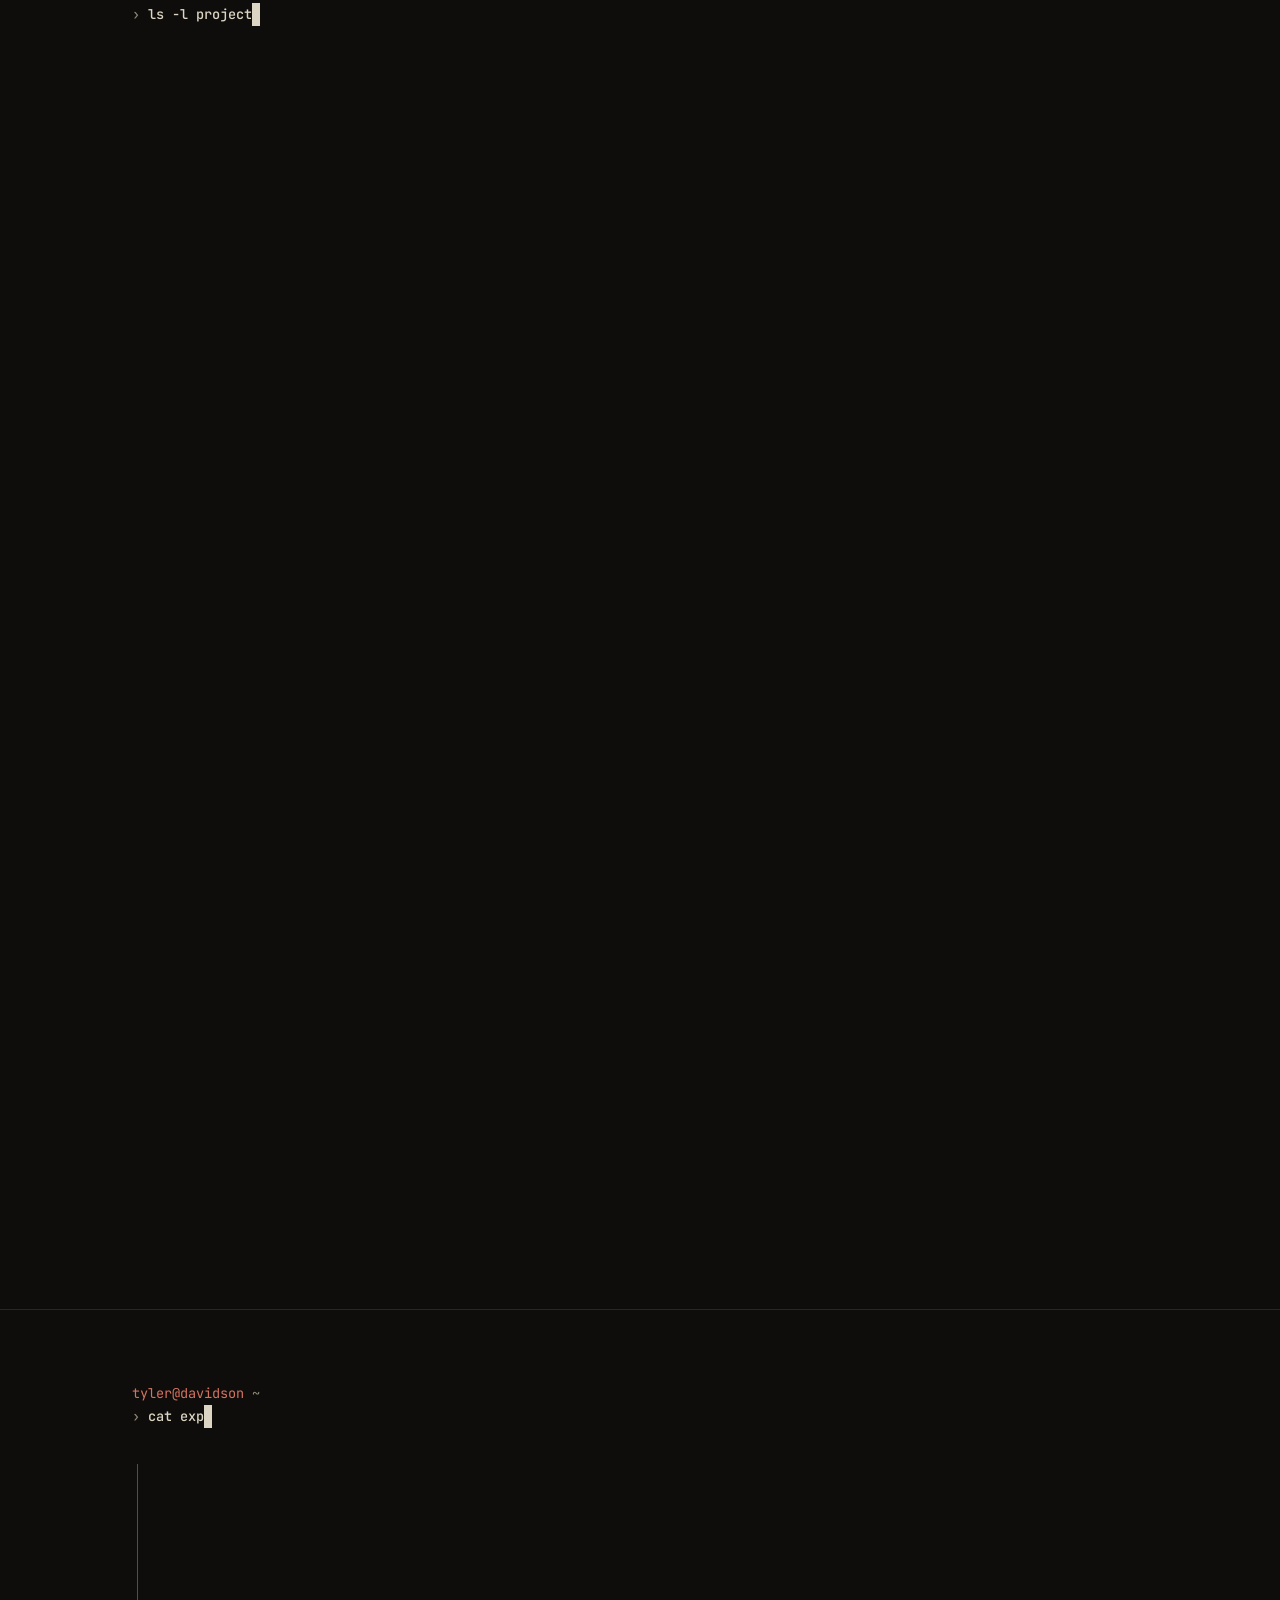
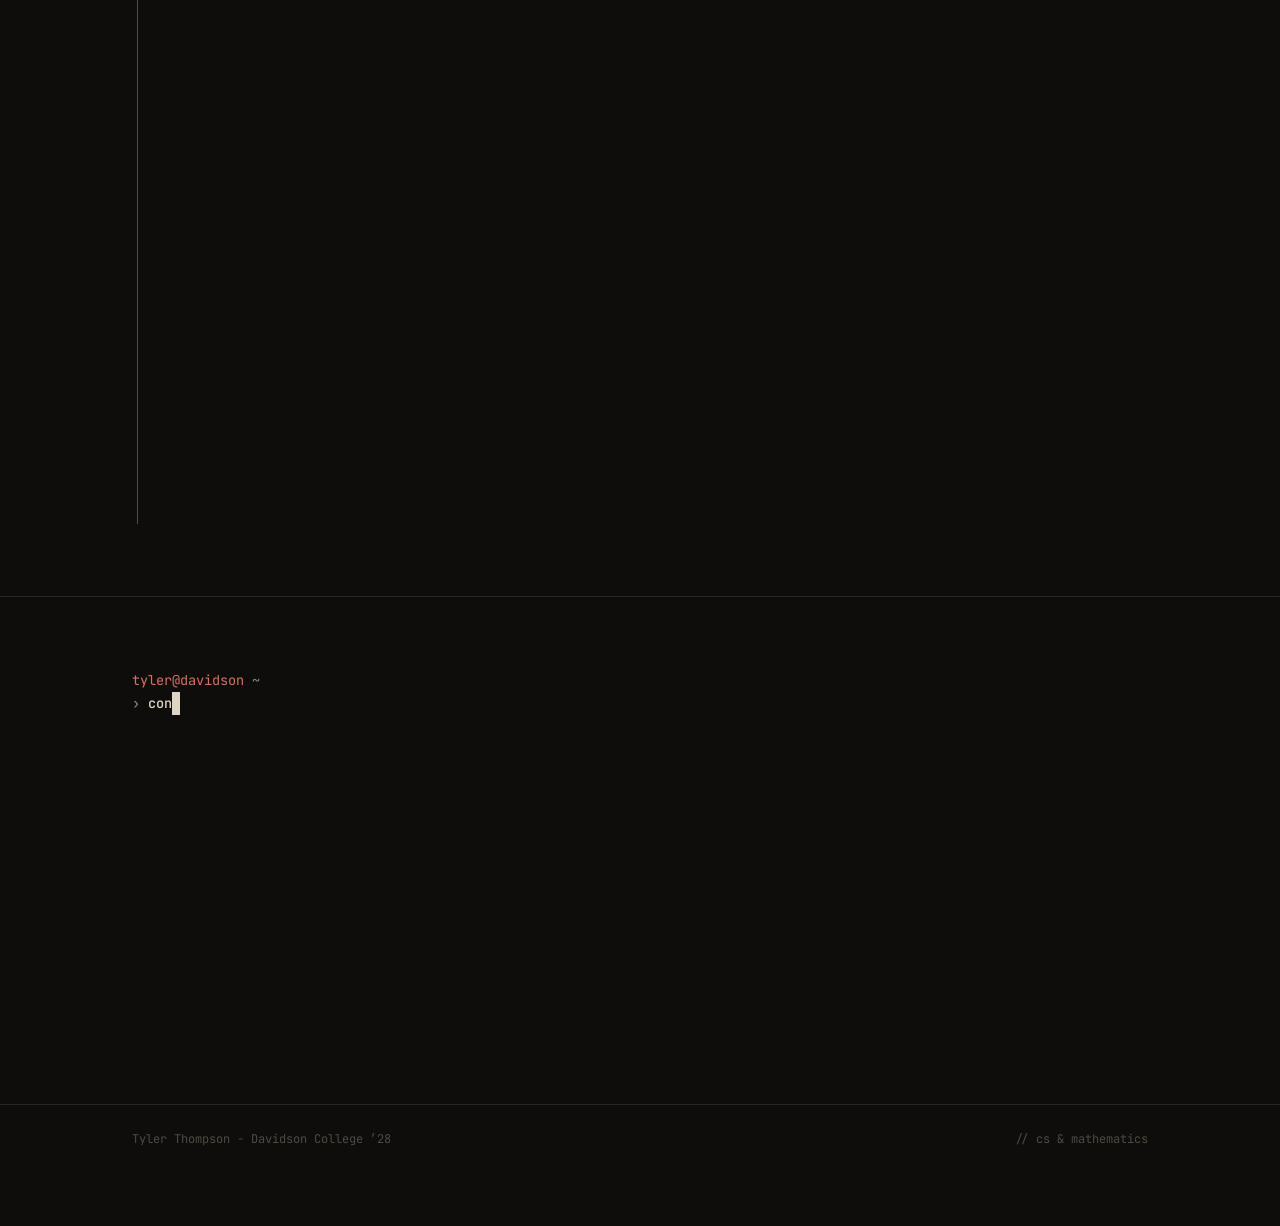
==== commit 86898748: "Slow the retro transition, end it on plain turf, and link the replay's full-screen intro" ====
--- a/index.html
+++ b/index.html
@@ -328,7 +328,7 @@
         </div>
       </a>
 
-      <a class="card" href="https://tylerthompson17.github.io/tylernfl/replays/2017_MIN_2018011401_4497/" data-retro data-retro-title="Retro Replay" data-retro-sub="NO at MIN 2017">
+      <a class="card" href="https://tylerthompson17.github.io/tylernfl/replays/2017_MIN_2018011401_4497/?intro=retro" data-retro data-retro-title="Retro Replay" data-retro-sub="NO at MIN 2017">
         <div class="card-head"><span><span class="num">07</span><span class="dir">tyler-nfl/</span></span><span class="go">&rarr;</span></div>
         <div class="card-body">
           <h3>Tyler NFL &amp; Retro Replay</h3>
@@ -1103,7 +1103,7 @@
     desc: 'A 100m race, simulated from a sprinter\u2019s velocity curve.' },
   { make: camScene, link: 'ascii-cam.html', title: 'ASCII Cam',
     desc: 'Turns your webcam into live ASCII art, right in the browser.' },
-  { make: replayScene, link: 'https://tylerthompson17.github.io/tylernfl/replays/2017_MIN_2018011401_4497/', title: 'Tyler NFL Retro Replay',
+  { make: replayScene, link: 'https://tylerthompson17.github.io/tylernfl/replays/2017_MIN_2018011401_4497/?intro=retro', title: 'Tyler NFL Retro Replay',
     desc: 'Famous NFL plays redrawn as pixel art from player tracking data. This one is the Minneapolis Miracle.',
     retro: { title: 'Retro Replay', sub: 'NO at MIN 2017' } },
 ];
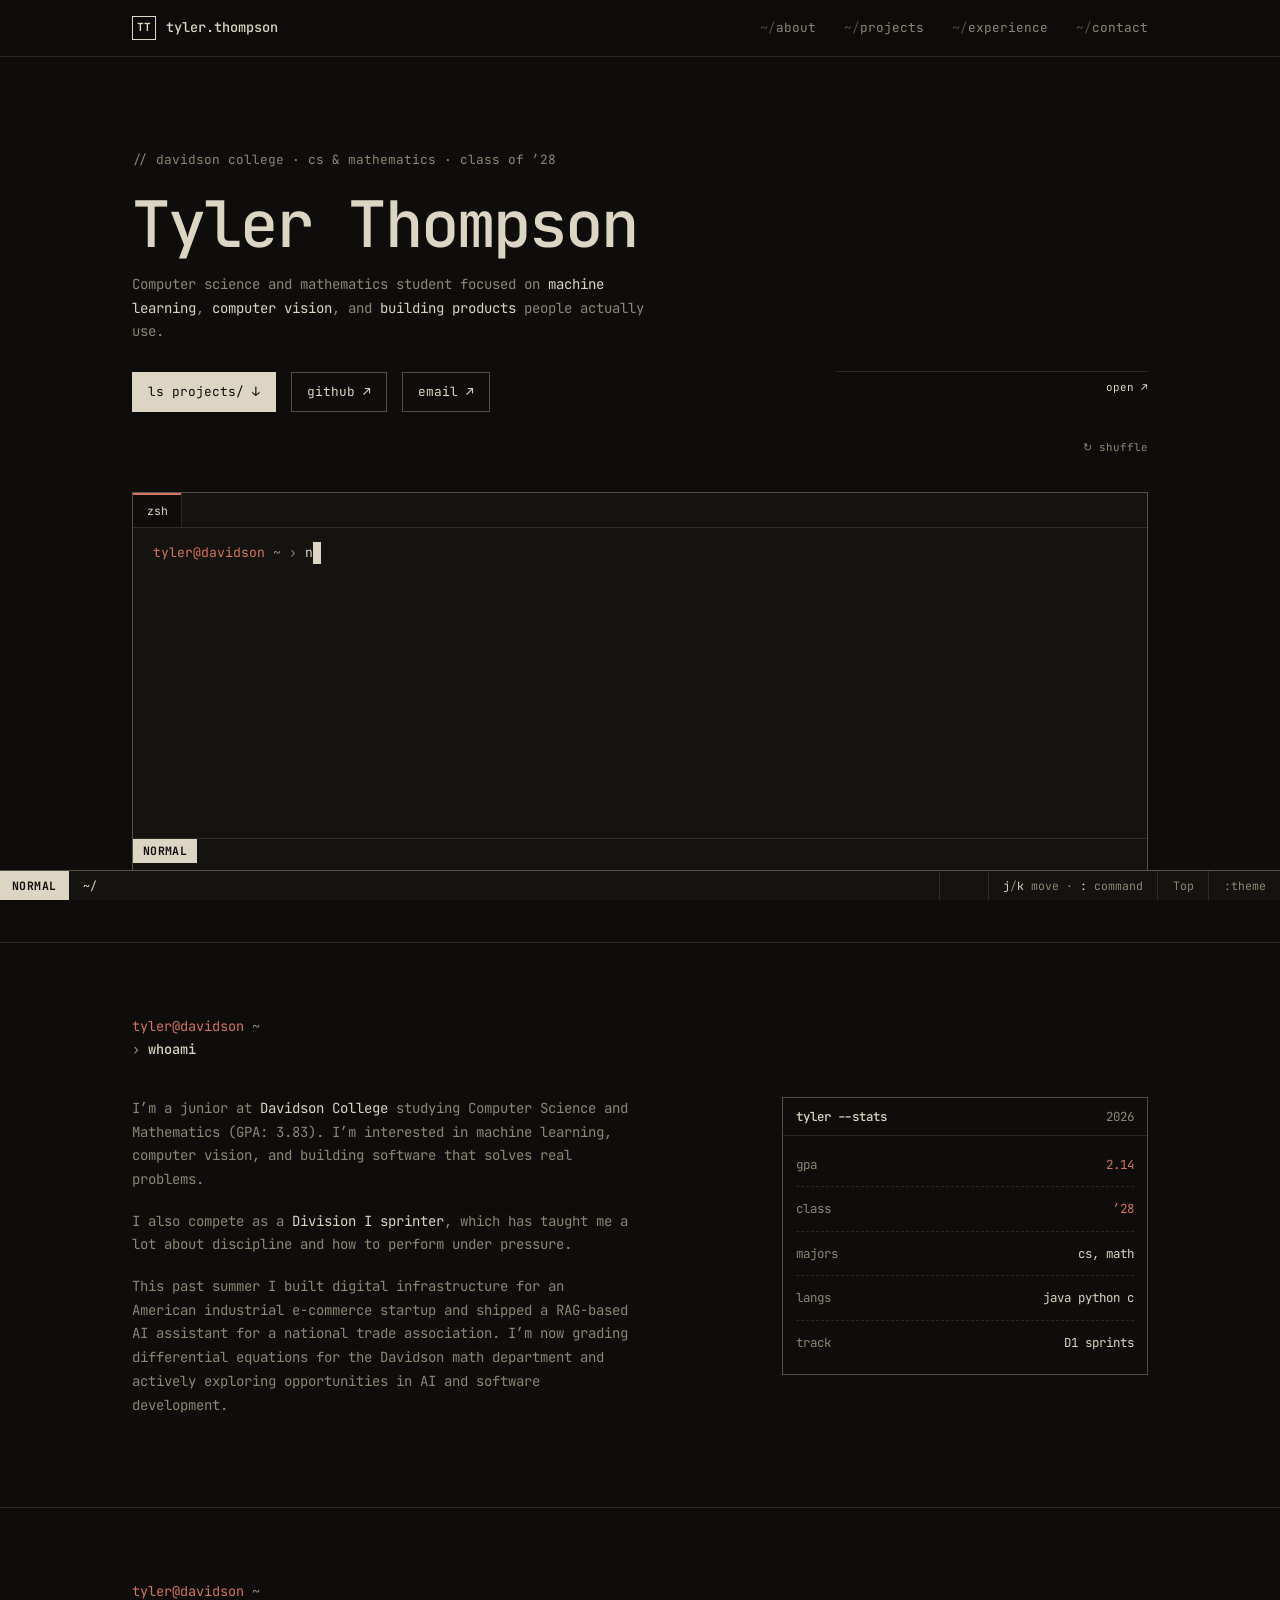
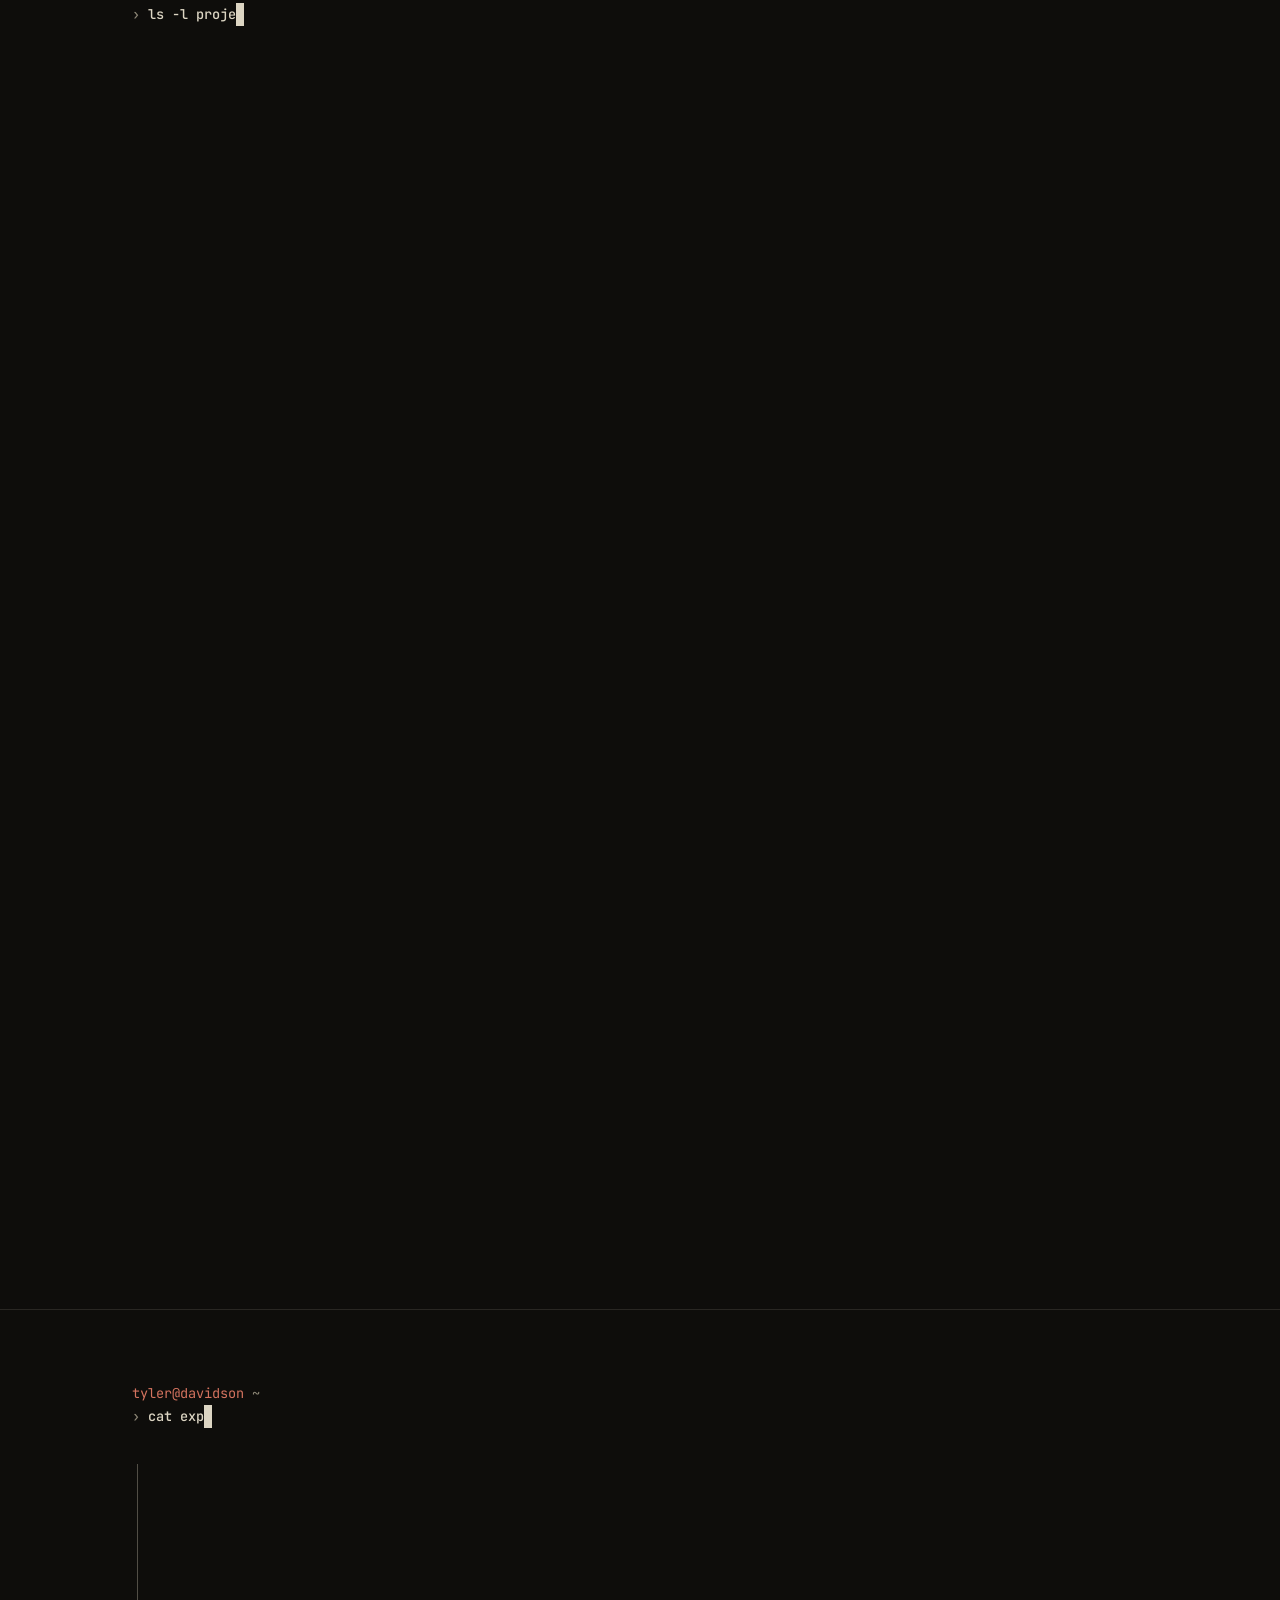
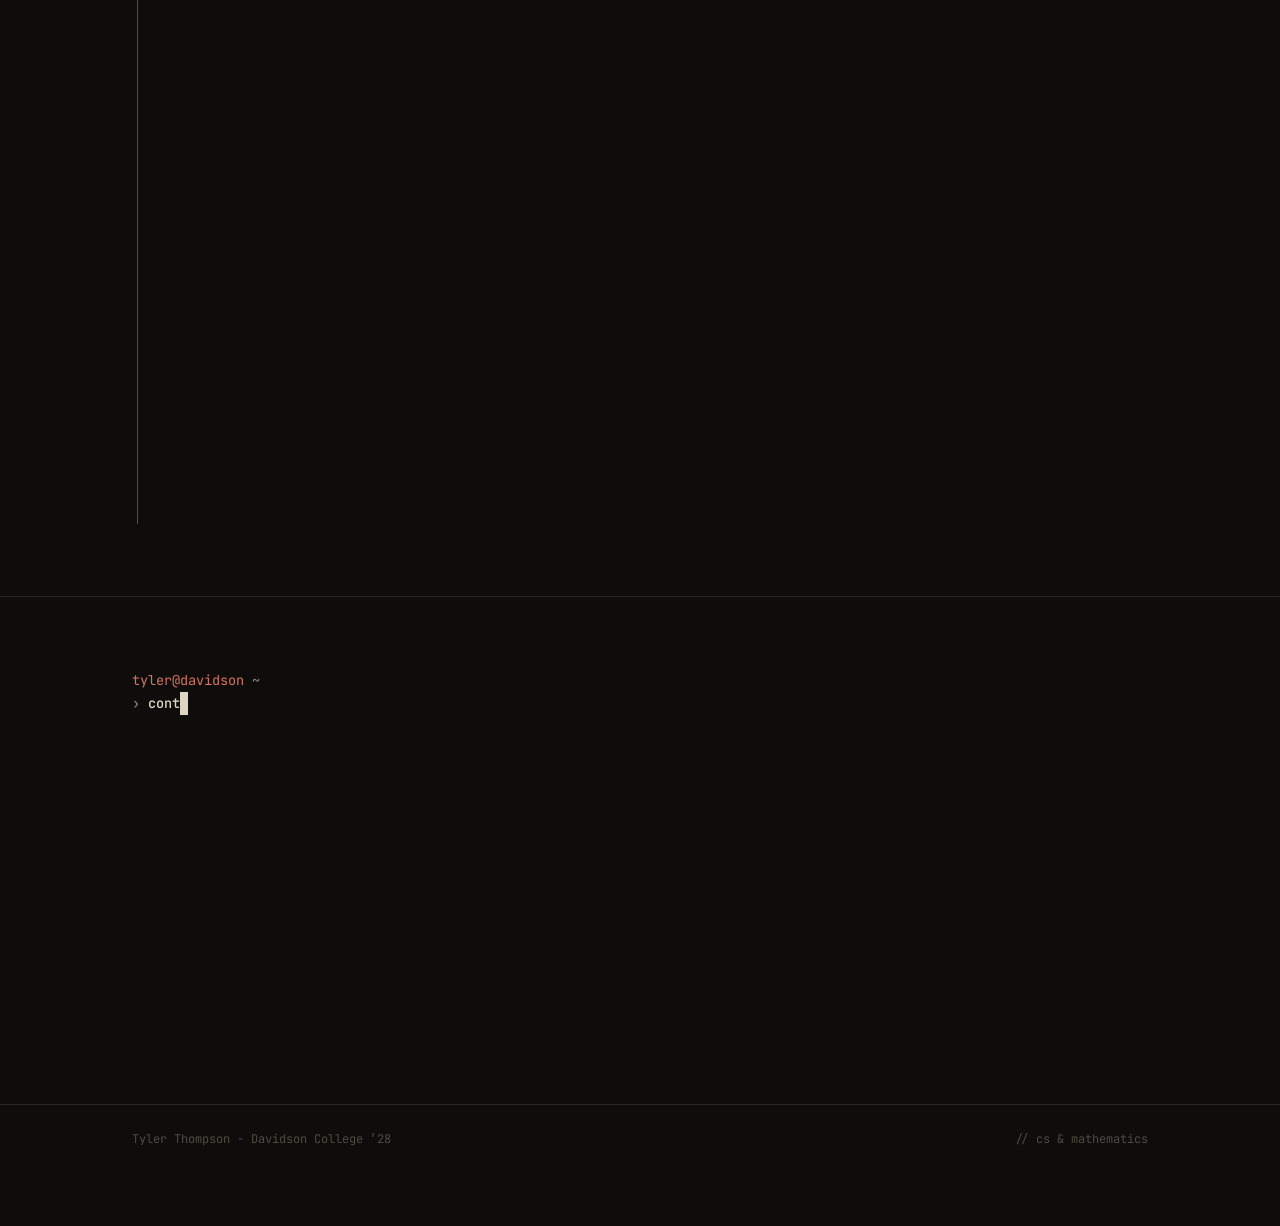
==== commit 5b79ec90: "Keep the hero scene panel a fixed size: caption no longer widens it, description box has a set heigh" ====
--- a/index.html
+++ b/index.html
@@ -53,7 +53,9 @@
   .scene pre b { font-weight: 400; color: var(--muted); }
   .scene pre i { font-style: normal; color: var(--fg); }
   .scene pre u { text-decoration: none; color: var(--accent); }
+  /* the caption never widens the figure: the ASCII grid alone sets its width */
   .scene figcaption {
+    width: 0; min-width: 100%;
     border-top: 1px solid var(--rule); padding-top: 0.4rem; margin-top: 0.4rem;
     font-size: 0.68rem; color: var(--muted); line-height: 1.6;
   }
@@ -61,9 +63,9 @@
   .scene #cap-title { color: var(--accent); }
   .scene #cap-link { color: var(--fg); text-decoration: none; white-space: nowrap; }
   .scene #cap-link:hover { color: var(--accent); }
-  .scene #cap-desc { width: 0; min-width: 100%; margin: 0.15rem 0 0.35rem; color: var(--muted); min-height: 3.2em; }
+  .scene #cap-desc { margin: 0.15rem 0 0.35rem; color: var(--muted); height: 3.2em; overflow: hidden; }
   .scene .cap-bot { display: flex; justify-content: space-between; gap: 1rem; }
-  .scene #cap-read { color: var(--faint); white-space: pre; min-height: 1.6em; overflow: hidden; text-overflow: ellipsis; }
+  .scene #cap-read { flex: 1; min-width: 0; color: var(--faint); white-space: pre; min-height: 1.6em; overflow: hidden; text-overflow: ellipsis; }
   .scene #cap-shuffle {
     font: inherit; color: var(--muted); background: none; border: 0; padding: 0;
     cursor: pointer; white-space: nowrap;
@@ -181,6 +183,7 @@
     .hero { padding: 2.5rem 0 3rem; }
     .hero h1 { white-space: normal; }
     .scene pre { font-size: 7px; line-height: 7px; height: 182px; }
+    .scene #cap-desc { height: 4.8em; }
     .about-grid { grid-template-columns: 1fr; gap: 2.5rem; }
     .projects-grid { grid-template-columns: 1fr; }
     .editor { font-size: 0.72rem; }
@@ -1104,7 +1107,7 @@
   { make: camScene, link: 'ascii-cam.html', title: 'ASCII Cam',
     desc: 'Turns your webcam into live ASCII art, right in the browser.' },
   { make: replayScene, link: 'https://tylerthompson17.github.io/tylernfl/replays/2017_MIN_2018011401_4497/?intro=retro', title: 'Tyler NFL Retro Replay',
-    desc: 'Famous NFL plays redrawn as pixel art from player tracking data. This one is the Minneapolis Miracle.',
+    desc: 'Famous NFL plays redrawn as pixel art from tracking data, like the Minneapolis Miracle.',
     retro: { title: 'Retro Replay', sub: 'NO at MIN 2017' } },
 ];
 
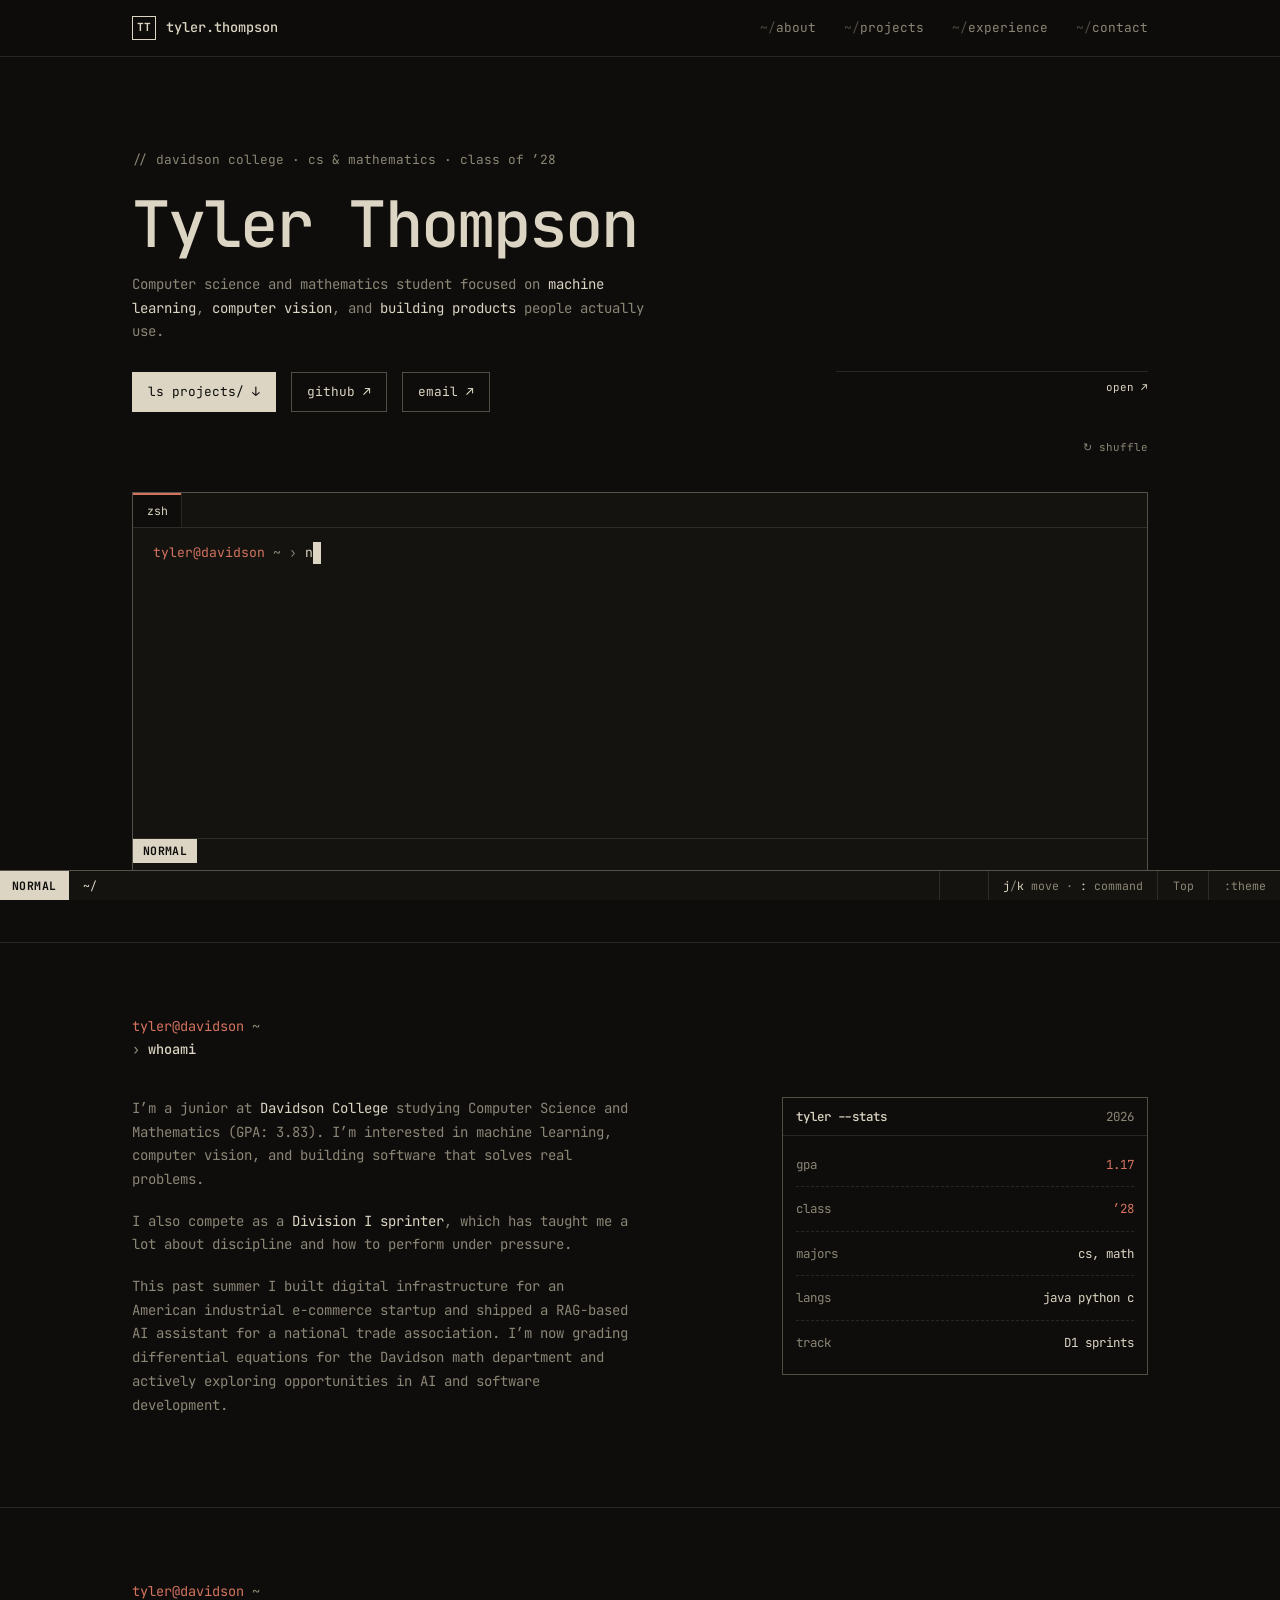
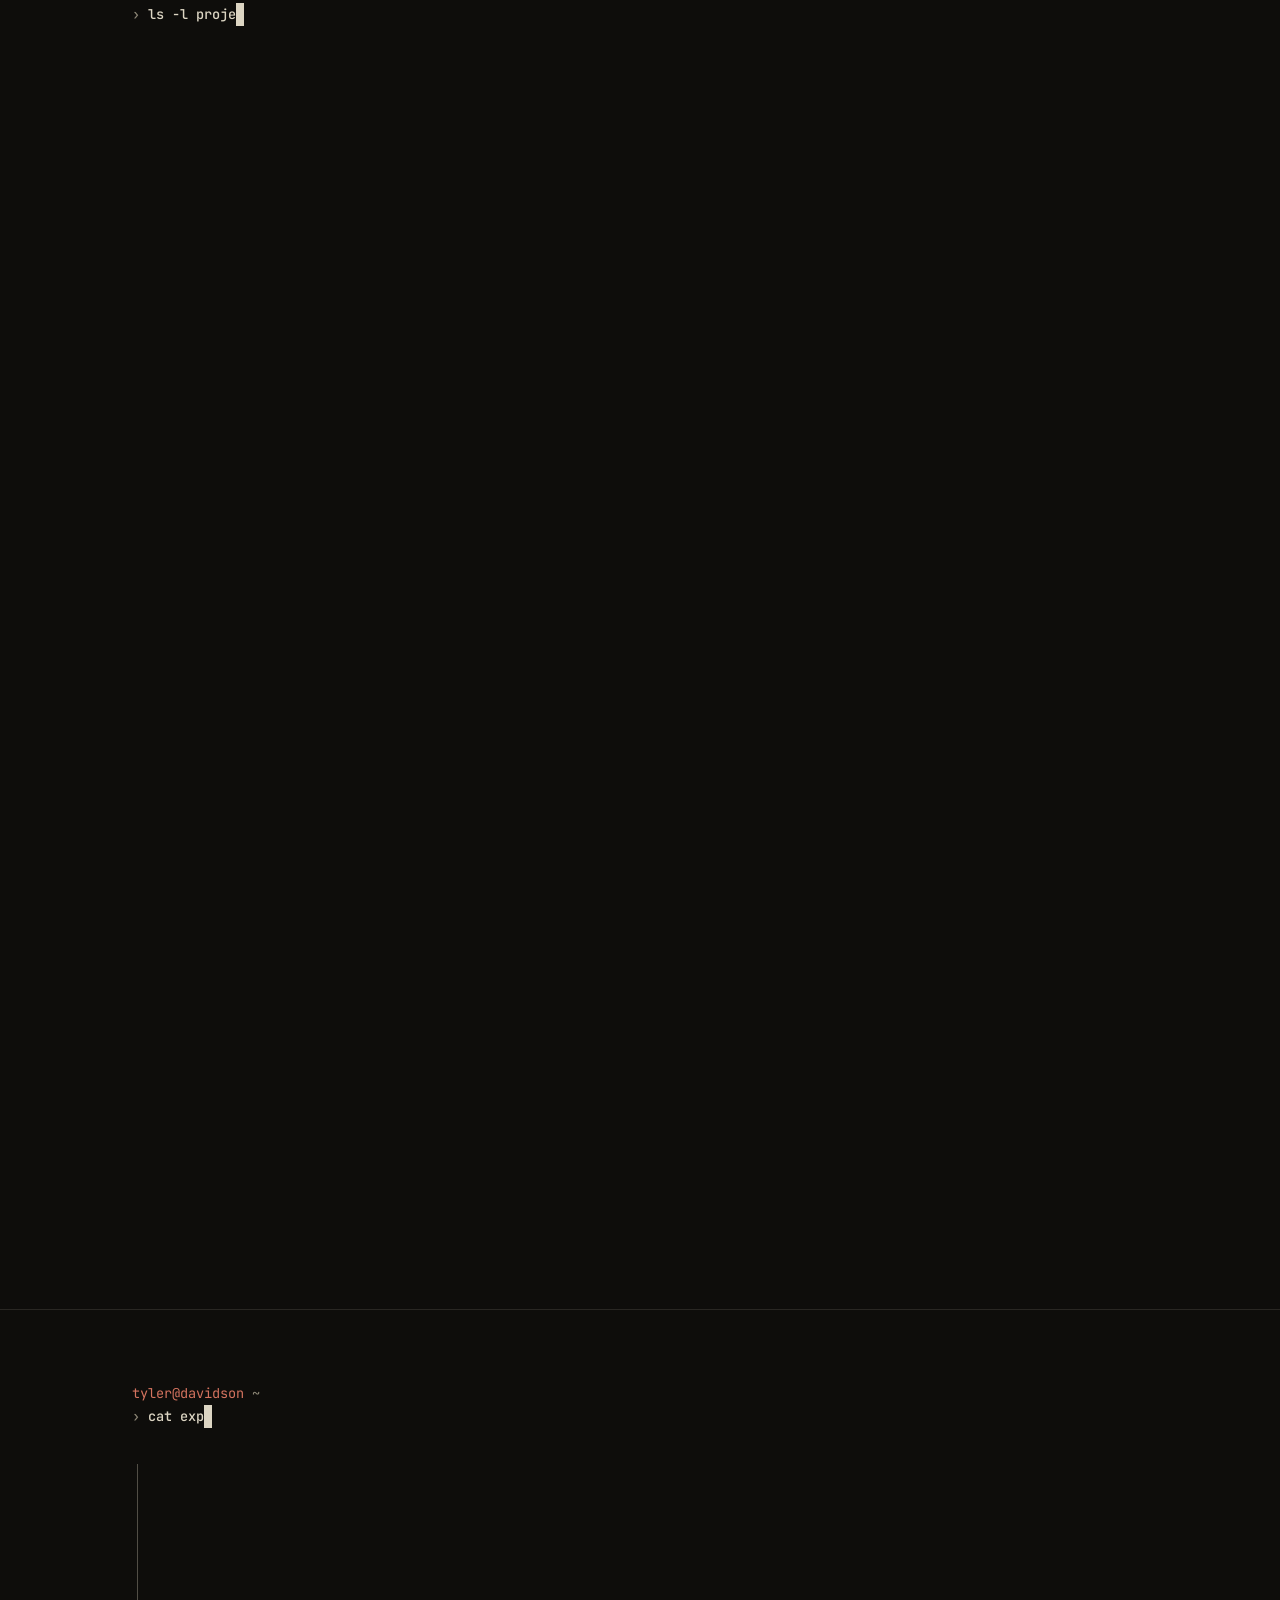
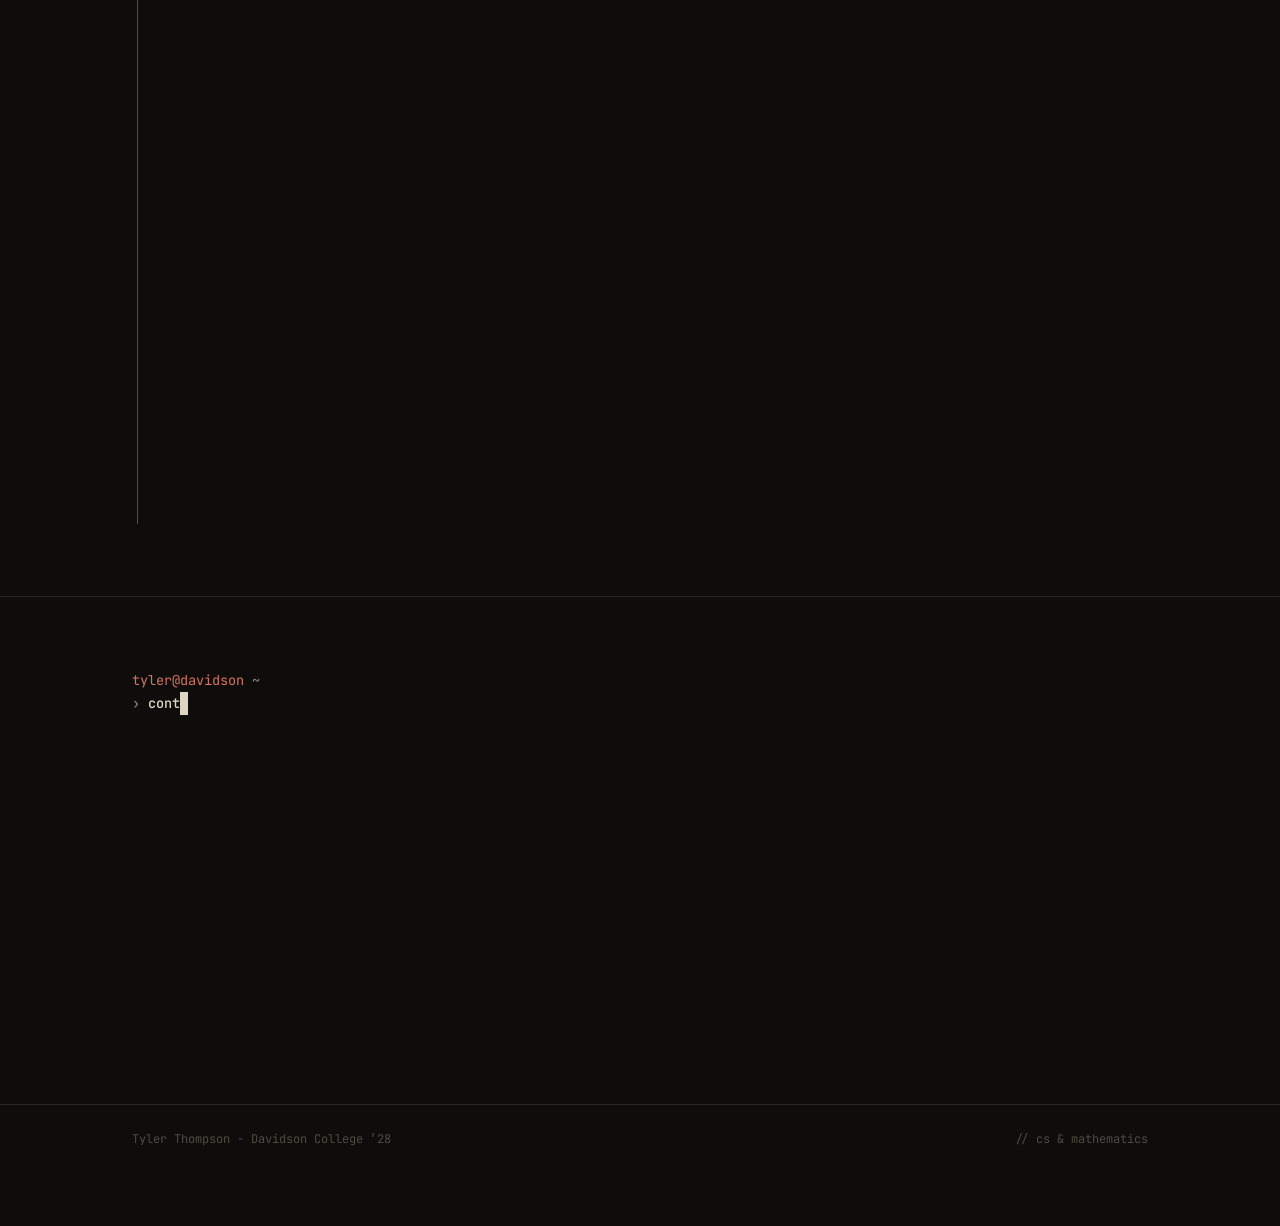
==== commit 111f33f1: "Open the local tylernfl dev server from a local copy; version retro.js so browsers fetch the new one" ====
--- a/index.html
+++ b/index.html
@@ -428,7 +428,7 @@
     # open to internships, research & interesting projects
 </script>
 <script src="ascii.js"></script>
-<script src="retro.js"></script>
+<script src="retro.js?v=2"></script>
 <script>
 const reduceMotion = window.matchMedia('(prefers-reduced-motion: reduce)').matches;
 const sleep = ms => new Promise(r => setTimeout(r, ms));
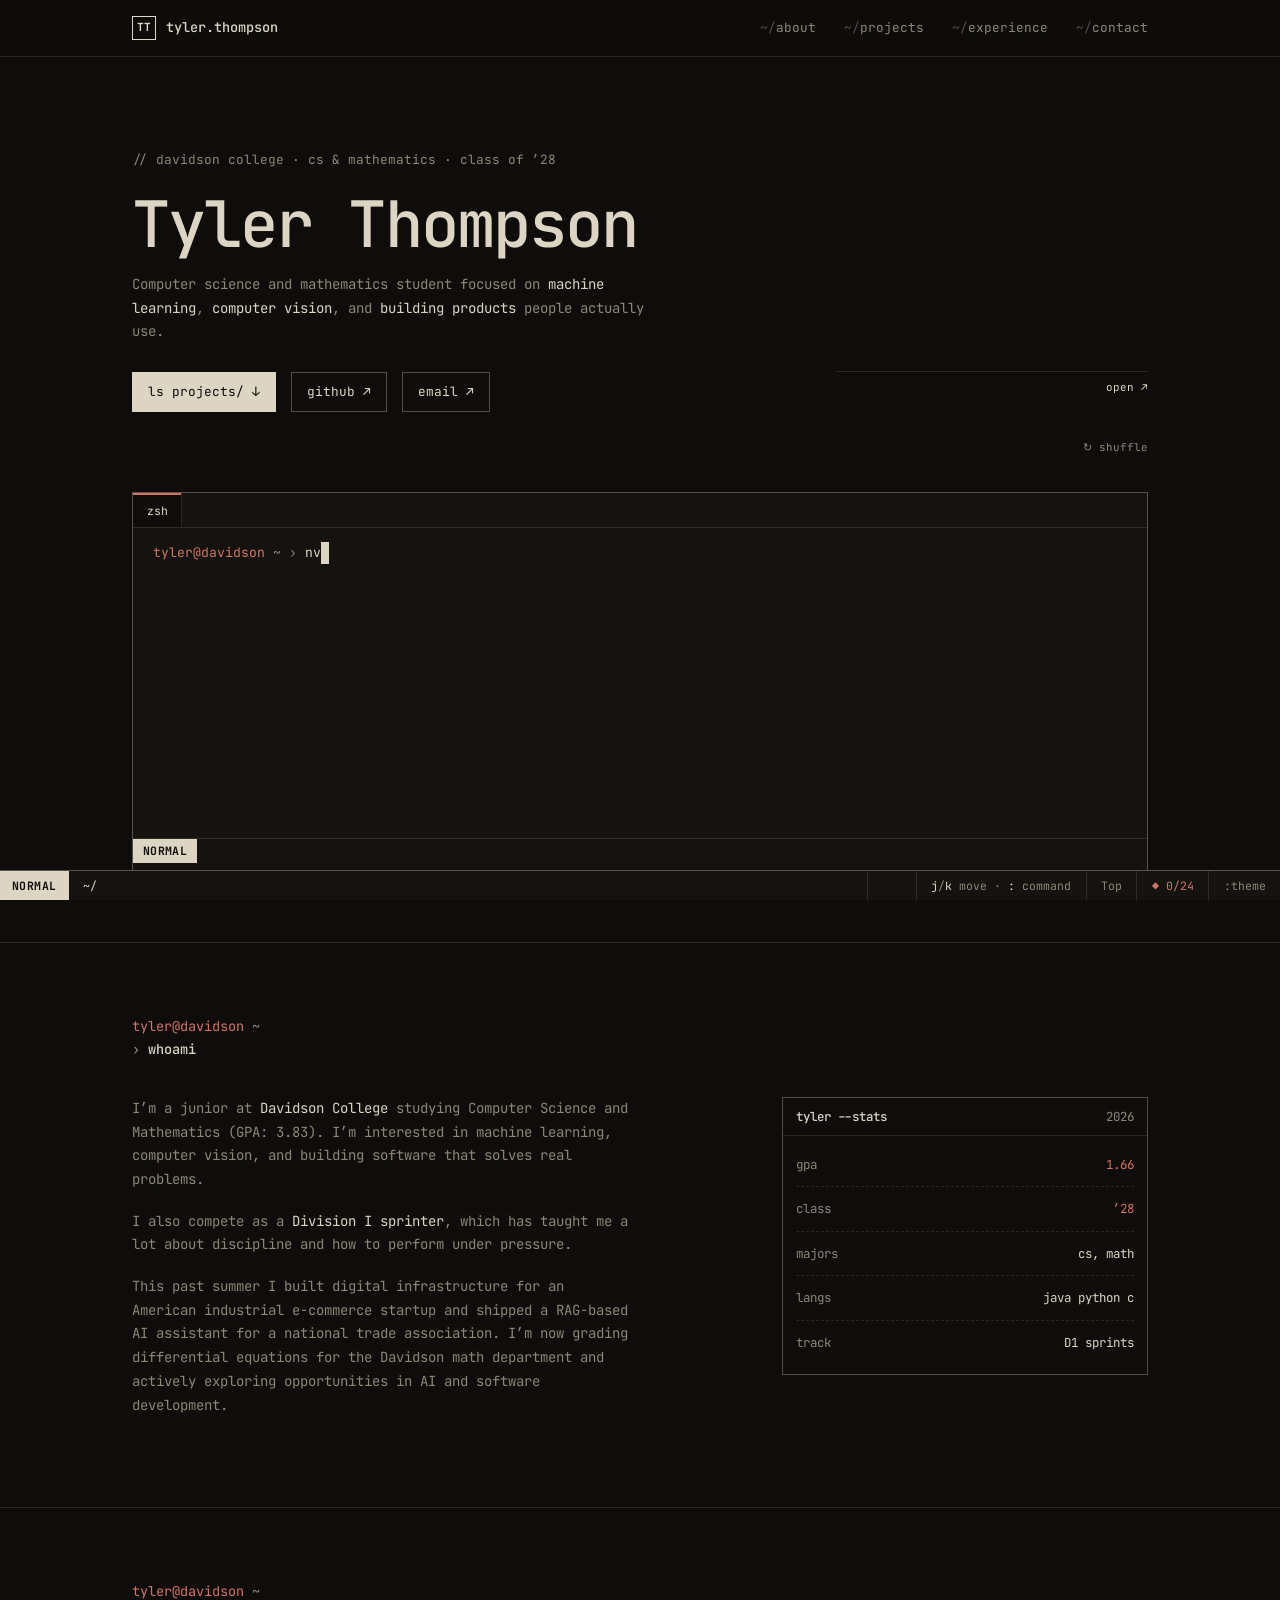
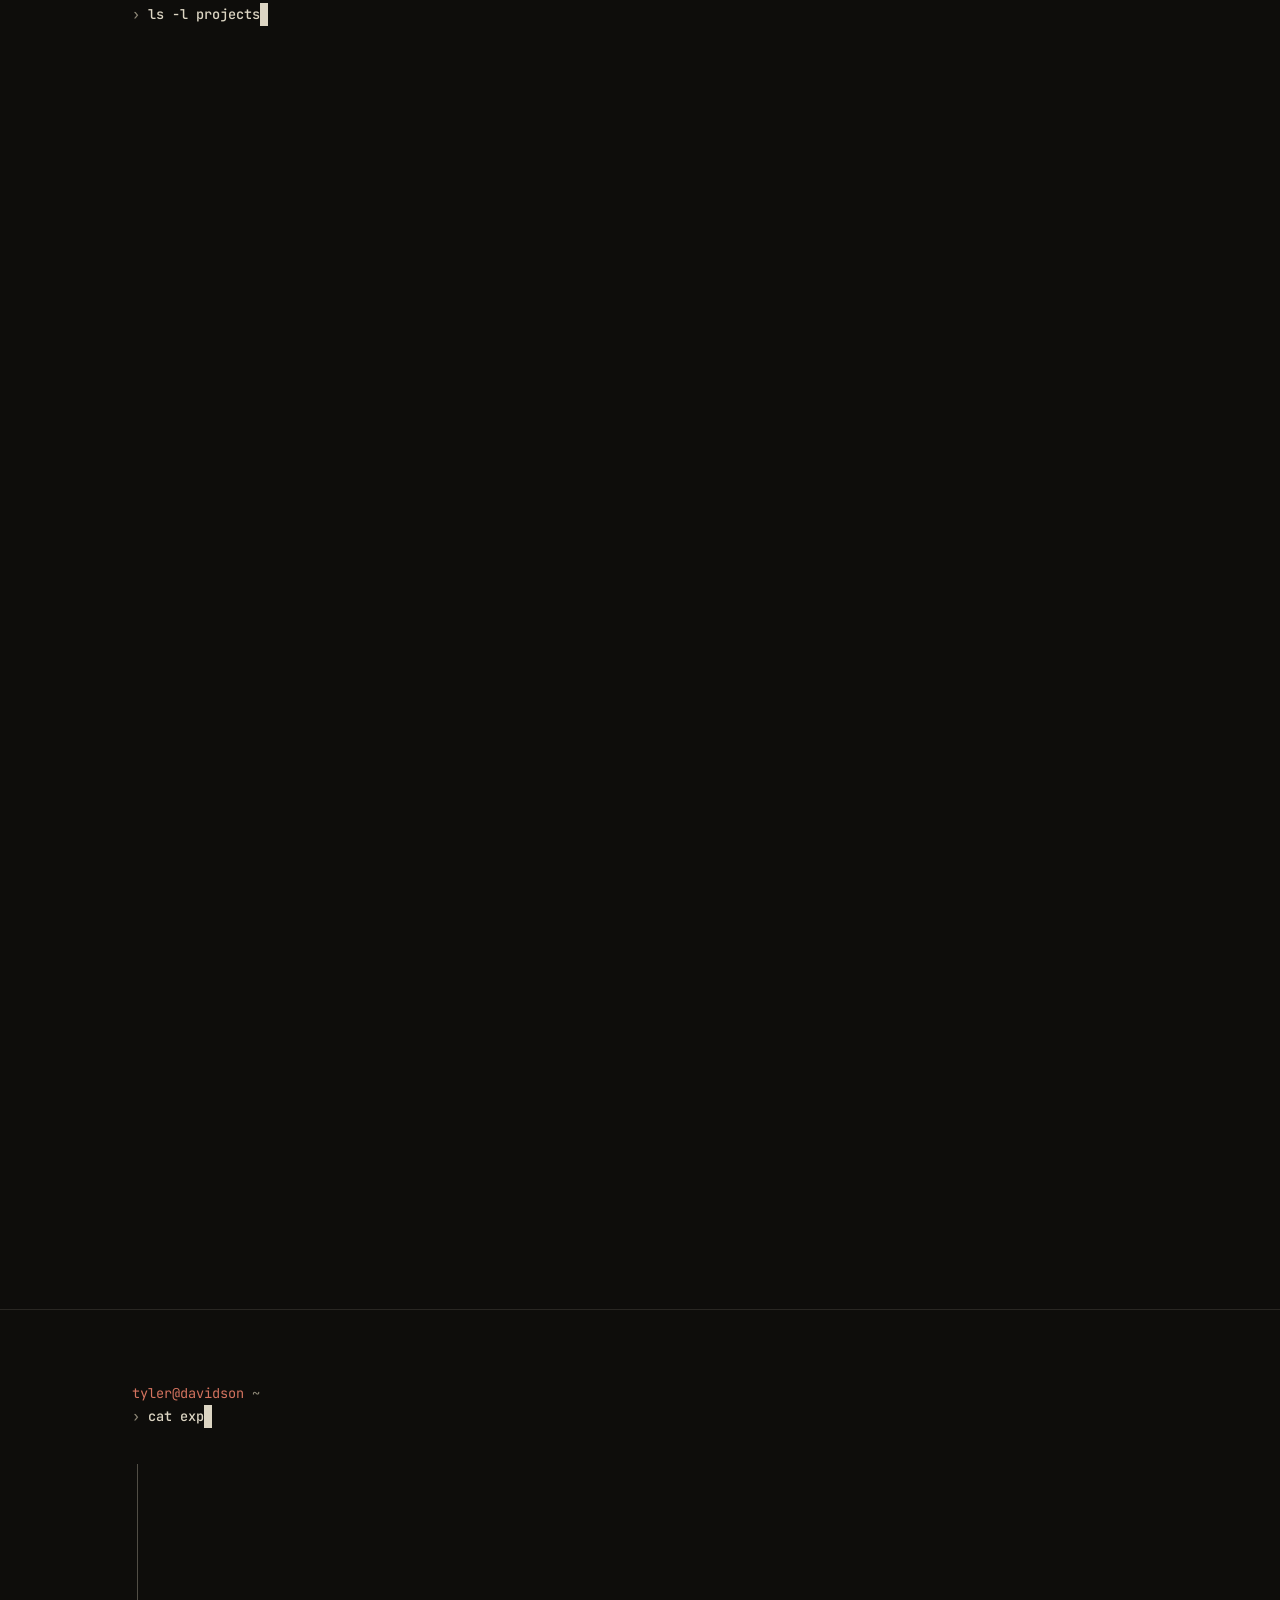
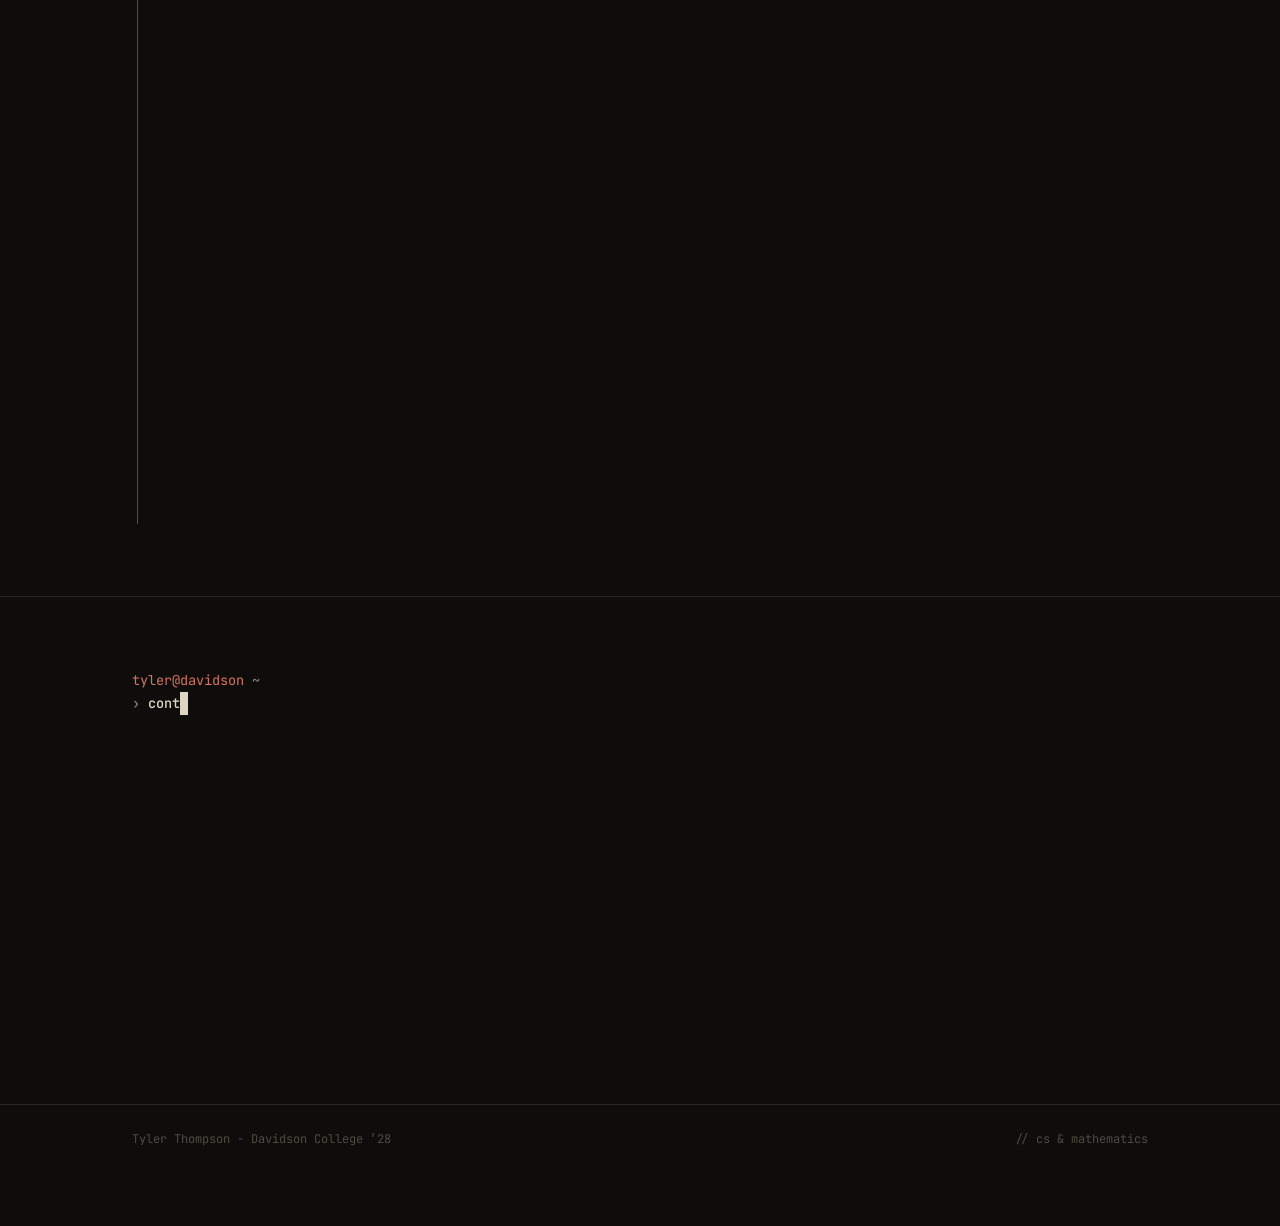
==== commit f8614f61: "Add easter eggs to the command bar 24 hidden commands, listed with clues under :secrets and the coun" ====
--- a/index.html
+++ b/index.html
@@ -118,6 +118,216 @@
   .statusline .pos { padding-right: 0.9rem; }
   .cmdline { font-size: 0.72rem; color: var(--muted); padding: 0.2rem 0.6rem; min-height: 1.9em; white-space: pre; overflow: hidden; }
 
+
+  /* EASTER EGGS (eggs.js) */
+  .egg-gone > *:not(.bar):not(.egg) { visibility: hidden; }
+  .egg-full { position: fixed; inset: 0; width: 100vw; height: 100vh; z-index: 55; pointer-events: none; }
+  .egg-sprint {
+    position: fixed; inset: 0; z-index: 55; background: var(--bg);
+    opacity: 0; transition: opacity 0.3s; overflow: hidden;
+  }
+  .egg-sprint.on { opacity: 1; }
+  .egg-sprint.bang { background: var(--fg); transition: none; }
+  .egg-sprint pre { position: absolute; left: 0; top: 0; font-size: 9px; line-height: 10px; color: var(--faint); font-variant-ligatures: none; }
+  .egg-sprint .t1 { color: var(--muted); }
+  .egg-sprint .t2 { color: var(--fg); }
+  .egg-sprint .t3 { color: var(--accent); font-weight: 700; }
+  .egg-sprint .t4 { color: var(--accent); opacity: 0.55; }
+  .egg-sprint .egg-head { position: absolute; left: 2rem; top: 1.25rem; font-size: 0.75rem; color: var(--muted); letter-spacing: 0.12em; }
+  .egg-sprint .egg-infield { position: absolute; transform: translate(-50%, -50%); text-align: center; }
+  .egg-sprint .egg-call {
+    font-size: clamp(1.3rem, 5vw, 3.2rem); font-weight: 500; letter-spacing: -0.02em; line-height: 1.1;
+    color: var(--fg); font-variant-numeric: tabular-nums; white-space: nowrap;
+  }
+  .egg-sprint .egg-call.done { color: var(--accent); }
+  .egg-sprint .egg-call.pop { animation: egg-pop 0.35s ease-out; }
+  .egg-sprint .egg-sub { margin-top: 0.4rem; min-height: 1.4em; font-size: 0.75rem; color: var(--muted); letter-spacing: 0.1em; }
+  .egg-sprint .egg-splits { display: flex; justify-content: center; gap: 1.25rem; flex-wrap: wrap; font-size: 0.72rem; color: var(--faint); }
+  .egg-sprint .egg-splits b { color: var(--fg); font-weight: 400; }
+  @keyframes egg-pop { from { transform: scale(1.25); opacity: 0; } to { transform: none; opacity: 1; } }
+  html.egg-crt, html.egg-crt body { background: #000; }
+  html.egg-crt body > :not(.bar):not(.egg):not(script) { background: var(--bg); }
+  html.egg-crt .bar, html.egg-dark body > :not(.egg) { visibility: hidden; }
+  .egg-tv { position: fixed; inset: 0; z-index: 2000; pointer-events: none; display: grid; place-items: center; }
+  .egg-tv .egg-line {
+    position: absolute; left: 0; right: 0; top: 50%; height: 3px; margin-top: -1px; opacity: 0;
+    background: #fff; box-shadow: 0 0 12px 3px rgba(255,255,255,0.8), 0 0 40px 8px rgba(212,115,95,0.5);
+  }
+  .egg-tv .egg-msg { color: #dcd5c3; font-family: var(--mono); font-size: 0.95rem; }
+  .egg-sprint .egg-note {
+    position: absolute; left: 0; right: 0; bottom: 3rem; text-align: center;
+    font-size: clamp(0.9rem, 2.4vw, 1.25rem); color: var(--fg);
+  }
+  .egg-sprint .egg-note.pop { animation: egg-pop 0.35s ease-out; }
+  .egg-bj .egg-win { width: min(560px, 100%); }
+  .egg-bj .egg-out { line-height: 1.25; font-variant-ligatures: none; }
+  .egg-bj .suit { display: inline-block; width: 1ch; text-align: center; }
+  .egg-bj .red { color: var(--accent); }
+  .egg-bj b { color: var(--accent); font-weight: 500; }
+  .egg-bj .egg-acts button { font: inherit; color: var(--fg); background: none; border: 1px solid var(--rule-strong); padding: 0.1rem 0.5rem; margin: 0.5rem 0.4rem 0 0; cursor: pointer; }
+  .egg-bj .egg-acts button:hover { border-color: var(--accent); color: var(--accent); }
+  .egg-hire {
+    position: fixed; inset: 0; z-index: 55; display: grid; place-items: center; padding: 16px;
+    background: color-mix(in srgb, var(--bg) 70%, transparent); backdrop-filter: blur(3px);
+    opacity: 0; transition: opacity 0.25s;
+  }
+  .egg-hire.on { opacity: 1; }
+  .egg-hire .egg-win { width: min(660px, 100%); max-height: calc(100vh - 80px); overflow: auto; background: var(--panel); border: 1px solid var(--rule-strong); }
+  .egg-hire .egg-title { display: flex; justify-content: space-between; padding: 0.45rem 0.85rem; border-bottom: 1px solid var(--rule); font-size: 0.72rem; color: var(--muted); }
+  .egg-hire .egg-title button { font: inherit; color: var(--muted); background: none; border: 0; cursor: pointer; }
+  .egg-hire .egg-title button:hover { color: var(--accent); }
+  .egg-hire .egg-out { padding: 0.9rem 1rem 1rem; font-size: 0.78rem; line-height: 1.65; color: var(--fg); white-space: pre-wrap; }
+  .egg-hire .m { color: var(--accent); }
+  .egg-hire .h { color: var(--kw); }
+  .egg-hire .dim { color: var(--faint); }
+  .egg-hire a { color: var(--accent); }
+
+  .bar #bar-main { cursor: text; overflow: hidden; }
+  .bar #bar-main .msg { min-width: 0; overflow: hidden; text-overflow: ellipsis; white-space: nowrap; }
+  .bar #egg-count { color: var(--accent); }
+  .bar #egg-count.all { color: var(--kw); }
+  .bar #egg-count.pulse { animation: egg-pulse 0.9s ease-out; }
+  @keyframes egg-pulse { 0% { background: var(--accent); color: var(--bg); } 100% { background: transparent; } }
+  .egg-panel {
+    position: fixed; right: 8px; bottom: 38px; z-index: 61; width: min(440px, calc(100vw - 16px));
+    background: var(--panel); border: 1px solid var(--rule-strong); font-size: 0.75rem;
+    box-shadow: 0 12px 40px rgba(0,0,0,0.35); animation: egg-pop-up 0.18s ease-out;
+    max-height: calc(100vh - 56px); overflow-y: auto;
+  }
+  @keyframes egg-pop-up { from { opacity: 0; transform: translateY(6px); } }
+  .egg-panel .egg-ph { display: flex; justify-content: space-between; padding: 0.5rem 0.8rem; border-bottom: 1px solid var(--rule); color: var(--muted); }
+  .egg-panel .egg-ph b { color: var(--accent); font-weight: 500; }
+  .egg-panel .egg-ph button { font: inherit; color: var(--muted); background: none; border: 0; cursor: pointer; }
+  .egg-panel .egg-row {
+    display: grid; grid-template-columns: 9.5rem 1fr auto; gap: 0.8rem; align-items: baseline; width: 100%;
+    font: inherit; text-align: left; color: var(--muted); background: none; border: 0; border-bottom: 1px dashed var(--rule);
+    padding: 0.55rem 0.8rem; cursor: pointer;
+  }
+  .egg-panel .egg-row:hover { background: var(--sel); }
+  .egg-panel .egg-cmd { color: var(--faint); white-space: nowrap; }
+  .egg-panel .got .egg-cmd { color: var(--accent); }
+  .egg-panel .egg-what { color: var(--muted); }
+  .egg-panel .got .egg-what { color: var(--fg); }
+  .egg-panel .egg-go { color: var(--faint); white-space: nowrap; }
+  .egg-panel .egg-row:hover .egg-go { color: var(--accent); }
+  .egg-panel .egg-clue { grid-column: 1 / 3; }
+  .egg-panel .egg-pf { padding: 0.5rem 0.8rem; color: var(--faint); }
+  .egg-panel kbd { font: inherit; color: var(--fg); }
+  @media (max-width: 480px) { .egg-panel .egg-row { grid-template-columns: 1fr auto; } .egg-panel .egg-cmd { grid-column: 1 / -1; } .egg-panel .egg-clue { grid-column: 1; } }
+
+  /* vim eggs: :%s, dd/p, :vsplit, :git blame, :set nu, :syntax off, :earlier, :!, 4942, visual mode */
+  mark.egg-sub { color: inherit; background: var(--sel); outline: 1px solid var(--accent); outline-offset: 1px; border-radius: 1px; transition: background 0.6s, outline-color 0.6s; }
+  mark.egg-sub.flip { background: var(--accent); color: var(--bg); animation: egg-flip 0.35s ease-out; }
+  mark.egg-sub.done { background: transparent; color: inherit; outline-color: transparent; }
+  @keyframes egg-flip { from { transform: rotateX(90deg); display: inline-block; } to { transform: none; } }
+  .egg-put { box-shadow: inset 3px 0 0 var(--accent); }
+
+  .egg-split { position: fixed; inset: 0; z-index: 70; display: flex; background: var(--rule-strong); opacity: 0; transform: scale(0.985); transition: opacity 0.22s, transform 0.22s; }
+  .egg-split.on { opacity: 1; transform: none; }
+  .egg-split.h { flex-direction: column; }
+  .egg-split iframe { flex: 1; min-width: 0; min-height: 0; border: 0; background: var(--bg); }
+  .egg-split > i { flex: none; width: 1px; background: var(--rule-strong); }
+  .egg-split.h > i { width: auto; height: 1px; }
+  .egg-split .egg-split-x {
+    position: absolute; left: 50%; bottom: 38px; transform: translateX(-50%); z-index: 1; font: 0.72rem var(--mono); color: var(--muted);
+    background: var(--panel); border: 1px solid var(--rule-strong); padding: 0.15rem 0.5rem; cursor: pointer;
+  }
+  .egg-split .egg-split-x:hover { color: var(--accent); border-color: var(--accent); }
+  html.egg-pane .bar .hint { display: none; }
+
+  html.egg-blame-wide body { padding-left: 350px; }
+  .egg-blame-col { position: absolute; left: 0; top: 0; width: 342px; border-right: 1px solid var(--rule-strong); background: var(--panel); z-index: 40; animation: egg-fade 0.3s; }
+  .egg-blame-ln, .egg-blame-in { font: 400 0.66rem/1.6 var(--mono); color: var(--faint); white-space: nowrap; overflow: hidden; text-overflow: ellipsis; letter-spacing: 0; text-align: left; }
+  .egg-blame-ln { position: absolute; left: 12px; right: 10px; }
+  .egg-blame-in { display: block; width: 0; min-width: 100%; margin-bottom: 0.25rem; font-style: normal; text-transform: none; }
+  .egg-blame-ln b, .egg-blame-in b { color: var(--accent); font-weight: 400; }
+  .egg-blame-ln q, .egg-blame-in q { color: var(--muted); quotes: none; }
+  @keyframes egg-fade { from { opacity: 0; } }
+
+  html.egg-nu-pad body { padding-left: 2.6rem; }
+  .egg-nu-layer { position: absolute; left: 0; top: 0; width: 0; z-index: 40; pointer-events: none; }
+  .egg-nu-layer span { position: absolute; width: 4ch; text-align: right; font: 400 0.7rem var(--mono); color: var(--faint); font-variant-numeric: tabular-nums; }
+  .egg-nu-layer span.cur { color: var(--kw); font-weight: 700; }
+
+  html.egg-nosyn :is(nav, main, footer) :is(*, *::before, *::after) {
+    color: var(--fg) !important; font-weight: 400 !important; font-style: normal !important;
+    text-decoration: none !important; text-shadow: none !important; box-shadow: none !important;
+  }
+  html.egg-nosyn :is(nav, main, footer) :is(.btn, .brand-mark, .tab.active, .ln.cur, .mode) { background: transparent !important; }
+  html.egg-nosyn .hero h1 .cursor, html.egg-nosyn .caret { background: var(--fg) !important; }
+
+  .egg-warp { position: fixed; inset: 0; z-index: 80; display: grid; place-items: center; background: #000; pointer-events: none; }
+  .egg-warp b {
+    font: 500 clamp(4rem, 18vw, 12rem) var(--mono); color: #fff; letter-spacing: -0.04em; font-variant-numeric: tabular-nums;
+    text-shadow: 3px 0 #d4735f, -3px 0 #4fb3c9; animation: egg-jitter 0.08s steps(2) infinite;
+  }
+  @keyframes egg-jitter { 50% { transform: translate(2px, -1px) skewX(-2deg); opacity: 0.85; } }
+
+  .egg-retro {
+    position: fixed; left: 0; right: 0; top: 0; bottom: 30px; z-index: 58; overflow: auto; overscroll-behavior: contain;
+    padding: 2.6rem 12px 2rem; opacity: 0; transition: opacity 0.2s;
+    background: #000033 radial-gradient(#fff 1px, transparent 1.5px) 0 0 / 46px 46px;
+    font: 16px/1.35 'Times New Roman', Times, serif; color: #000;
+  }
+  .egg-retro.on { opacity: 1; }
+  .egg-retro .r-tm { position: fixed; top: 0; left: 0; right: 0; z-index: 1; padding: 0.4rem 0.8rem; font: 0.72rem var(--mono); color: #dcd5c3; background: #000; border-bottom: 1px solid #333; }
+  .egg-retro .r-tm b { color: #d4735f; font-weight: 400; }
+  .egg-retro .r-page { max-width: 760px; margin: 0 auto; background: #c0c0c0; border: 3px outset #fff; }
+  .egg-retro .r-marquee { overflow: hidden; white-space: nowrap; background: #000080; color: #ffff00; font: bold 15px 'Comic Sans MS', 'Comic Sans', cursive; padding: 4px 0; }
+  .egg-retro .r-marquee span { display: inline-block; padding-left: 100%; animation: r-scroll 14s linear infinite; }
+  @keyframes r-scroll { to { transform: translateX(-100%); } }
+  .egg-retro .r-tbl { width: 100%; border-collapse: separate; border-spacing: 6px; }
+  .egg-retro td { vertical-align: top; }
+  .egg-retro .r-side { width: 170px; background: #008080; color: #fff; padding: 8px; border: 2px inset #fff; font-family: 'Comic Sans MS', 'Comic Sans', cursive; font-size: 14px; }
+  .egg-retro .r-side a { color: #ffff00; }
+  .egg-retro .r-side p { margin-bottom: 10px; }
+  .egg-retro .r-ring { border: 2px ridge #fff; padding: 6px; margin: 10px 0; text-align: center; font-size: 12px; }
+  .egg-retro .r-main { background: #fff; padding: 12px 16px; border: 2px inset #fff; }
+  .egg-retro .r-main a { color: #0000ee; }
+  .egg-retro h1.r-rainbow {
+    font: bold 42px 'Comic Sans MS', 'Comic Sans', cursive; text-align: center; margin: 4px 0 8px;
+    background: linear-gradient(90deg, red, orange, #ff0, lime, cyan, blue, violet); -webkit-background-clip: text; background-clip: text; color: transparent;
+  }
+  .egg-retro .r-uc { text-align: center; font: bold 15px Arial, sans-serif; color: #000; padding: 4px; margin: 0 auto 6px; max-width: 360px;
+    background: repeating-linear-gradient(45deg, #ffcc00 0 12px, #000 12px 24px); }
+  .egg-retro .r-uc { color: #fff; text-shadow: 1px 1px 0 #000, -1px -1px 0 #000; }
+  .egg-retro .r-hr { border: 0; height: 4px; margin: 12px 0; background: linear-gradient(90deg, red, orange, #ff0, lime, cyan, blue, violet); }
+  .egg-retro h2 { font: bold 22px 'Times New Roman', serif; color: #800080; margin: 14px 0 6px; text-decoration: underline; }
+  .egg-retro ul { margin: 0 0 8px 24px; }
+  .egg-retro p { margin-bottom: 8px; }
+  .egg-retro .r-new { color: red; font: bold 14px Arial, sans-serif; animation: r-blink 0.9s steps(1) infinite; text-decoration: none; display: inline-block; }
+  @keyframes r-blink { 50% { visibility: hidden; } }
+  .egg-retro .r-counter { text-align: center; }
+  .egg-retro .r-counter span { font: bold 18px 'Courier New', monospace; color: #0f0; background: #000; padding: 1px 6px; letter-spacing: 3px; border: 2px inset #888; }
+  .egg-retro .r-small { font-size: 11px; color: #444; text-align: center; }
+  .egg-retro .r-side .r-small { color: #cff; }
+  @media (max-width: 560px) { .egg-retro .r-tbl, .egg-retro .r-tbl tbody, .egg-retro .r-tbl tr, .egg-retro .r-tbl td { display: block; width: auto; } .egg-retro h1.r-rainbow { font-size: 32px; } }
+
+  .egg-term {
+    position: fixed; left: 0; right: 0; bottom: 30px; z-index: 59; max-height: min(70vh, 560px); overflow: auto;
+    background: var(--bg); border-top: 1px solid var(--rule-strong); padding: 0.6rem 1rem 0.5rem;
+    font-size: 0.78rem; line-height: 1.55; color: var(--fg); animation: egg-pop-up 0.15s ease-out;
+  }
+  .egg-term pre { font: inherit; white-space: pre-wrap; margin: 0.3rem 0; }
+  .egg-term .egg-term-cmd { color: var(--muted); }
+  .egg-term .d { color: var(--accent); }
+  .egg-term .h { color: var(--kw); }
+  .egg-term .dim, .egg-term .egg-term-dim { color: var(--faint); }
+  .egg-term .egg-term-more { color: var(--str); margin-top: 0.3rem; }
+
+  .bar .egg-lap { position: relative; flex: 1; height: 100%; margin-right: 0.8rem; }
+  .bar .egg-lap i { position: absolute; left: 0; right: 0; top: 50%; border-top: 1px dashed var(--rule-strong); }
+  .bar .egg-lap-man { position: absolute; top: 50%; font-size: 1rem; line-height: 1; transform: translateY(-55%) scaleX(-1); animation: egg-bob 0.22s ease-in-out infinite alternate; }
+  @keyframes egg-bob { to { transform: translateY(-75%) scaleX(-1); } }
+  .bar .egg-lap-clock { color: var(--fg); font-variant-numeric: tabular-nums; min-width: 5ch; text-align: right; }
+  .bar .egg-lap-clock.done { color: var(--accent); font-weight: 700; animation: egg-pop 0.35s ease-out; }
+  .egg-confetti {
+    position: fixed; bottom: 28px; z-index: 65; pointer-events: none; color: var(--accent); font-size: 0.8rem;
+    animation: egg-burst 1.3s cubic-bezier(.2,.7,.4,1) both;
+  }
+  @keyframes egg-burst { to { transform: translate(var(--dx), var(--dy)) rotate(var(--r)); opacity: 0; } }
+
+  .bar.visual .mode { background: var(--kw); }
 
   /* SECTIONS */
   section.block { padding: 4.5rem 0; border-top: 1px solid var(--rule); }
@@ -1403,7 +1613,7 @@
 function currentSection() {
   if (window.innerHeight + window.scrollY >= document.documentElement.scrollHeight - 8) return 'contact';
   let cur = '';
-  sections.forEach(s => { if (window.scrollY >= s.offsetTop - 200) cur = s.id; });
+  sections.forEach(s => { if (s.isConnected && window.scrollY >= s.offsetTop - 200) cur = s.id; });
   return cur;
 }
 function onScroll() {
@@ -1435,8 +1645,9 @@
 const order = ['top', ...sections.map(s => s.id)];
 
 function goTo(id) {
-  if (id === 'top') window.scrollTo({ top: 0 });
-  else document.getElementById(id).scrollIntoView();
+  const el = document.getElementById(id);
+  if (id === 'top' || !el) window.scrollTo({ top: 0 });
+  else el.scrollIntoView();
 }
 function stepSection(dir) {
   const cur = currentSection() || 'top';
@@ -1463,7 +1674,7 @@
   shuffle: () => { goTo('top'); shuffleScene(); },
   github: () => window.open('https://github.com/tylerthompson17', '_blank', 'noopener'),
   email: () => { location.href = 'mailto:tythompson@davidson.edu'; },
-  help: () => flash('try: shuffle about projects experience contact github email theme'),
+  help: () => flash('try: shuffle about projects experience contact github email theme' + (window.eggHint ? eggHint() : '')),
 };
 
 function openCommand() {
@@ -1475,15 +1686,19 @@
   input.addEventListener('keydown', e => {
     if (e.key === 'Escape') { restoreBar(); }
     if (e.key === 'Enter') {
-      const name = input.value.trim().toLowerCase();
+      const raw = input.value.trim(), name = raw.toLowerCase().replace(/\s+/g, ' ');
       restoreBar();
       if (!name) return;
-      (COMMANDS[name] || (() => flash(`E492: Not an editor command: ${name}`)))();
+      // eggs.js handles commands with arguments (:%s/a/b/g, :!ls, :colo desert) and keeps their case
+      (COMMANDS[name] || (window.eggCommand && eggCommand(raw)) || (() => flash(`E492: Not an editor command: ${name}`)))();
     }
     e.stopPropagation();
   });
   input.addEventListener('blur', () => setTimeout(() => { if (bar.classList.contains('cmd-mode')) restoreBar(); }, 100));
 }
+
+// tapping the status line opens the command line too, since phones have no ':' key
+barMain.addEventListener('click', () => { if (!bar.classList.contains('cmd-mode')) openCommand(); });
 
 let showBuf = '';
 document.addEventListener('keydown', e => {
@@ -1505,5 +1720,6 @@
   }
 });
 </script>
+<script src="eggs.js"></script>
 </body>
 </html>
